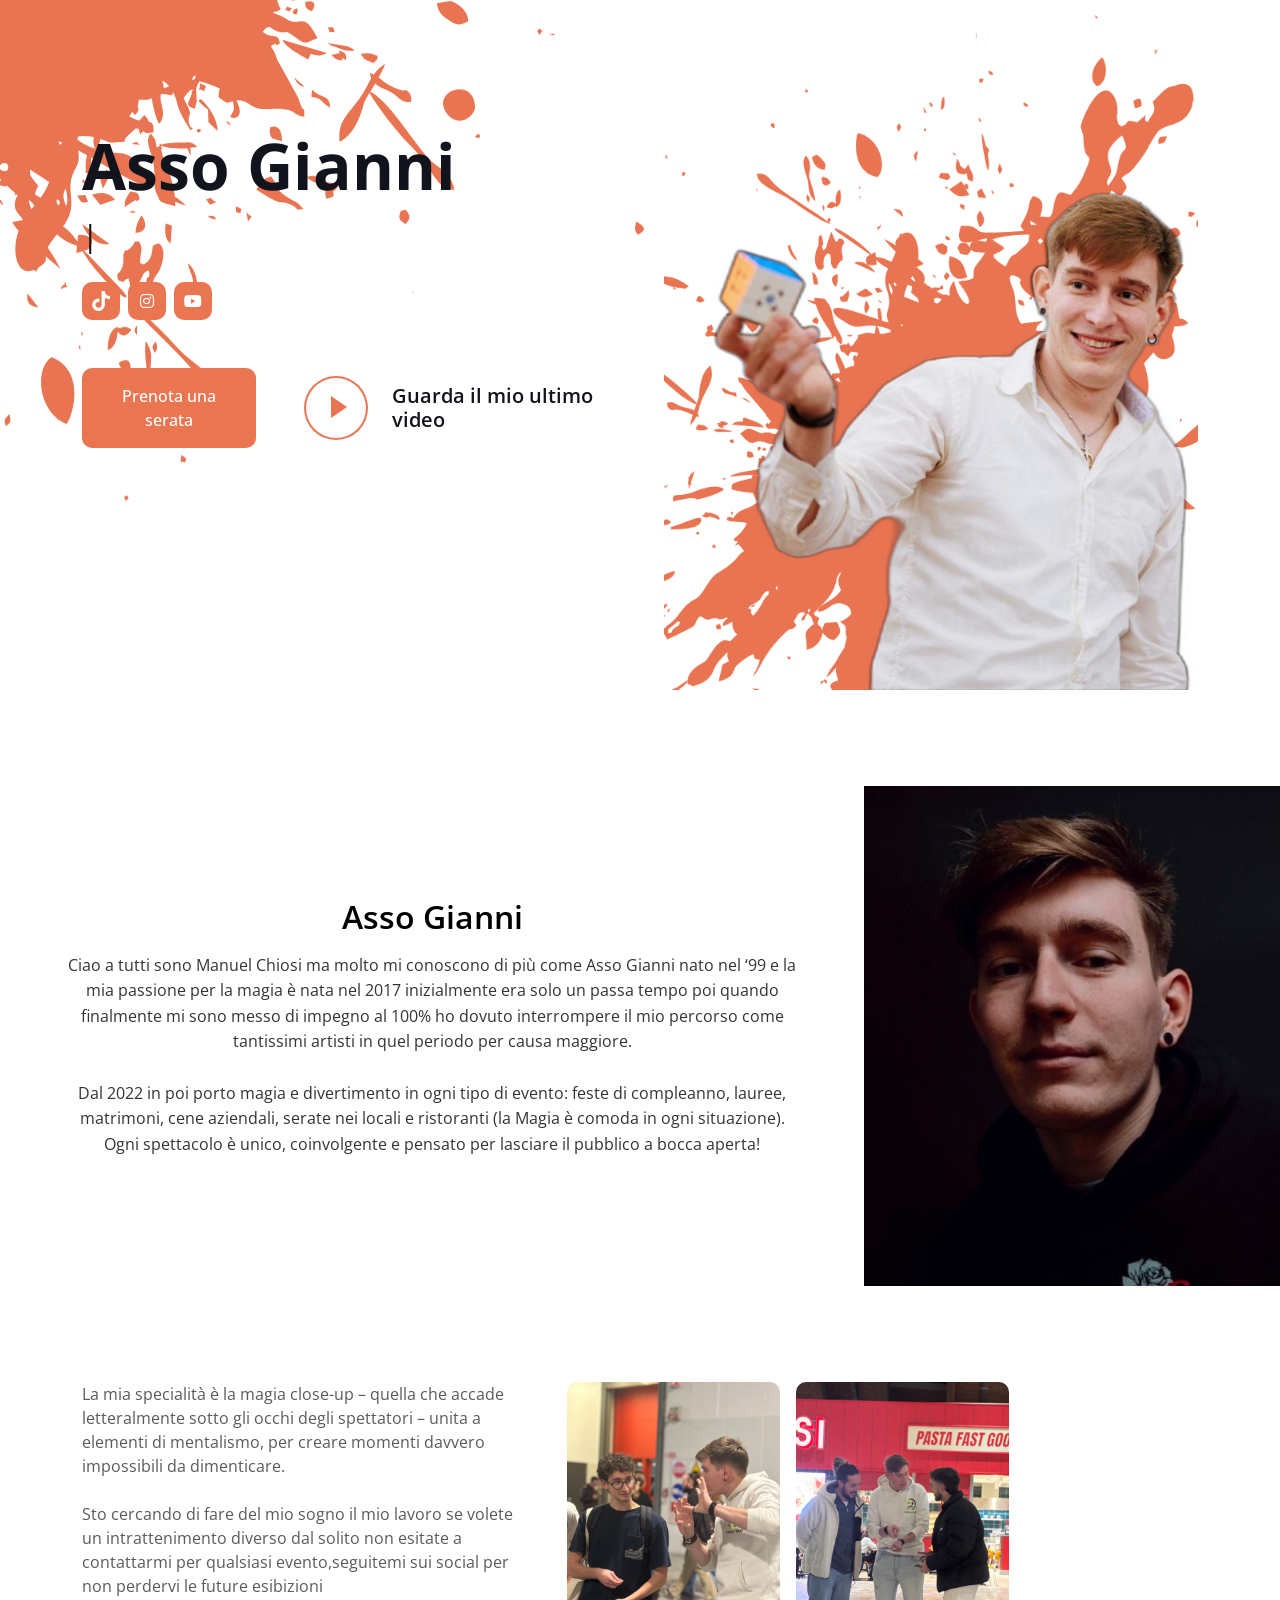
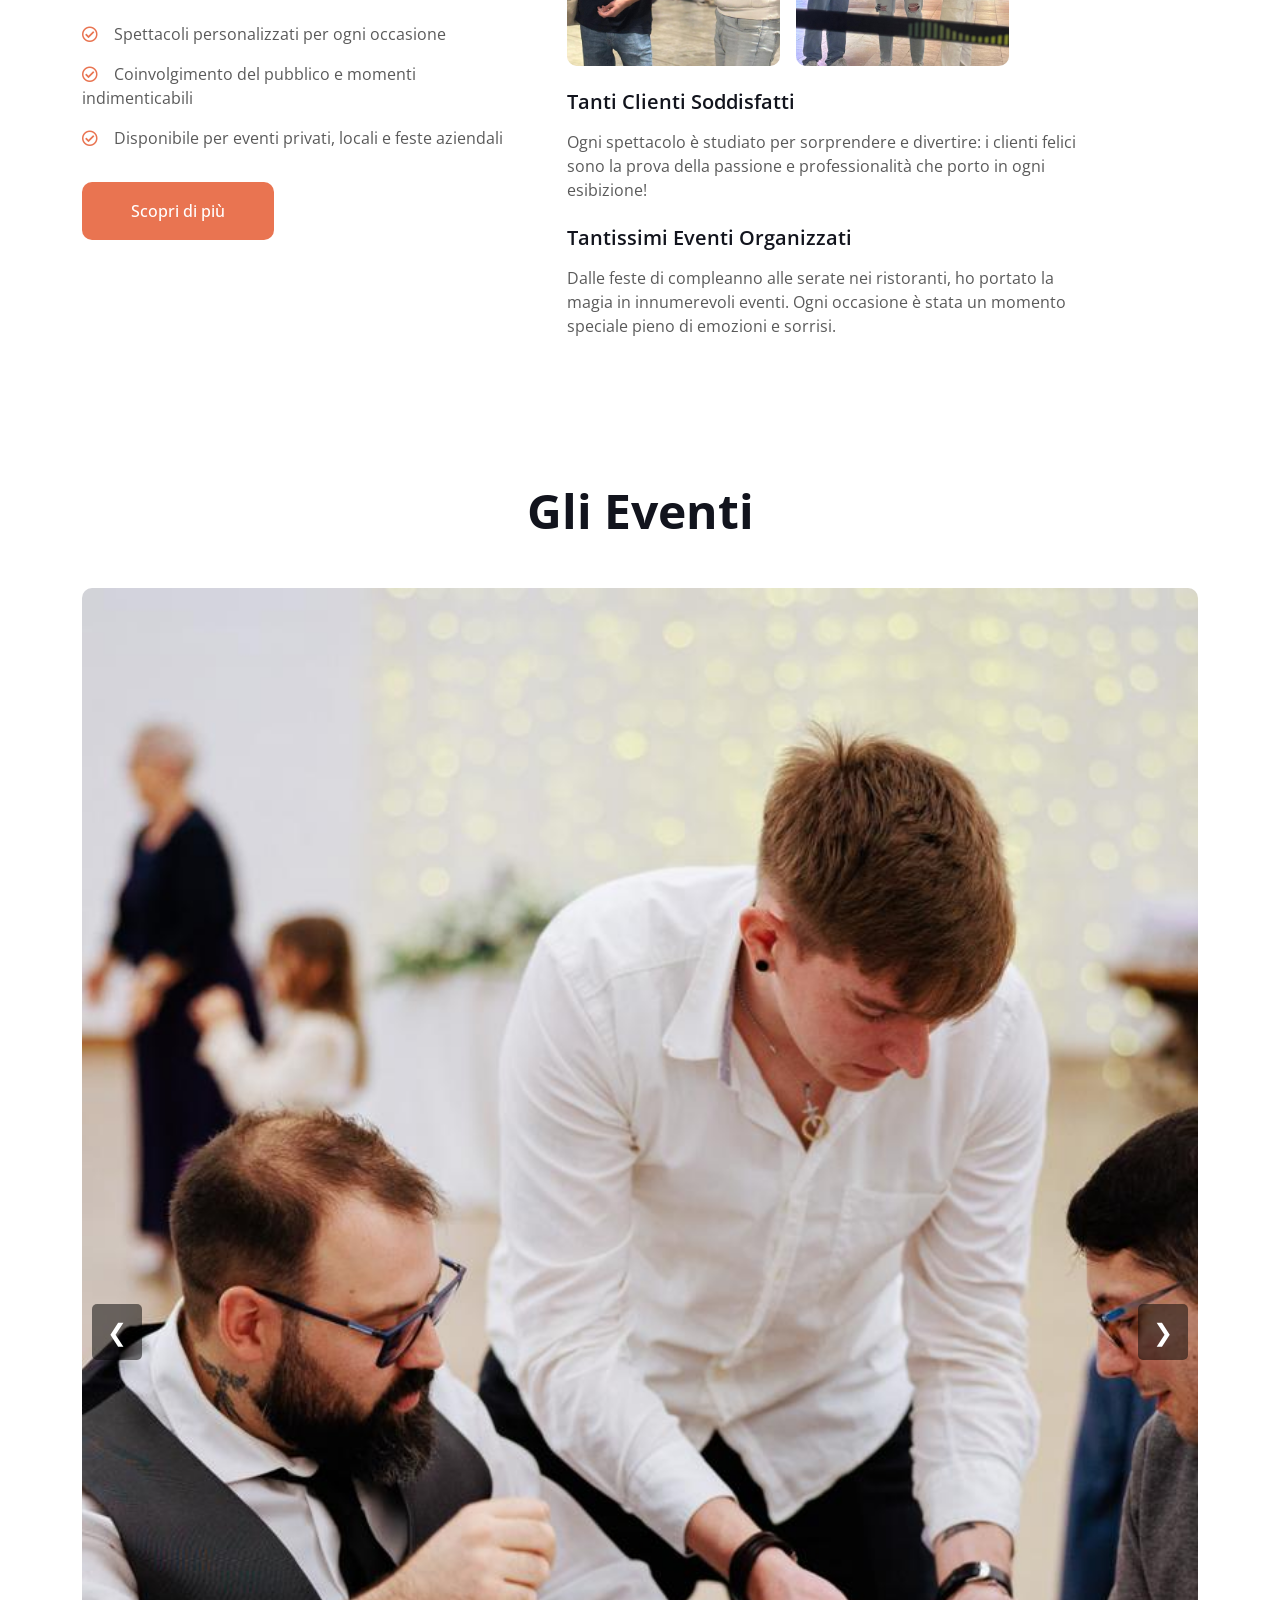
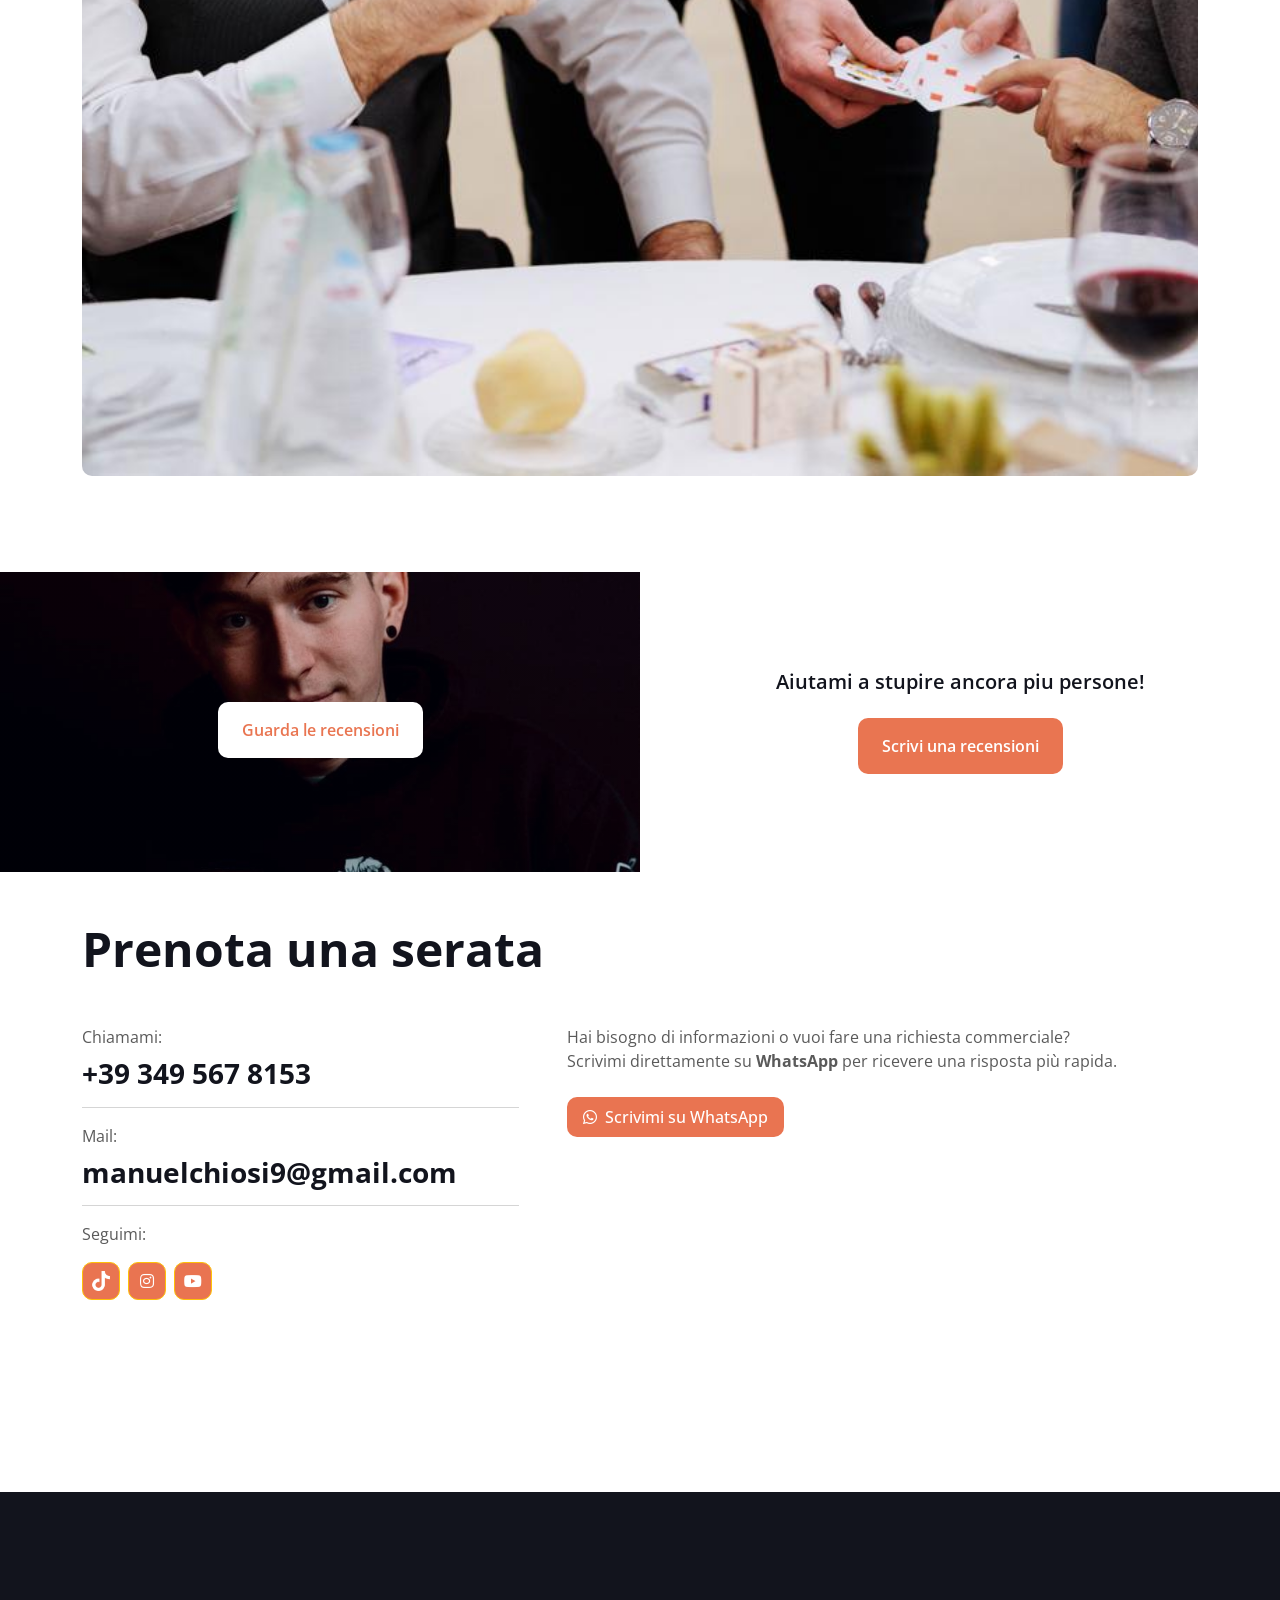
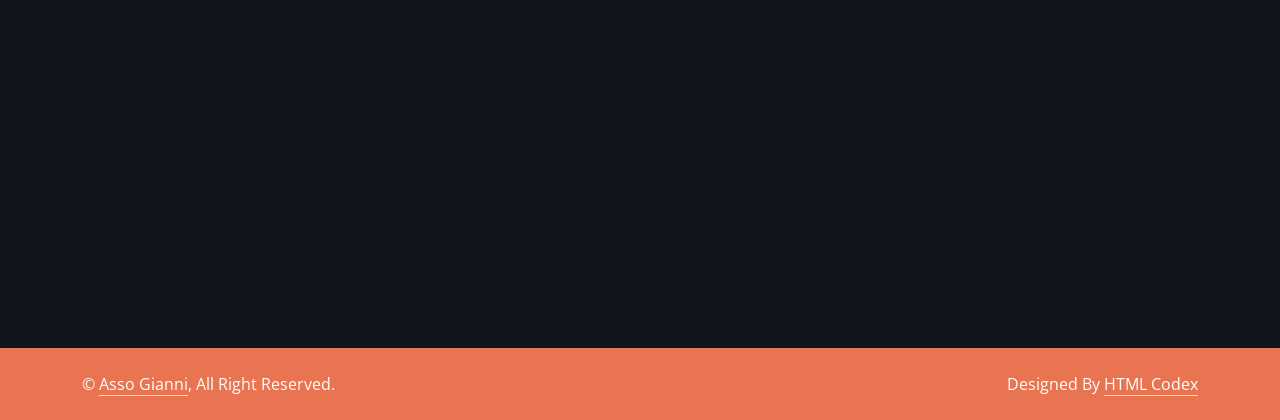
==== index.html @ 366cec48 "link testmonileas" ====
<!DOCTYPE html>
<html lang="en">

<head>
    <meta charset="utf-8">
    <title>Asso Gianni</title>
    <meta content="width=device-width, initial-scale=1.0" name="viewport">
    <meta content="" name="keywords">
    <meta content="" name="description">

    <!-- Favicon -->
    <link href="img/favicon.ico" rel="icon">

    <!-- Google Web Fonts -->
    <link rel="preconnect" href="https://fonts.googleapis.com">
    <link rel="preconnect" href="https://fonts.gstatic.com" crossorigin>
    <link href="https://fonts.googleapis.com/css2?family=Open+Sans:wght@400;500;600;700;800&display=swap" rel="stylesheet"> 

    <!-- Icon Font Stylesheet -->
    <link href="https://cdnjs.cloudflare.com/ajax/libs/font-awesome/5.10.0/css/all.min.css" rel="stylesheet">
    <link href="https://cdn.jsdelivr.net/npm/bootstrap-icons@1.4.1/font/bootstrap-icons.css" rel="stylesheet">

    <!-- Libraries Stylesheet -->
    <link href="lib/animate/animate.min.css" rel="stylesheet">
    <link href="lib/lightbox/css/lightbox.min.css" rel="stylesheet">
    <link href="lib/owlcarousel/assets/owl.carousel.min.css" rel="stylesheet">

    <!-- Customized Bootstrap Stylesheet -->
    <link href="css/bootstrap.min.css" rel="stylesheet">

    <!-- Template Stylesheet -->
    <link href="css/style.css" rel="stylesheet">
</head>

<body data-bs-spy="scroll" data-bs-target=".navbar" data-bs-offset="51">
    <!-- Spinner Start -->
    <div id="spinner" class="show bg-white position-fixed translate-middle w-100 vh-100 top-50 start-50 d-flex align-items-center justify-content-center">
        <div class="spinner-border" style="width: 3rem; height: 3rem; color: #E97451;" role="status">
            <span class="sr-only">Loading...</span>
        </div>
    </div>
    <!-- Spinner End -->


    <!-- Navbar Start -->
    <nav class="navbar navbar-expand-lg navbar-light fixed-top shadow-lg py-lg-0 px-4 px-lg-5 wow fadeIn" data-wow-delay="0.1s" style="background-color: white; color: white;">
        <a href="index.html" class="navbar-brand d-block d-lg-none">
            <img src="img/logo.jpg" alt="Logo" style="height: 40px;">
        </a>
        <button type="button" class="navbar-toggler" data-bs-toggle="collapse" data-bs-target="#navbarCollapse">
            <span class="navbar-toggler-icon"></span>
        </button>
        <div class="collapse navbar-collapse justify-content-between py-4 py-lg-0" id="navbarCollapse">
            <a href="index.html" class="navbar-brand py-3 px-4 mx-3 d-none d-lg-block">
                <img src="img/logo.jpg" alt="Logo" style="height: 40px;">
            </a>
            <div class="navbar-nav ms-auto py-0">
                <a href="#about" class="nav-item nav-link">Info</a>
                <a href="#events" class="nav-item nav-link">Eventi</a>
                <a href="#testimonial" class="nav-item nav-link">Cosa dicono di me</a>
                <a href="#contact" class="nav-item nav-link">Contatti</a>
            </div>
        </div>
    </nav>
    <!-- Navbar End -->


    <!-- Header Start -->
    <div class="container-fluid bg-white my-6 mt-0" id="home">
        <div class="container">
            <div class="row g-5 align-items-center">
                <div class="tee col-lg-6 pt-0 text-black" style="margin-top: -50px;">
                    <h1 class="mobile-white-bg-text display-3 text-black">Asso Gianni</h1>
                    <h2 class="mobile-white-bg-text typed-text-output text-black d-inline"></h2>
                    <div class="mobile-white-bg-text typed-text text-black d-none">Prestigiatore</div>
                    <div class="d-flex pt-2 mt-3">
                        <a class="social btn btn-square me-2" href="https://www.tiktok.com/@asso_gianni_?_t=ZN-8wTyPRrOcbO&_r=1">
                            <img class="img-desktop" src="img/tik-tok.png" alt="TikTok" style="width: 20px; height: 20px;">
                            <img class="img-mobile" src="img/tik-tok-black.png" alt="TikTok" style="width: 20px; height: 20px;">
                        </a>
                        <a class="social btn btn-square me-2" href="https://www.instagram.com/asso_gianni_?igsh=cnNrano4ZXFiemZv&utm_source=qr">
                            <i class="fab fa-instagram"></i>
                        </a>
                        <a class="social btn btn-square me-2" href="https://youtube.com/@asso_gianni?si=FxhRsdaynR1MuyeA">
                            <i class="fab fa-youtube"></i>
                        </a>
                    </div>
                    <div class="d-flex align-items-center pt-5 mb-3">
                        <a href="#contact" class="btn btn-burntorange py-3 px-4 me-5">Prenota una serata</a>
                        <button type="button" class="btn-play" data-bs-toggle="modal"
                            data-src="https://www.youtube.com/embed/EnhhUViyEhU" data-bs-target="#videoModal">
                            <span></span>
                        </button>
                        <h5 class="ms-4 mb-0 d-none d-sm-block">Guarda il mio ultimo video</h5>  
                    </div>
                </div>
                <div class="col-lg-6">
                    <img class="img-fluid" src="img/main-2.png" alt="">
                </div>
            </div>
        </div>
    </div>
    <!-- Header End -->

    <!-- Hero Start -->
    <div class="hero">
        <!-- Testo -->
        <div class="hero-text">
            <div class="content-wrapper">
            <h2>Asso Gianni</h2>
            <p>
                Ciao a tutti sono Manuel Chiosi ma molto mi conoscono di più come Asso Gianni nato nel ‘99 e la mia passione per la magia è nata nel 2017 inizialmente era solo un passa tempo poi quando finalmente mi sono messo di impegno al 100% ho dovuto interrompere il mio percorso come tantissimi artisti in quel periodo per causa maggiore.
                <br><br>
                Dal 2022 in poi porto magia e divertimento in ogni tipo di evento: feste di compleanno, lauree, matrimoni, cene aziendali, serate nei locali e ristoranti (la Magia è comoda in ogni situazione). Ogni spettacolo è unico, coinvolgente e pensato per lasciare il pubblico a bocca aperta!
            </p>
            </div>
        </div>

        <!-- Immagine -->
        <div class="hero-image-side"></div>
    </div>
    <!-- Hero End -->

    <!-- Video Modal Start -->
    <div class="modal modal-video fade" id="videoModal" tabindex="-1" aria-labelledby="exampleModalLabel" aria-hidden="true">
        <div class="modal-dialog">
            <div class="modal-content rounded-0">
                <!-- <div class="modal-header">
                    <h3 class="modal-title" id="exampleModalLabel">Youtube Video</h3>
                    <button type="button" class="btn-close" data-bs-dismiss="modal" aria-label="Close"></button>
                </div> -->
                <div class="modal-body">
                    <!-- 16:9 aspect ratio -->
                    <div class="ratio ratio-16x9">
                        <iframe class="embed-responsive-item" src="" id="video" allowfullscreen allowscriptaccess="always"
                            allow="autoplay"></iframe>
                    </div>
                </div>
            </div>
        </div>
    </div>
    <!-- Video Modal End -->


    <!-- About Start -->
    <div class="container-xxl py-6" id="about">
        <div class="container">
            <div class="row g-5">
                <div class="col-lg-5 wow fadeInUp" data-wow-delay="0.1s">
                    <p class="mb-4">La mia specialità è la magia close-up – quella che accade letteralmente sotto gli occhi degli spettatori – unita a elementi di mentalismo, per creare momenti davvero impossibili da dimenticare.</p>
                    <p class="mb-4">Sto cercando di fare del mio sogno il mio lavoro se volete un intrattenimento diverso dal solito non esitate a contattarmi per qualsiasi evento,seguitemi sui social per non perdervi le future esibizioni</p>
                    <p class="mb-3"><i class="far fa-check-circle me-3" style="color: #E97451;"></i>Spettacoli personalizzati per ogni occasione</p>
                    <p class="mb-3"><i class="far fa-check-circle me-3" style="color:  #E97451;"></i>Coinvolgimento del pubblico e momenti indimenticabili</p>
                    <p class="mb-3"><i class="far fa-check-circle me-3" style="color: #E97451;"></i>Disponibile per eventi privati, locali e feste aziendali</p>
                    <a class="btn py-3 px-5 mt-3" href="#contact" style="background-color: #E97451; color: white;">Scopri di più</a>
                </div>
                <div class="col-lg-6 wow fadeInUp" data-wow-delay="0.5s">
                    <div class="row g-3 mb-4">
                        <div class="col-sm-5">
                            <img class="img-fluid rounded" src="img/7.jpg" alt="">
                        </div>
                        <div class="col-sm-5">
                            <img class="img-fluid rounded" src="img/10.jpg" alt="">
                        </div>
                    </div>
                    <div class="d-flex align-items-center mb-3">
                        <h5 class="pe-3 me-3 mb-0">Tanti Clienti Soddisfatti</h5>
                    </div>
                    <p class="mb-4">Ogni spettacolo è studiato per sorprendere e divertire: i clienti felici sono la prova della passione e professionalità che porto in ogni esibizione!</p>
                    
                    <div class="d-flex align-items-center mb-3">
                        <h5 class="pe-3 me-3 mb-0">Tantissimi Eventi Organizzati</h5>
                    </div>
                    <p class="mb-0">Dalle feste di compleanno alle serate nei ristoranti, ho portato la magia in innumerevoli eventi. Ogni occasione è stata un momento speciale pieno di emozioni e sorrisi.</p>                    
                </div>
            </div>
        </div>
    </div>
    <!-- About End -->


    <!-- Expertise Start 
    <div class="container-xxl py-6 pb-5" id="skill">
        <div class="container">
            <div class="row g-5">
                <div class="col-lg-6 wow fadeInUp" data-wow-delay="0.1s">
                    <h1 class="display-5 mb-5">Skills & Experience</h1>
                    <p class="mb-4">Stet no et lorem dolor et diam, amet duo ut dolore vero eos. No stet est diam rebum amet diam ipsum clita dolor duo clita sit.</p>
                    <h3 class="mb-4">My Skills</h3>
                    <div class="row align-items-center">
                        <div class="col-md-6">
                            <div class="skill mb-4">
                                <div class="d-flex justify-content-between">
                                    <h6 class="font-weight-bold">HTML</h6>
                                    <h6 class="font-weight-bold">95%</h6>
                                </div>
                                <div class="progress">
                                    <div class="progress-bar bg-primary" role="progressbar" aria-valuenow="95" aria-valuemin="0" aria-valuemax="100"></div>
                                </div>
                            </div>
                            <div class="skill mb-4">
                                <div class="d-flex justify-content-between">
                                    <h6 class="font-weight-bold">CSS</h6>
                                    <h6 class="font-weight-bold">85%</h6>
                                </div>
                                <div class="progress">
                                    <div class="progress-bar bg-warning" role="progressbar" aria-valuenow="85" aria-valuemin="0" aria-valuemax="100"></div>
                                </div>
                            </div>
                            <div class="skill mb-4">
                                <div class="d-flex justify-content-between">
                                    <h6 class="font-weight-bold">PHP</h6>
                                    <h6 class="font-weight-bold">90%</h6>
                                </div>
                                <div class="progress">
                                    <div class="progress-bar bg-danger" role="progressbar" aria-valuenow="90" aria-valuemin="0" aria-valuemax="100"></div>
                                </div>
                            </div>
                        </div>
                        <div class="col-md-6">
                            <div class="skill mb-4">
                                <div class="d-flex justify-content-between">
                                    <h6 class="font-weight-bold">Javascript</h6>
                                    <h6 class="font-weight-bold">90%</h6>
                                </div>
                                <div class="progress">
                                    <div class="progress-bar bg-danger" role="progressbar" aria-valuenow="90" aria-valuemin="0" aria-valuemax="100"></div>
                                </div>
                            </div>
                            <div class="skill mb-4">
                                <div class="d-flex justify-content-between">
                                    <h6 class="font-weight-bold">Angular JS</h6>
                                    <h6 class="font-weight-bold">95%</h6>
                                </div>
                                <div class="progress">
                                    <div class="progress-bar bg-dark" role="progressbar" aria-valuenow="95" aria-valuemin="0" aria-valuemax="100"></div>
                                </div>
                            </div>
                            <div class="skill mb-4">
                                <div class="d-flex justify-content-between">
                                    <h6 class="font-weight-bold">Wordpress</h6>
                                    <h6 class="font-weight-bold">85%</h6>
                                </div>
                                <div class="progress">
                                    <div class="progress-bar bg-info" role="progressbar" aria-valuenow="85" aria-valuemin="0" aria-valuemax="100"></div>
                                </div>
                            </div>
                        </div>
                    </div>
                </div>
                <div class="col-lg-6 wow fadeInUp" data-wow-delay="0.5s">
                    <ul class="nav nav-pills rounded border border-2 border-primary mb-5">
                        <li class="nav-item w-50">
                            <button class="nav-link w-100 py-3 fs-5 active" data-bs-toggle="pill" href="#tab-1">Experience</button>
                        </li>
                        <li class="nav-item w-50">
                            <button class="nav-link w-100 py-3 fs-5" data-bs-toggle="pill" href="#tab-2">Education</button>
                        </li>
                    </ul>
                    <div class="tab-content">
                        <div id="tab-1" class="tab-pane fade show p-0 active">
                            <div class="row gy-5 gx-4">
                                <div class="col-sm-6">
                                    <h5>UI Designer</h5>
                                    <hr class="text-primary my-2">
                                    <p class="text-primary mb-1">2000 - 2045</p>
                                    <h6 class="mb-0">Apex Software Inc</h6>
                                </div>
                                <div class="col-sm-6">
                                    <h5>Product Designer</h5>
                                    <hr class="text-primary my-2">
                                    <p class="text-primary mb-1">2000 - 2045</p>
                                    <h6 class="mb-0">Apex Software Inc</h6>
                                </div>
                                <div class="col-sm-6">
                                    <h5>Web Designer</h5>
                                    <hr class="text-primary my-2">
                                    <p class="text-primary mb-1">2000 - 2045</p>
                                    <h6 class="mb-0">Apex Software Inc</h6>
                                </div>
                                <div class="col-sm-6">
                                    <h5>Apps Designer</h5>
                                    <hr class="text-primary my-2">
                                    <p class="text-primary mb-1">2000 - 2045</p>
                                    <h6 class="mb-0">Apex Software Inc</h6>
                                </div>
                            </div>
                        </div>
                        <div id="tab-2" class="tab-pane fade show p-0">
                            <div class="row gy-5 gx-4">
                                <div class="col-sm-6">
                                    <h5>UI Design Course</h5>
                                    <hr class="text-primary my-2">
                                    <p class="text-primary mb-1">2000 - 2045</p>
                                    <h6 class="mb-0">Cambridge University</h6>
                                </div>
                                <div class="col-sm-6">
                                    <h5>IOS Development</h5>
                                    <hr class="text-primary my-2">
                                    <p class="text-primary mb-1">2000 - 2045</p>
                                    <h6 class="mb-0">Cambridge University</h6>
                                </div>
                                <div class="col-sm-6">
                                    <h5>Web Design</h5>
                                    <hr class="text-primary my-2">
                                    <p class="text-primary mb-1">2000 - 2045</p>
                                    <h6 class="mb-0">Cambridge University</h6>
                                </div>
                                <div class="col-sm-6">
                                    <h5>Apps Design</h5>
                                    <hr class="text-primary my-2">
                                    <p class="text-primary mb-1">2000 - 2045</p>
                                    <h6 class="mb-0">Cambridge University</h6>
                                </div>
                            </div>
                        </div>
                    </div>
                </div>
            </div>
        </div>
    </div>
    <!-- Expertise End -->


    <!-- Service Start 
    <div class="container-fluid bg-light my-5 py-6" id="service">
        <div class="container">
            <div class="row g-5 mb-5 wow fadeInUp" data-wow-delay="0.1s">
                <div class="col-lg-6">
                    <h1 class="display-5 mb-0">My Services</h1>
                </div>
                <div class="col-lg-6 text-lg-end">
                    <a class="btn btn-primary py-3 px-5" href="">Hire Me</a>
                </div>
            </div>
            <div class="row g-4">
                <div class="col-lg-6 wow fadeInUp" data-wow-delay="0.1s">
                    <div class="service-item d-flex flex-column flex-sm-row bg-white rounded h-100 p-4 p-lg-5">
                        <div class="bg-icon flex-shrink-0 mb-3">
                            <i class="fa fa-crop-alt fa-2x text-dark"></i>
                        </div>
                        <div class="ms-sm-4">
                            <h4 class="mb-3">Creative Design</h4>
                            <h6 class="mb-3">Start from <span class="text-primary">$199</span></h6>
                            <span>Stet lorem dolor diam amet vero eos. No stet est diam amet diam ipsum. Clita dolor duo clita sit sed sit dolor eos.</span>
                        </div>
                    </div>
                </div>
                <div class="col-lg-6 wow fadeInUp" data-wow-delay="0.3s">
                    <div class="service-item d-flex flex-column flex-sm-row bg-white rounded h-100 p-4 p-lg-5">
                        <div class="bg-icon flex-shrink-0 mb-3">
                            <i class="fa fa-code-branch fa-2x text-dark"></i>
                        </div>
                        <div class="ms-sm-4">
                            <h4 class="mb-3">Graphic Design</h4>
                            <h6 class="mb-3">Start from <span class="text-primary">$199</span></h6>
                            <span>Stet lorem dolor diam amet vero eos. No stet est diam amet diam ipsum. Clita dolor duo clita sit sed sit dolor eos.</span>
                        </div>
                    </div>
                </div>
                <div class="col-lg-6 wow fadeInUp" data-wow-delay="0.1s">
                    <div class="service-item d-flex flex-column flex-sm-row bg-white rounded h-100 p-4 p-lg-5">
                        <div class="bg-icon flex-shrink-0 mb-3">
                            <i class="fa fa-code fa-2x text-dark"></i>
                        </div>
                        <div class="ms-sm-4">
                            <h4 class="mb-3">Web Design</h4>
                            <h6 class="mb-3">Start from <span class="text-primary">$199</span></h6>
                            <span>Stet lorem dolor diam amet vero eos. No stet est diam amet diam ipsum. Clita dolor duo clita sit sed sit dolor eos.</span>
                        </div>
                    </div>
                </div>
                <div class="col-lg-6 wow fadeInUp" data-wow-delay="0.3s">
                    <div class="service-item d-flex flex-column flex-sm-row bg-white rounded h-100 p-4 p-lg-5">
                        <div class="bg-icon flex-shrink-0 mb-3">
                            <i class="fa fa-laptop-code fa-2x text-dark"></i>
                        </div>
                        <div class="ms-sm-4">
                            <h4 class="mb-3">UI/UX Design</h4>
                            <h6 class="mb-3">Start from <span class="text-primary">$199</span></h6>
                            <span>Stet lorem dolor diam amet vero eos. No stet est diam amet diam ipsum. Clita dolor duo clita sit sed sit dolor eos.</span>
                        </div>
                    </div>
                </div>
            </div>
        </div>
    </div>
    <!-- Service End -->


    <!-- Projects Start -->
    <div class="container-xxl py-6 pt-5" id="events">
        <div class="container">
            <div class="row g-5 mb-5 align-items-center wow fadeInUp" data-wow-delay="0.1s">
                <div class="col-12">
                    <h1 class="display-5 mb-0 text-center">Gli Eventi</h1>
                </div>
            </div>
    
            <div class="carousel-container position-relative">
                <!-- Carousel Wrapper -->
                <div class="carousel-wrapper d-flex">
                    <div class="carousel-slide">
                        <img src="img/5.jpg" class="img-fluid rounded" alt="Evento 5">
                    </div>
                    <div class="carousel-slide">
                        <img src="img/8.jpg" class="img-fluid rounded" alt="Evento 2">
                    </div>
                    <div class="carousel-slide">
                        <img src="img/9.jpg" class="img-fluid rounded" alt="Evento 3">
                    </div>
                    <div class="carousel-slide">
                        <img src="img/11.jpg" class="img-fluid rounded" alt="Evento 2">
                    </div>
                    <div class="carousel-slide">
                        <img src="img/12.jpg" class="img-fluid rounded" alt="Evento 2">
                    </div>
                    <div class="carousel-slide">
                        <img src="img/13.jpg" class="img-fluid rounded" alt="Evento 3">
                    </div>
                    <div class="carousel-slide">
                        <img src="img/14.jpg" class="img-fluid rounded" alt="Evento 3">
                    </div>
                    <!-- Aggiungi altri slide qui -->
                </div>
    
                <!-- Carousel Controls -->
                <button class="carousel-control prev">&#10094;</button>
                <button class="carousel-control next">&#10095;</button>
            </div>
        </div>
    </div>
    <!-- Projects End -->


    <!-- Team Start
    <div class="container-xxl py-6 pb-5" id="team">
        <div class="container">
            <div class="row g-5 mb-5 wow fadeInUp" data-wow-delay="0.1s">
                <div class="col-lg-6">
                    <h1 class="display-5 mb-0">Team Members</h1>
                </div>
                <div class="col-lg-6 text-lg-end">
                    <a class="btn btn-primary py-3 px-5" href="">Contact Us</a>
                </div>
            </div>
            <div class="row g-4">
                <div class="col-lg-4 col-md-6 wow fadeInUp" data-wow-delay="0.1s">
                    <div class="team-item position-relative">
                        <img class="img-fluid rounded" src="img/team-1.jpg" alt="">
                        <div class="team-text bg-white rounded-end p-4">
                            <div>
                                <h5>Full Name</h5>
                                <span>Designer</span>
                            </div>
                            <i class="fa fa-arrow-right fa-2x text-primary"></i>
                        </div>
                    </div>
                </div>
                <div class="col-lg-4 col-md-6 wow fadeInUp" data-wow-delay="0.3s">
                    <div class="team-item position-relative">
                        <img class="img-fluid rounded" src="img/team-2.jpg" alt="">
                        <div class="team-text bg-white rounded-end p-4">
                            <div>
                                <h5>Full Name</h5>
                                <span>Designer</span>
                            </div>
                            <i class="fa fa-arrow-right fa-2x text-primary"></i>
                        </div>
                    </div>
                </div>
                <div class="col-lg-4 col-md-6 wow fadeInUp" data-wow-delay="0.5s">
                    <div class="team-item position-relative">
                        <img class="img-fluid rounded" src="img/team-3.jpg" alt="">
                        <div class="team-text bg-white rounded-end p-4">
                            <div>
                                <h5>Full Name</h5>
                                <span>Designer</span>
                            </div>
                            <i class="fa fa-arrow-right fa-2x text-primary"></i>
                        </div>
                    </div>
                </div>
            </div>
        </div>
    </div>
    <!-- Team End -->


    <!-- Testimonial Start -->
    <!-- <div class="container-fluid bg-light py-5 my-5" id="testimonial">
        <div class="container-fluid py-5">
            <h1 class="display-5 text-center mb-5 wow fadeInUp" data-wow-delay="0.1s">Cosa dicono di me</h1>
            <div class="row justify-content-center">
                <div class="col-lg-3 d-none d-lg-block">
                    <div class="testimonial-left h-100">
                        <img class="img-fluid wow fadeIn" style="border-color: #E97451;" src="img/frank.jpg" alt="">
                        <img class="img-fluid wow fadeIn" style="border-color: #E97451;" data-wow-delay="0.3s" src="img/sam.jpg" alt="">
                        <img class="img-fluid wow fadeIn" style="border-color: #E97451;" data-wow-delay="0.5s" src="img/manuel.jpg" alt="">
                        <img class="img-fluid wow fadeIn" style="border-color: #E97451;" data-wow-delay="0.7s" src="img/rube.jpg" alt="">
                    </div>
                </div>
                <div class="col-lg-6 wow fadeInUp" data-wow-delay="0.5s">
                    <div class="owl-carousel testimonial-carousel">
                        <div class="testimonial-item text-center">
                            <div class="position-relative mb-5">
                                <img class="img-fluid rounded-circle border border-secondary p-2 mx-auto" src="img/rube.jpg" alt="">
                                <div class="testimonial-icon">
                                    <i class="fa fa-quote-left" style="color: #E97451;"></i>
                                </div>
                            </div>
                            <p class="fs-5 fst-italic">GIA LO SAI BEL! PS non chiedetgli le barzellette vi prego!
                            </p>
                            <hr class="w-25 mx-auto">
                            <h5>Rube</h5>
                            <span>Proprietario GLS</span>
                        </div>
                        <div class="testimonial-item text-center">
                            <div class="position-relative mb-5">
                                <img class="img-fluid rounded-circle border border-secondary p-2 mx-auto"  src="img/sam.jpg" alt="">
                                <div class="testimonial-icon">
                                    <i class="fa fa-quote-left" style="color: #E97451;"></i>
                                </div>
                            </div>
                            <p class="fs-5 fst-italic">Sarà pure bravo a fare le magie ma a fifa lo batto..</p>
                            <hr class="w-25 mx-auto">
                            <h5>Sam</h5>
                            <span>Proprietario Bitcoin&Scam</span>
                        </div>
                        <div class="testimonial-item text-center">
                            <div class="position-relative mb-5" >
                                <img class="img-fluid rounded-circle border border-secondary p-2 mx-auto"  src="img/frank.jpg" alt="">
                                <div class="testimonial-icon">
                                    <i class="fa fa-quote-left" style="color: #E97451;"></i>
                                </div>
                            </div>
                            <p class="fs-5 fst-italic">Dice ancora che mi ha stracciato a Mariokart, non è vero! Ho vinto io, giuro!</p>
                            <hr class="w-25 mx-auto">
                            <h5>Frank</h5>
                            <span>Proprietario Sissa</span>
                        </div>
                        <div class="testimonial-item text-center">
                            <div class="position-relative mb-5">
                                <img class="img-fluid rounded-circle border border-secondary p-2 mx-auto"  src="img/sam.jpg" alt="">
                                <div class="testimonial-icon">
                                    <i class="fa fa-quote-left" style="color: #E97451;"></i>
                                </div>
                            </div>
                            <p class="fs-5 fst-italic">Non dategli del Sale grosso!</p>
                            <hr class="w-25 mx-auto">
                            <h5>Sam</h5>
                            <span>Re dei Tirannosauri</span>
                        </div>
                        <div class="testimonial-item text-center">
                            <div class="position-relative mb-5">
                                <img class="img-fluid rounded-circle border border-secondary p-2 mx-auto"  src="img/manuel.jpg" alt="">
                                <div class="testimonial-icon">
                                    <i class="fa fa-quote-left" style="color: #E97451;"></i>
                                </div>
                            </div>
                            <p class="fs-5 fst-italic">Stavate parlando di meeee?</p>
                            <hr class="w-25 mx-auto">
                            <h5>Asso Gianni</h5>
                            <span>Lord della carbonara</span>
                        </div>
                    </div>
                </div>
                <div class="col-lg-3 d-none d-lg-block">
                    <div class="testimonial-right h-100">
                        <img class="img-fluid wow fadeIn" style="border-color: #E97451;" data-wow-delay="0.1s" src="img/sam.jpg" alt="">
                        <img class="img-fluid wow fadeIn" style="border-color: #E97451;" data-wow-delay="0.3s" src="img/manuel.jpg" alt="">
                        <img class="img-fluid wow fadeIn" style="border-color: #E97451;" data-wow-delay="0.5s" src="img/frank.jpg" alt="">
                        <img class="img-fluid wow fadeIn" style="border-color: #E97451;" data-wow-delay="0.7s" src="img/rube.jpg" alt="">
                    </div>
                </div>
            </div>
        </div>
    </div>
 -->
    <div class="testimonial" id="testimonial">
        <!-- Immagine -->
        <div class="testimonial-image-side">
        <div class="button-wrapper">
            <a href="https://www.google.it/maps/place/Asso+gianni/@41.1699173,7.4284311,6z/data=!3m1!4b1!4m6!3m5!1s0x4f8c43d63a3e881b:0xa375236527ee0d80!8m2!3d41.29085!4d12.71216!16s%2Fg%2F11xdv0m2gm?entry=ttu&g_ep=EgoyMDI1MDYwOS4xIKXMDSoASAFQAw%3D%3D" class="btn btn-btn2 py-3 px-4 me-5">Guarda le recensioni</a>
        </div>
        </div>
    
        <!-- Testo -->
        <div class="testimonial-text">
        <div class="content-wrapper">
            <h5>Aiutami a stupire ancora piu persone!</h5>
            <a href="https://www.google.it/maps/place/Asso+gianni/@41.29085,12.71216,6z/data=!3m1!4b1!4m6!3m5!1s0x4f8c43d63a3e881b:0xa375236527ee0d80!8m2!3d41.29085!4d12.71216!16s%2Fg%2F11xdv0m2gm?entry=ttu&g_ep=EgoyMDI1MDYwOS4xIKXMDSoASAFQAw%3D%3D" class="btn btn-btn1 py-3 px-4 me-5">Scrivi una recensioni</a>
        </div>
        </div>
    </div>
    <!-- Testimonial End -->


    <!-- Contact Start -->
    <div class="container-xxl pb-5" id="contact">
        <div class="container py-5">
            <div class="row g-5 mb-5 wow fadeInUp" data-wow-delay="0.1s">
                <div class="col-lg-6 ">
                    <h1 class="display-5 mb-0">Prenota una serata</h1>
                </div>
                <!-- <div class="col-lg-6 text-lg-end">
                    <a class="btn btn-primary py-3 px-5" href="">Di ciao</a>
                </div> -->
            </div>
            <div class="row g-5">
                <div class="col-lg-5 col-md-6 wow fadeInUp" data-wow-delay="0.1s">
                    <p class="mb-2">Chiamami:</p>
                    <h3 class="fw-bold">+39 349 567 8153</h3>
                    <hr class="w-100">
                    <p class="mb-2">Mail:</p>
                    <h3 class="fw-bold">manuelchiosi9@gmail.com</h3>
                    <hr class="w-100">
                    <p class="mb-2">Seguimi:</p>
                    <div class="d-flex pt-2">
                        <a class="btn btn-square btn-warning me-2" 
                            href="https://www.tiktok.com/@asso_gianni_?_t=ZN-8wTyPRrOcbO&_r=1" 
                            style="background-color: #E97451; color: white;" 
                            target="_blank">
                            <img src="img/tik-tok.png" alt="TikTok" style="width: 20px; height: 20px;">
                        </a>
                        <a class="btn btn-square btn-warning me-2" href="https://www.instagram.com/asso_gianni_?igsh=cnNrano4ZXFiemZv&utm_source=qr" style="background-color: #E97451; color: white;"><i class="fab fa-instagram"></i></a>
                        <a class="btn btn-square btn-warning me-2" href="https://youtube.com/@asso_gianni?si=FxhRsdaynR1MuyeA" style="background-color: #E97451; color: white;"><i class="fab fa-youtube"></i></a>
                    </div>
                </div>
                <div class="col-lg-7 col-md-6 wow fadeInUp" data-wow-delay="0.5s">
                    <p class="mb-4">
                        Hai bisogno di informazioni o vuoi fare una richiesta commerciale? <br>
                        Scrivimi direttamente su <strong>WhatsApp</strong> per ricevere una risposta più rapida.
                    </p>
                    <a href="https://wa.me/393495678153" target="_blank"
                        class="d-inline-flex align-items-center text-decoration-none px-3 py-2 rounded"
                        style="background-color: #E97451; color: white;">
                        <i class="fab fa-whatsapp me-2"></i>
                        <span style="font-weight: 500;">Scrivimi su WhatsApp</span>
                    </a>
                 
                </div>
            </div>
        </div>
    </div>
    <!-- Contact End -->


    <!-- Map Start -->
    <div class="container-xxl pt-5 px-0 wow fadeInUp" data-wow-delay="0.1s">
        <div class="container-xxl pt-5 px-0">
            <div class="bg-dark">
                <iframe
                src="https://www.google.com/maps/embed?pb=!1m18!1m12!1m3!1d11290.518484011607!2d11.016231572515125!3d44.971519337119766!2m3!1f0!2f0!3f0!3m2!1i1024!2i768!4f13.1!3m3!1m2!1s0x477f9b0ca8799faf%3A0xeeeb95ec78b49376!2s46020%20San%20Giacomo%20delle%20Segnate%20MN!5e0!3m2!1sit!2sit!4v1747304741436!5m2!1sit!2sit"
                frameborder="0" style="width: 100%; height: 450px; border:0;" allowfullscreen="" aria-hidden="false"
                tabindex="0"></iframe>
            </div>
        </div>
    </div>
    <!-- Map End -->


    <!-- Copyright Start -->
    <div class="container-fluid text-white py-4" style="background-color: #E97451;">
            <div class="container">
                <div class="row">
                    <div class="col-md-6 text-center text-md-start mb-3 mb-md-0">
                        &copy; <a class="border-bottom text-white" href="#">Asso Gianni</a>, All Right Reserved.
                    </div>
                    <div class="col-md-6 text-center text-md-end">
                        <!--/*** This template is free as long as you keep the footer author’s credit link/attribution link/backlink. 
                        If you'd like to use the template without the footer author’s credit link/attribution link/backlink, you can purchase 
                        the Credit Removal License from "https://htmlcodex.com/credit-removal". Thank you for your support. ***/-->
                        Designed By <a class="border-bottom text-white" href="https://htmlcodex.com">HTML Codex</a>
                    </div>
                </div>
            </div>
        </div>
    </div>
    <!-- Copyright End -->


    <!-- Back to Top -->
    <a href="#" class="btn btn-lg btn-lg-square back-to-top" style="background-color: #E97451; color: white;"><i class="bi bi-arrow-up"></i></a>


    <!-- JavaScript Libraries -->
    <script src="https://code.jquery.com/jquery-3.4.1.min.js"></script>
    <script src="https://cdn.jsdelivr.net/npm/bootstrap@5.0.0/dist/js/bootstrap.bundle.min.js"></script>
    <script src="lib/wow/wow.min.js"></script>
    <script src="lib/easing/easing.min.js"></script>
    <script src="lib/waypoints/waypoints.min.js"></script>
    <script src="lib/typed/typed.min.js"></script>
    <script src="lib/counterup/counterup.min.js"></script>
    <script src="lib/owlcarousel/owl.carousel.min.js"></script>
    <script src="lib/isotope/isotope.pkgd.min.js"></script>
    <script src="lib/lightbox/js/lightbox.min.js"></script>

    <!-- Template Javascript -->
    <script src="js/main.js"></script>
</body>

</html>
---- css/style.css ----
/********** Template CSS **********/

html, body {
    overflow-x: hidden;
}

:root {
    --primary: #ccba53;
    --secondary: #ff48b97e;
    --light: #FAFAFB;
    --dark: #12141D;
}

.back-to-top {
    position: fixed;
    display: none;
    right: 45px;
    bottom: 45px;
    z-index: 99;
}

.my-6 {
    margin-top: 6rem;
    margin-bottom: 6rem;
}

.py-6 {
    padding-top: 6rem;
    padding-bottom: 6rem;
}


/*** Spinner ***/
#spinner {
    opacity: 0;
    visibility: hidden;
    transition: opacity .5s ease-out, visibility 0s linear .5s;
    z-index: 99999;
}

#spinner.show {
    transition: opacity .5s ease-out, visibility 0s linear 0s;
    visibility: visible;
    opacity: 1;
}


/*** Button ***/
.btn {
    font-weight: 500;
    transition: .5s;
}

.btn.btn-primary,
.btn.btn-secondary {
    color: #FFFFFF;
}

.btn-square {
    width: 38px;
    height: 38px;
}

.btn-sm-square {
    width: 32px;
    height: 32px;
}

.btn-lg-square {
    width: 48px;
    height: 48px;
}

.btn-square,
.btn-sm-square,
.btn-lg-square {
    padding: 0;
    display: flex;
    align-items: center;
    justify-content: center;
    font-weight: normal;
}

@media (max-width: 768px) {
    .mobile-white-bg-text {
      background-color: white;
      padding: 0.2rem 0.5rem;
      border-radius: 0.3rem;
      width: max-content;
      color: #e97551;
    }
}

.img-desktop {
    display: none;
}

.img-mobile {
    display: block;
}

@media (min-width: 992px) {
    .img-desktop {
        display: block;
    }

    .img-mobile {
        display: none;
    }
}

.social {
    background-color: white;
    border: none;
    color: #e97551;
}

@media (min-width: 991.98px) {
    .social {
        background-color: #e97551;
        border: none;
        color: white;
    }
}

/*** Navbar ***/
@media (min-width: 991.98px) {
    .navbar.fixed-top {
        display: none;
        transition: .3s;
    }
}

.navbar .navbar-nav .nav-link {
    padding: 20px 15px;
    color: var(--dark);
    font-size: 18px;
    font-weight: 600;
    outline: none;
}

.navbar .navbar-nav .nav-link:hover,
.navbar .navbar-nav .nav-link.active {
    color: #E97451;
}

@media (max-width: 991.98px) {
    .navbar .navbar-nav .nav-link  {
        padding: 10px 0;
    }
}

.btn-burntorange {
    background-color: #e97551;
    border: none;
    color: white;
}

.btn-burntorange:hover {
    background-color: #e97551;
    color: white;
}

@media (max-width: 991.98px) {
    .btn-burntorange {
        background-color: #ffffff;
        border: none;
        color: #e97551;
    }

    .btn-burntorange:hover {
        background-color: #ffffff;
        color: #e97551;
    }
}



/*** Header ***/
#home {
    margin-bottom: 6rem;
    background: url(../img/bg.png) left top no-repeat;
}

@media (max-width: 768px) {
    #home {
        background: url(../img/main-2.png) center top no-repeat;
        background-size: cover; /* ✅ Adatta l’immagine */
        background-color: #f8f9fa; /* ✅ Colore di fallback */
        margin-bottom: 2rem;
        padding-top: 100px; /* ✅ Spazio per far vedere l'immagine sopra al contenuto */
    }

    #home .row {
        flex-direction: column-reverse;
    }


    #home img.img-fluid {
        max-width: 100%;
        display: none;
        margin: 0rem auto 0 auto; /* ✅ Aggiunto margine sopra, tolto sotto */
    }

    #home h1.display-3 {
        font-size: 2.5rem;
    }

    #home h3,
    #home h2 {
        font-size: 1.2rem;
    }

    #home .tee {
        margin-top: 2rem !important;  /* aumenta e forza il margine */
        margin-bottom: 2rem !important;  /* aumenta e forza il margine */
        padding-top: 1rem;            /* aggiunge spazio interno se serve */
    }

    #home .btn-play {
        margin: 0 auto;
        background-color: #E97451;
    }

    #home .btn-warning.py-3.px-4 {
        padding: 0.75rem 1.5rem;
    }

    #home h5.ms-4.mb-0.d-none.d-sm-block {
        display: none !important;
    }

    /* #home .btn-warning {
        background-color: #ffffff; 
        color: #ffc107  !important;   
    }

    #home .btn-warning i {
        color: #ffc107 !important;
    }


    #home h5.ms-4.mb-0.d-none.d-sm-block {
        color: #ffc107 !important;
    } */
}


.typed-cursor {
    font-size: 30px;
    color: var(--dark);
}

.btn-play {
    position: relative;
    display: block;
    box-sizing: content-box;
    width: 16px;
    height: 26px;
    border-radius: 100%;
    border: none;
    outline: none !important;
    padding: 18px 20px 20px 28px;
    background:  #E97451;
}

.btn-play:before {
    content: "";
    position: absolute;
    z-index: 0;
    left: 50%;
    top: 50%;
    transform: translateX(-50%) translateY(-50%);
    display: block;
    width: 60px;
    height: 60px;
    background:  #E97451;
    border-radius: 100%;
    animation: pulse-border 1500ms ease-out infinite;
}

.btn-play:after {
    content: "";
    position: absolute;
    z-index: 1;
    left: 50%;
    top: 50%;
    transform: translateX(-50%) translateY(-50%);
    display: block;
    width: 60px;
    height: 60px;
    background:  white;
    border-radius: 100%;
    transition: all 200ms;
}

.btn-play span {
    display: block;
    position: relative;
    z-index: 3;
    width: 0;
    height: 0;
    left: -1px;
    border-left: 16px solid #E97451;
    border-top: 11px solid transparent;
    border-bottom: 11px solid transparent;
}

@keyframes pulse-border {
    0% {
        transform: translateX(-50%) translateY(-50%) translateZ(0) scale(1);
        opacity: 1;
    }

    100% {
        transform: translateX(-50%) translateY(-50%) translateZ(0) scale(2);
        opacity: 0;
    }
}

.modal-video .modal-dialog {
    position: relative;
    max-width: 800px;
    margin: 60px auto 0 auto;
}

.modal-video .modal-body {
    position: relative;
    padding: 0px;
}

.modal-video .close {
    position: absolute;
    width: 30px;
    height: 30px;
    right: 0px;
    top: -30px;
    z-index: 999;
    font-size: 30px;
    font-weight: normal;
    color: #FFFFFF;
    background: #000000;
    opacity: 1;
}


/*** About ***/
#about .years .display-1 {
    font-size: 10rem;
    line-height: 9rem;
}

#about .years h5 {
    letter-spacing: 30px;
    margin-right: -30px;
}


/*** Skills ***/
#skill .progress {
    height: 5px;
    border-radius: 5px;
}

#skill .progress .progress-bar {
    width: 0px;
    border-radius: 5px;
    transition: 3s;
}

#skill .nav-pills .nav-link {
    color: var(--dark);
}

#skill .nav-pills .nav-link.active {
    color: #FFFFFF;
}

#skill .tab-content hr {
    width: 30px;
}


/*** Service ***/
.service-item .bg-icon {
    width: 100px;
    height: 100px;
    display: flex;
    align-items: center;
    justify-content: center;
    background: url(../img/bg-icon.png) center center no-repeat;
    background-size: cover;
}


/*** Project Portfolio ***/
.carousel-container {
    position: relative;
    width: 100%;
    max-width: 100%;
    overflow: hidden;

    display: flex;
    align-items: center;
    justify-content: center;
}

.carousel-wrapper {
    display: flex;
    transition: transform 0.4s ease-in-out;
    width: 100%;
    /* aspect-ratio: 1 / 1;
    white-space: nowrap;
    will-change: transform; */
}

.carousel-slide {

    flex: 0 0 100%;
    max-width: 100%;

    /* min-width: 100%;
    flex-shrink: 0;
    padding: 0 10px;
    box-sizing: border-box;

    display: flex;
    align-items: center;
    justify-content: center;

    aspect-ratio: 1 / 1;
    overflow: hidden;

    transition: transform 0.5s ease-in; */
}

.carousel-slide img {
    width: 100%;
    height: 100%;
    object-fit: cover;
    border-radius: 10px;
}

.carousel-control {
    position: absolute;
    top: 50%;
    transform: translateY(-50%);
    background-color: rgba(0, 0, 0, 0.5);
    color: white;
    border: none;
    padding: 10px 15px;
    cursor: pointer;
    z-index: 10;
    font-size: 24px;
    border-radius: 5px;
}

.carousel-control.prev {
    left: 10px;
}

.carousel-control.next {
    right: 10px;
}

@media (max-width: 768px) {
    .carousel-control {
        padding: 8px 12px;
        font-size: 18px;
    }

    .carousel-slide {
        padding: 0 5px;
    }
}


/*** Team ***/
.team-item img {
    transition: .5s;
}

.team-item:hover img {
    opacity: .7;
}

.team-item .team-text {
    position: absolute;
    left: 0;
    right: 60px;
    bottom: 30px;
    display: flex;
    align-items: center;
    justify-content: space-between;
    opacity: 0;
    transition: .5s;
}

.team-item:hover .team-text {
    right: 30px;
    opacity: 1;
}

.team-item .team-text div {
    transition: .5s;
}

.team-item:hover .team-text div {
    margin-left: 30px;
}


/*** Testimonial ***/
.testimonial-left,
.testimonial-right {
    position: relative;
}

.testimonial-left img,
.testimonial-right img {
    position: absolute;
    padding: 5px;
    border: 1px solid var(--secondary);
    border-radius: 70px;
}

.testimonial-left img:nth-child(1),
.testimonial-right img:nth-child(3) {
    width: 70px;
    height: 70px;
    top: 10%;
    left: 50%;
    transform: translateX(-50%);
}

.testimonial-left img:nth-child(2),
.testimonial-right img:nth-child(2) {
    width: 60px;
    height: 60px;
    top: 50%;
    left: 10%;
    transform: translateY(-50%);
}

.testimonial-left img:nth-child(3),
.testimonial-right img:nth-child(1) {
    width: 50px;
    height: 50px;
    bottom: 10%;
    right: 10%;
}

.testimonial-carousel .owl-item img {
    width: 120px;
    height: 120px;
}

.testimonial-carousel .testimonial-icon {
    position: absolute;
    width: 40px;
    height: 40px;
    left: 50%;
    bottom: -15px;
    transform: translateX(-50%);
    display: flex;
    align-items: center;
    justify-content: center;
    background: #FFFFFF;
    border: 1px solid var(--secondary);
    border-radius: 60px;
}

.testimonial-carousel .owl-dots {
    height: 40px;
    margin-top: 25px;
    display: flex;
    align-items: center;
    justify-content: center;
}

.testimonial-carousel .owl-dot {
    position: relative;
    display: inline-block;
    margin: 0 5px;
    width: 30px;
    height: 30px;
    background: #fff; /* sfondo esterno */
    border: 2px solid #afafaf79; /* bordo nero */
    border-radius: 30px;
    transition: .5s;
}

.testimonial-carousel .owl-dot::after {
    position: absolute;
    content: "";
    width: 16px;
    height: 16px;
    top: 5px;
    left: 5px;
    border-radius: 16px;
    background: #afafaf79; /* dot interno nero */
    transition: .5s;
}

.testimonial-carousel .owl-dot.active::after {
    background: #E97451; /* dot attivo giallo */
}


.hero {
    display: flex;
    flex-direction: column;
    align-items: center;
    justify-content: center;
    text-align: center;
}
  
@media (min-width: 768px) {
    .hero.row {
        flex-direction: row;
    }

    .hero {
        flex-direction: row;
    }

    .hero-image-side {
        height: 500px;
        width: 100%;
    }
}
  
/* Colonna con immagine */
.hero-image-side {
    background-image: linear-gradient(rgba(1,0,68,0.1), rgba(1,0,68,0.1)), url('../img/15.jpg');
    background-size: cover;
    background-position: center;
    background-repeat: no-repeat;
    min-height: 300px;
    width: 100%;
    position: relative;
}

/* Colonna con testo */
.hero-text {
    background-color: #fff;
    display: flex;
    align-items: center;
    justify-content: center;
}

.hero-text .content-wrapper {
    padding: 2rem;
}

@media (min-width: 768px) {
    .hero-text .content-wrapper {
        padding: 4rem;
    }
}

.hero-text h2 {
    font-size: 2rem;
    margin-bottom: 1rem;
    color: #000;
}

.hero-text p {
    font-size: 1rem;
    line-height: 1.6;
    color: #333;
}

/* testimonials */
.testimonial {
    display: flex;
    flex-direction: column;
    width: 100%;
    
  }
  
  /* Layout orizzontale su desktop */
  @media (min-width: 768px) {
    .testimonial {
      flex-direction: row;
    }
  }
  
  /* Colonna immagine */
  .testimonial-image-side {
    background-image: linear-gradient(rgba(1,0,68,0.1), rgba(1,0,68,0.1)), url('../img/1.jpg');
    background-size: cover;
    background-position: center;
    background-repeat: no-repeat;
    min-height: 300px;
    width: 100%;
    display: flex;
    align-items: center;
    justify-content: center;
  }
  
  @media (min-width: 768px) {
    .testimonial-image-side {
      width: 50%;
    }
  }
  
  /* Bottone nella sezione immagine */
  .button-wrapper {
    padding: 1rem 2rem;
    border-radius: 8px;
    align-items: center;
    justify-content: center;
    text-align: center;
  }
  
  .btn-primary {
    color: #fff;
    text-decoration: none;
    font-weight: bold;
  }
  
  /* Colonna testo */
  .testimonial-text {
    background-color: #fff;
    display: flex;
    align-items: center;
    justify-content: center;
    width: 100%;
  }
  
  @media (min-width: 768px) {
    .testimonial-text {
      width: 50%;
    }
  }
  
  .content-wrapper {
    padding: 2rem;
    align-items: center;
    justify-content: center;
    text-align: center;
  }
  
  @media (min-width: 768px) {
    .content-wrapper {
      padding: 4rem;
    }
  }
  

.btn-btn1 {
    background-color: #e97551;
    border: none;
    color: white;
    font-weight: 600;
    margin-top: 1rem;
    margin-left: 3rem;
    text-decoration: none;
}

.btn-btn2 {
    background-color: white;
    border: none;
    color: #e97551;
    font-weight: 600;
    margin-top: 1rem;
    margin-left: 3rem;
    text-decoration: none;
}
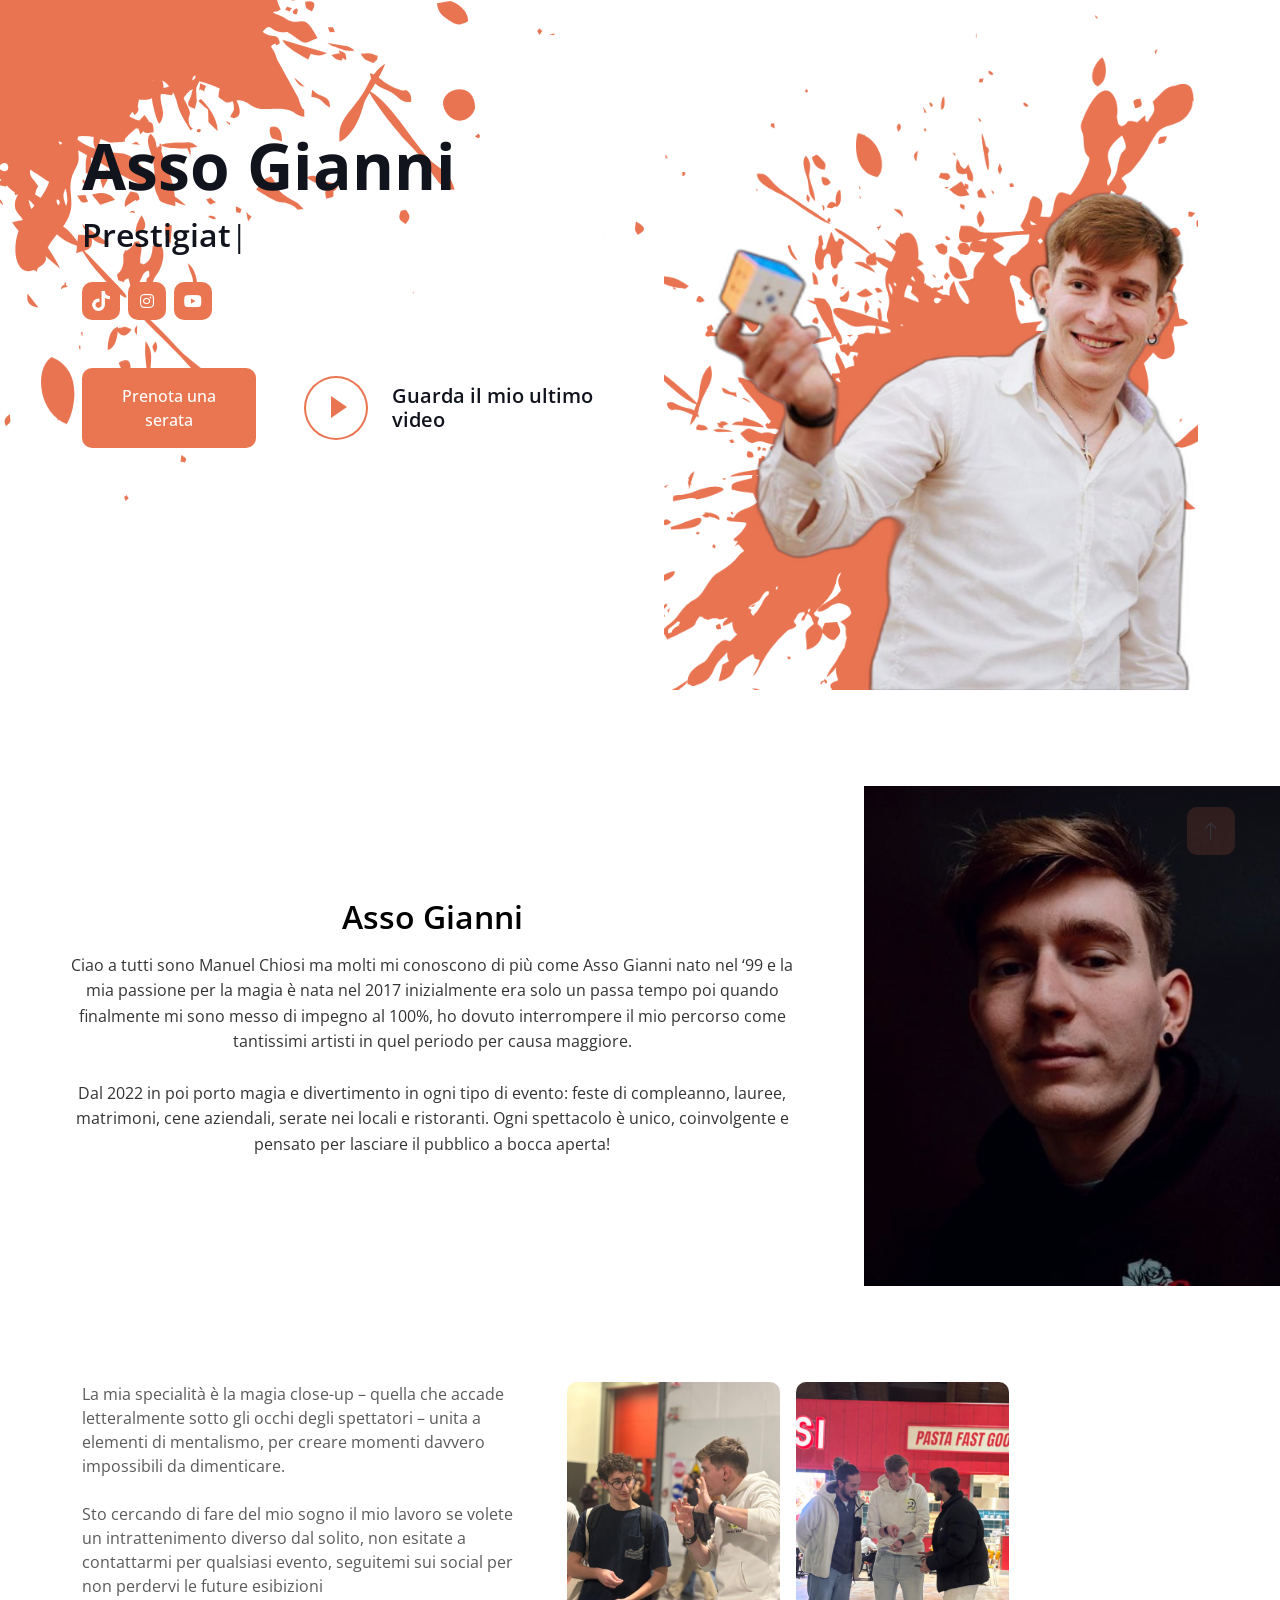
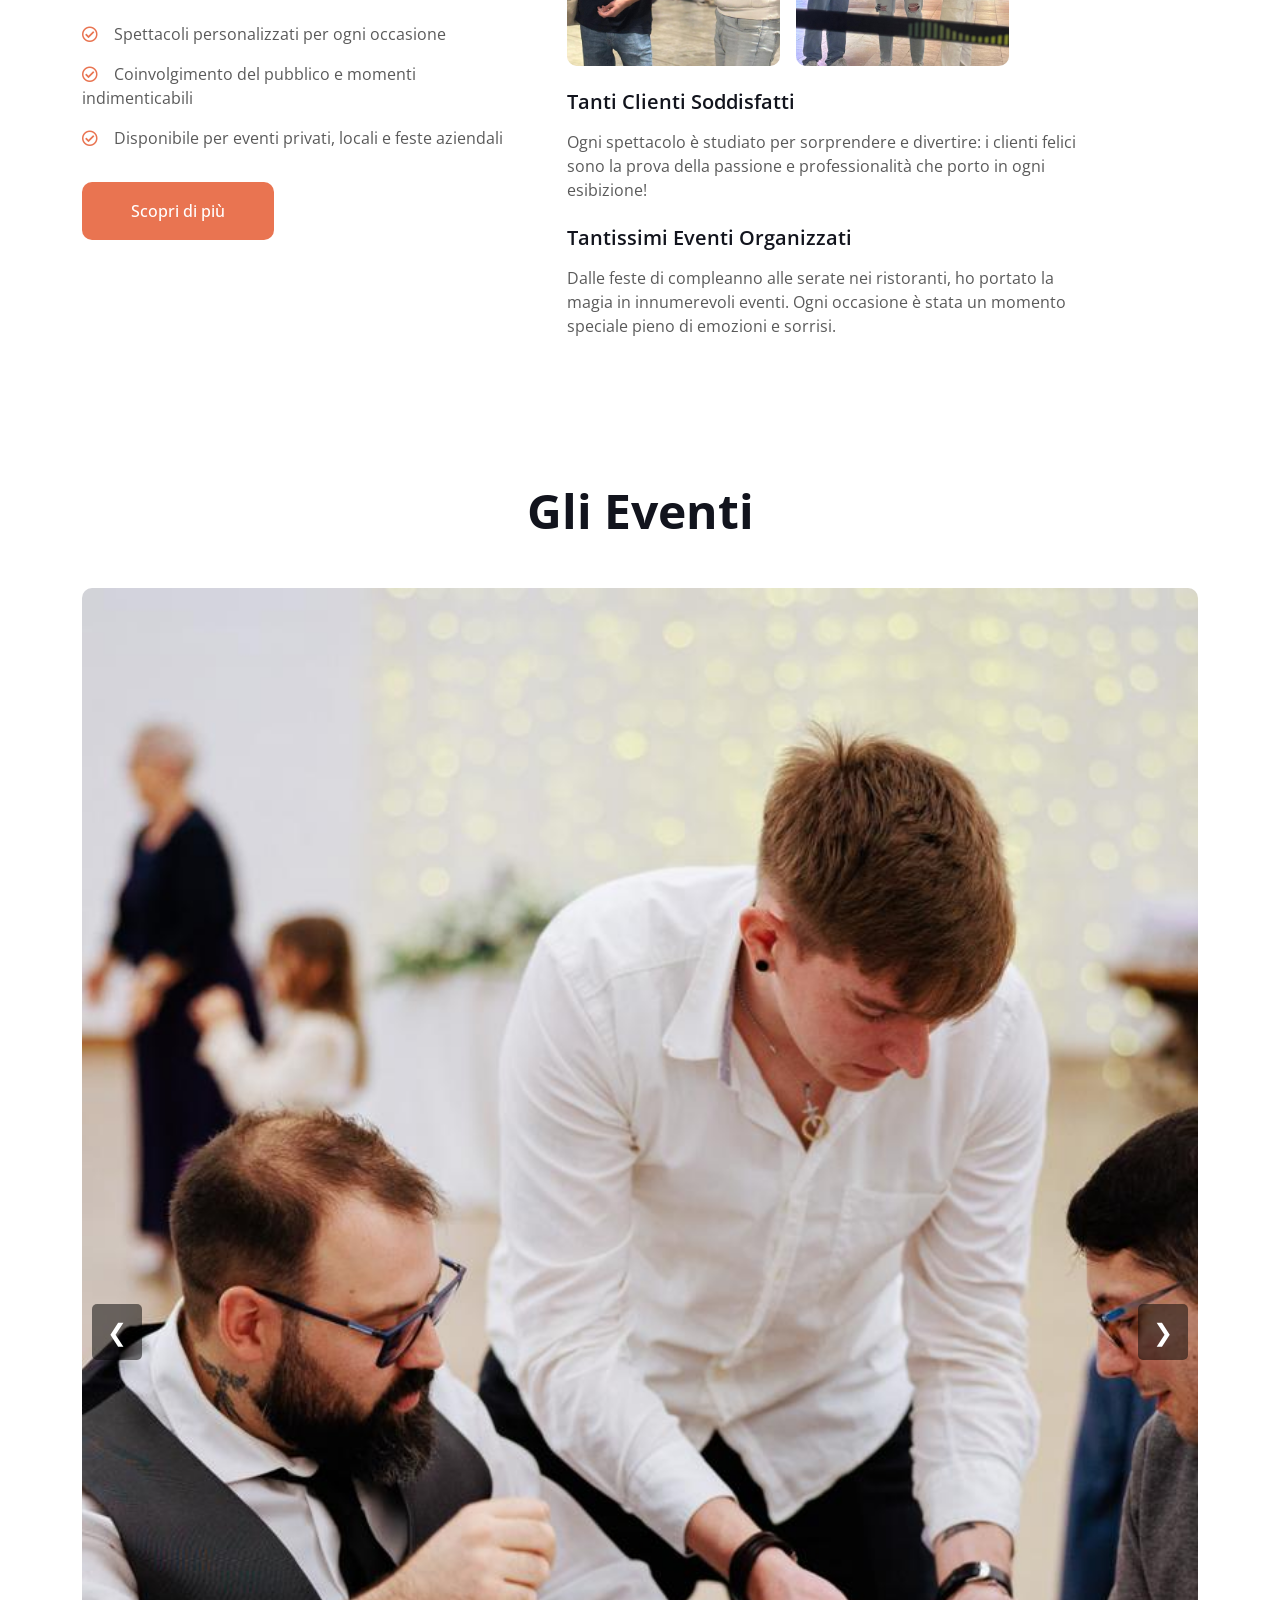
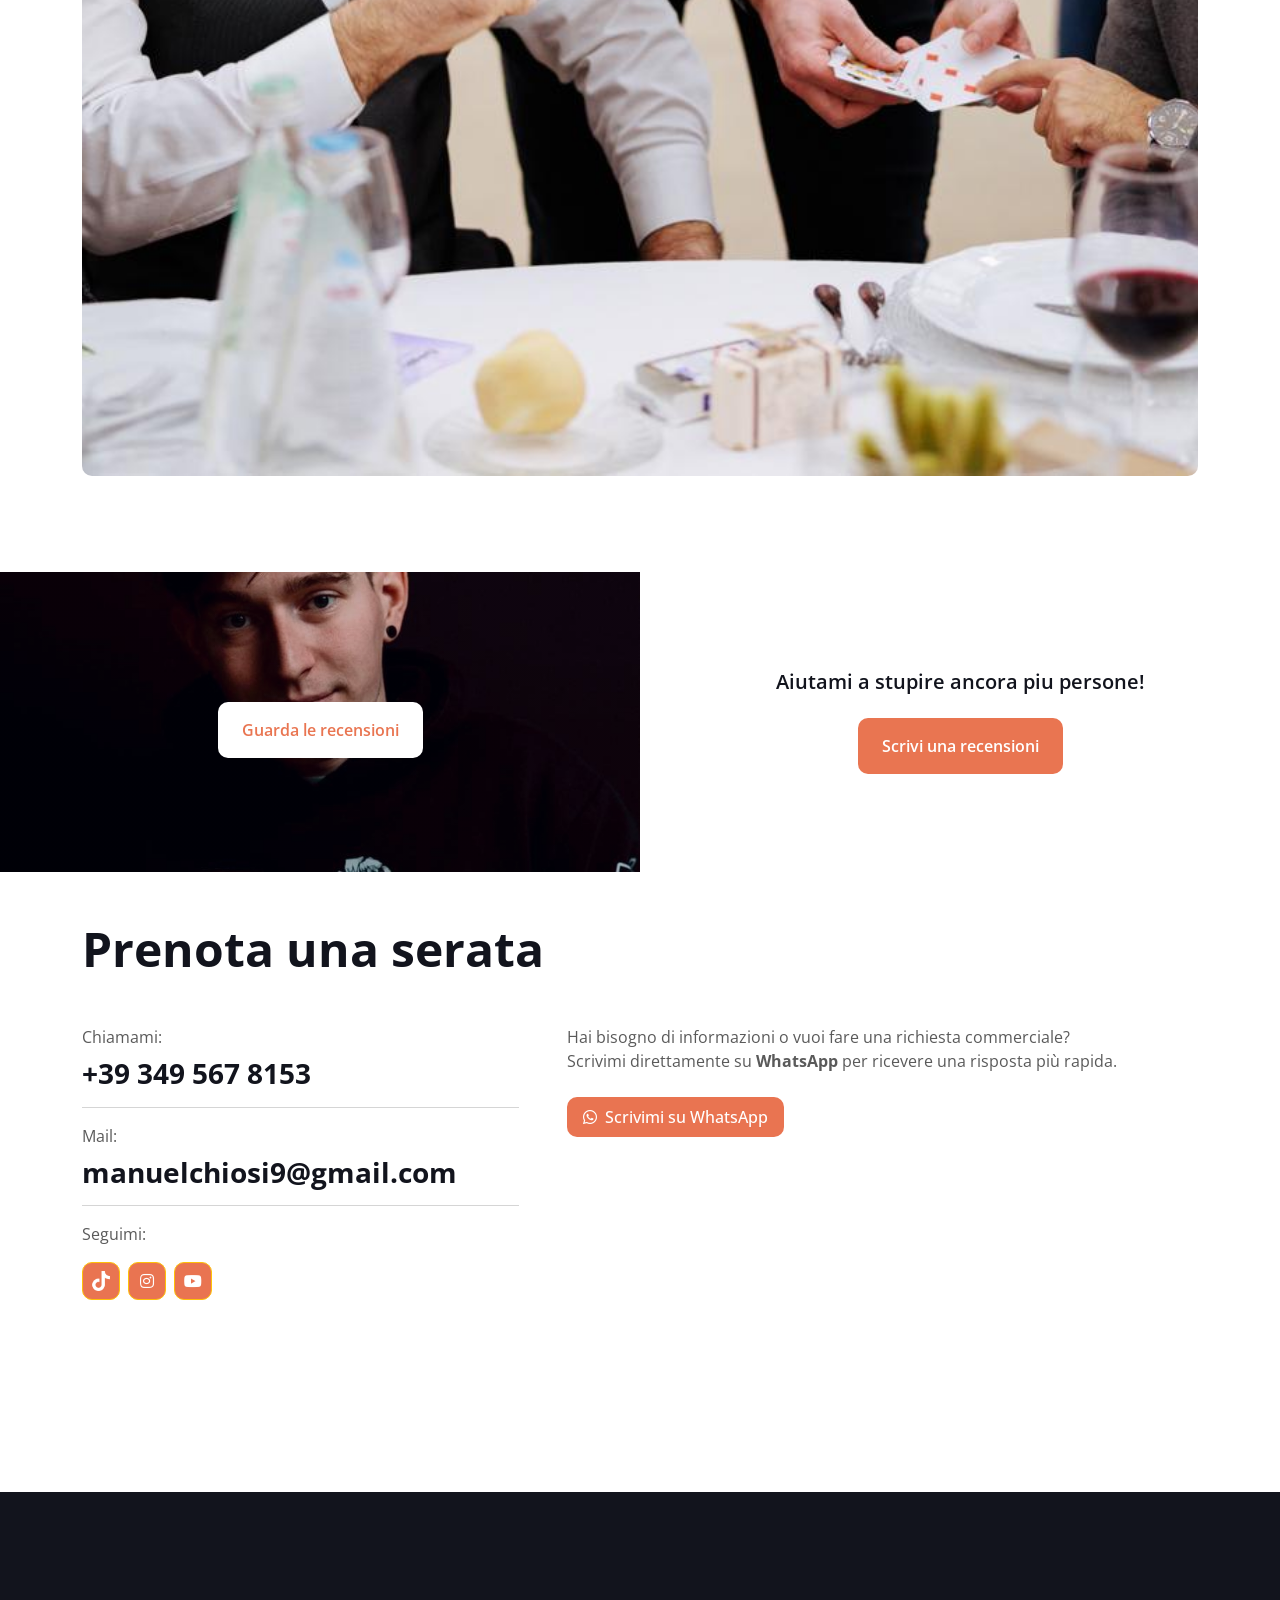
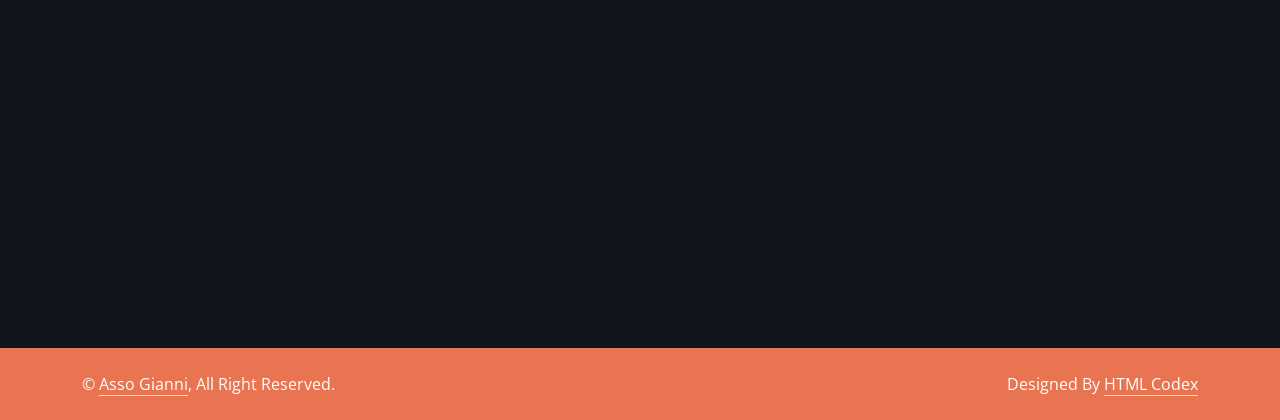
==== commit b4325e92: "aa" ====
--- a/index.html
+++ b/index.html
@@ -1,703 +1,720 @@
-<!DOCTYPE html>
-<html lang="en">
-
-<head>
-    <meta charset="utf-8">
-    <title>Asso Gianni</title>
-    <meta content="width=device-width, initial-scale=1.0" name="viewport">
-    <meta content="" name="keywords">
-    <meta content="" name="description">
-
-    <!-- Favicon -->
-    <link href="img/favicon.ico" rel="icon">
-
-    <!-- Google Web Fonts -->
-    <link rel="preconnect" href="https://fonts.googleapis.com">
-    <link rel="preconnect" href="https://fonts.gstatic.com" crossorigin>
-    <link href="https://fonts.googleapis.com/css2?family=Open+Sans:wght@400;500;600;700;800&display=swap" rel="stylesheet"> 
-
-    <!-- Icon Font Stylesheet -->
-    <link href="https://cdnjs.cloudflare.com/ajax/libs/font-awesome/5.10.0/css/all.min.css" rel="stylesheet">
-    <link href="https://cdn.jsdelivr.net/npm/bootstrap-icons@1.4.1/font/bootstrap-icons.css" rel="stylesheet">
-
-    <!-- Libraries Stylesheet -->
-    <link href="lib/animate/animate.min.css" rel="stylesheet">
-    <link href="lib/lightbox/css/lightbox.min.css" rel="stylesheet">
-    <link href="lib/owlcarousel/assets/owl.carousel.min.css" rel="stylesheet">
-
-    <!-- Customized Bootstrap Stylesheet -->
-    <link href="css/bootstrap.min.css" rel="stylesheet">
-
-    <!-- Template Stylesheet -->
-    <link href="css/style.css" rel="stylesheet">
-</head>
-
-<body data-bs-spy="scroll" data-bs-target=".navbar" data-bs-offset="51">
-    <!-- Spinner Start -->
-    <div id="spinner" class="show bg-white position-fixed translate-middle w-100 vh-100 top-50 start-50 d-flex align-items-center justify-content-center">
-        <div class="spinner-border" style="width: 3rem; height: 3rem; color: #E97451;" role="status">
-            <span class="sr-only">Loading...</span>
-        </div>
-    </div>
-    <!-- Spinner End -->
-
-
-    <!-- Navbar Start -->
-    <nav class="navbar navbar-expand-lg navbar-light fixed-top shadow-lg py-lg-0 px-4 px-lg-5 wow fadeIn" data-wow-delay="0.1s" style="background-color: white; color: white;">
-        <a href="index.html" class="navbar-brand d-block d-lg-none">
-            <img src="img/logo.jpg" alt="Logo" style="height: 40px;">
-        </a>
-        <button type="button" class="navbar-toggler" data-bs-toggle="collapse" data-bs-target="#navbarCollapse">
-            <span class="navbar-toggler-icon"></span>
-        </button>
-        <div class="collapse navbar-collapse justify-content-between py-4 py-lg-0" id="navbarCollapse">
-            <a href="index.html" class="navbar-brand py-3 px-4 mx-3 d-none d-lg-block">
-                <img src="img/logo.jpg" alt="Logo" style="height: 40px;">
-            </a>
-            <div class="navbar-nav ms-auto py-0">
-                <a href="#about" class="nav-item nav-link">Info</a>
-                <a href="#events" class="nav-item nav-link">Eventi</a>
-                <a href="#testimonial" class="nav-item nav-link">Cosa dicono di me</a>
-                <a href="#contact" class="nav-item nav-link">Contatti</a>
-            </div>
-        </div>
-    </nav>
-    <!-- Navbar End -->
-
-
-    <!-- Header Start -->
-    <div class="container-fluid bg-white my-6 mt-0" id="home">
-        <div class="container">
-            <div class="row g-5 align-items-center">
-                <div class="tee col-lg-6 pt-0 text-black" style="margin-top: -50px;">
-                    <h1 class="mobile-white-bg-text display-3 text-black">Asso Gianni</h1>
-                    <h2 class="mobile-white-bg-text typed-text-output text-black d-inline"></h2>
-                    <div class="mobile-white-bg-text typed-text text-black d-none">Prestigiatore</div>
-                    <div class="d-flex pt-2 mt-3">
-                        <a class="social btn btn-square me-2" href="https://www.tiktok.com/@asso_gianni_?_t=ZN-8wTyPRrOcbO&_r=1">
-                            <img class="img-desktop" src="img/tik-tok.png" alt="TikTok" style="width: 20px; height: 20px;">
-                            <img class="img-mobile" src="img/tik-tok-black.png" alt="TikTok" style="width: 20px; height: 20px;">
-                        </a>
-                        <a class="social btn btn-square me-2" href="https://www.instagram.com/asso_gianni_?igsh=cnNrano4ZXFiemZv&utm_source=qr">
-                            <i class="fab fa-instagram"></i>
-                        </a>
-                        <a class="social btn btn-square me-2" href="https://youtube.com/@asso_gianni?si=FxhRsdaynR1MuyeA">
-                            <i class="fab fa-youtube"></i>
-                        </a>
-                    </div>
-                    <div class="d-flex align-items-center pt-5 mb-3">
-                        <a href="#contact" class="btn btn-burntorange py-3 px-4 me-5">Prenota una serata</a>
-                        <button type="button" class="btn-play" data-bs-toggle="modal"
-                            data-src="https://www.youtube.com/embed/EnhhUViyEhU" data-bs-target="#videoModal">
-                            <span></span>
-                        </button>
-                        <h5 class="ms-4 mb-0 d-none d-sm-block">Guarda il mio ultimo video</h5>  
-                    </div>
-                </div>
-                <div class="col-lg-6">
-                    <img class="img-fluid" src="img/main-2.png" alt="">
-                </div>
-            </div>
-        </div>
-    </div>
-    <!-- Header End -->
-
-    <!-- Hero Start -->
-    <div class="hero">
-        <!-- Testo -->
-        <div class="hero-text">
-            <div class="content-wrapper">
-            <h2>Asso Gianni</h2>
-            <p>
-                Ciao a tutti sono Manuel Chiosi ma molto mi conoscono di più come Asso Gianni nato nel ‘99 e la mia passione per la magia è nata nel 2017 inizialmente era solo un passa tempo poi quando finalmente mi sono messo di impegno al 100% ho dovuto interrompere il mio percorso come tantissimi artisti in quel periodo per causa maggiore.
-                <br><br>
-                Dal 2022 in poi porto magia e divertimento in ogni tipo di evento: feste di compleanno, lauree, matrimoni, cene aziendali, serate nei locali e ristoranti (la Magia è comoda in ogni situazione). Ogni spettacolo è unico, coinvolgente e pensato per lasciare il pubblico a bocca aperta!
-            </p>
-            </div>
-        </div>
-
-        <!-- Immagine -->
-        <div class="hero-image-side"></div>
-    </div>
-    <!-- Hero End -->
-
-    <!-- Video Modal Start -->
-    <div class="modal modal-video fade" id="videoModal" tabindex="-1" aria-labelledby="exampleModalLabel" aria-hidden="true">
-        <div class="modal-dialog">
-            <div class="modal-content rounded-0">
-                <!-- <div class="modal-header">
-                    <h3 class="modal-title" id="exampleModalLabel">Youtube Video</h3>
-                    <button type="button" class="btn-close" data-bs-dismiss="modal" aria-label="Close"></button>
-                </div> -->
-                <div class="modal-body">
-                    <!-- 16:9 aspect ratio -->
-                    <div class="ratio ratio-16x9">
-                        <iframe class="embed-responsive-item" src="" id="video" allowfullscreen allowscriptaccess="always"
-                            allow="autoplay"></iframe>
-                    </div>
-                </div>
-            </div>
-        </div>
-    </div>
-    <!-- Video Modal End -->
-
-
-    <!-- About Start -->
-    <div class="container-xxl py-6" id="about">
-        <div class="container">
-            <div class="row g-5">
-                <div class="col-lg-5 wow fadeInUp" data-wow-delay="0.1s">
-                    <p class="mb-4">La mia specialità è la magia close-up – quella che accade letteralmente sotto gli occhi degli spettatori – unita a elementi di mentalismo, per creare momenti davvero impossibili da dimenticare.</p>
-                    <p class="mb-4">Sto cercando di fare del mio sogno il mio lavoro se volete un intrattenimento diverso dal solito non esitate a contattarmi per qualsiasi evento,seguitemi sui social per non perdervi le future esibizioni</p>
-                    <p class="mb-3"><i class="far fa-check-circle me-3" style="color: #E97451;"></i>Spettacoli personalizzati per ogni occasione</p>
-                    <p class="mb-3"><i class="far fa-check-circle me-3" style="color:  #E97451;"></i>Coinvolgimento del pubblico e momenti indimenticabili</p>
-                    <p class="mb-3"><i class="far fa-check-circle me-3" style="color: #E97451;"></i>Disponibile per eventi privati, locali e feste aziendali</p>
-                    <a class="btn py-3 px-5 mt-3" href="#contact" style="background-color: #E97451; color: white;">Scopri di più</a>
-                </div>
-                <div class="col-lg-6 wow fadeInUp" data-wow-delay="0.5s">
-                    <div class="row g-3 mb-4">
-                        <div class="col-sm-5">
-                            <img class="img-fluid rounded" src="img/7.jpg" alt="">
-                        </div>
-                        <div class="col-sm-5">
-                            <img class="img-fluid rounded" src="img/10.jpg" alt="">
-                        </div>
-                    </div>
-                    <div class="d-flex align-items-center mb-3">
-                        <h5 class="pe-3 me-3 mb-0">Tanti Clienti Soddisfatti</h5>
-                    </div>
-                    <p class="mb-4">Ogni spettacolo è studiato per sorprendere e divertire: i clienti felici sono la prova della passione e professionalità che porto in ogni esibizione!</p>
-                    
-                    <div class="d-flex align-items-center mb-3">
-                        <h5 class="pe-3 me-3 mb-0">Tantissimi Eventi Organizzati</h5>
-                    </div>
-                    <p class="mb-0">Dalle feste di compleanno alle serate nei ristoranti, ho portato la magia in innumerevoli eventi. Ogni occasione è stata un momento speciale pieno di emozioni e sorrisi.</p>                    
-                </div>
-            </div>
-        </div>
-    </div>
-    <!-- About End -->
-
-
-    <!-- Expertise Start 
-    <div class="container-xxl py-6 pb-5" id="skill">
-        <div class="container">
-            <div class="row g-5">
-                <div class="col-lg-6 wow fadeInUp" data-wow-delay="0.1s">
-                    <h1 class="display-5 mb-5">Skills & Experience</h1>
-                    <p class="mb-4">Stet no et lorem dolor et diam, amet duo ut dolore vero eos. No stet est diam rebum amet diam ipsum clita dolor duo clita sit.</p>
-                    <h3 class="mb-4">My Skills</h3>
-                    <div class="row align-items-center">
-                        <div class="col-md-6">
-                            <div class="skill mb-4">
-                                <div class="d-flex justify-content-between">
-                                    <h6 class="font-weight-bold">HTML</h6>
-                                    <h6 class="font-weight-bold">95%</h6>
-                                </div>
-                                <div class="progress">
-                                    <div class="progress-bar bg-primary" role="progressbar" aria-valuenow="95" aria-valuemin="0" aria-valuemax="100"></div>
-                                </div>
-                            </div>
-                            <div class="skill mb-4">
-                                <div class="d-flex justify-content-between">
-                                    <h6 class="font-weight-bold">CSS</h6>
-                                    <h6 class="font-weight-bold">85%</h6>
-                                </div>
-                                <div class="progress">
-                                    <div class="progress-bar bg-warning" role="progressbar" aria-valuenow="85" aria-valuemin="0" aria-valuemax="100"></div>
-                                </div>
-                            </div>
-                            <div class="skill mb-4">
-                                <div class="d-flex justify-content-between">
-                                    <h6 class="font-weight-bold">PHP</h6>
-                                    <h6 class="font-weight-bold">90%</h6>
-                                </div>
-                                <div class="progress">
-                                    <div class="progress-bar bg-danger" role="progressbar" aria-valuenow="90" aria-valuemin="0" aria-valuemax="100"></div>
-                                </div>
-                            </div>
-                        </div>
-                        <div class="col-md-6">
-                            <div class="skill mb-4">
-                                <div class="d-flex justify-content-between">
-                                    <h6 class="font-weight-bold">Javascript</h6>
-                                    <h6 class="font-weight-bold">90%</h6>
-                                </div>
-                                <div class="progress">
-                                    <div class="progress-bar bg-danger" role="progressbar" aria-valuenow="90" aria-valuemin="0" aria-valuemax="100"></div>
-                                </div>
-                            </div>
-                            <div class="skill mb-4">
-                                <div class="d-flex justify-content-between">
-                                    <h6 class="font-weight-bold">Angular JS</h6>
-                                    <h6 class="font-weight-bold">95%</h6>
-                                </div>
-                                <div class="progress">
-                                    <div class="progress-bar bg-dark" role="progressbar" aria-valuenow="95" aria-valuemin="0" aria-valuemax="100"></div>
-                                </div>
-                            </div>
-                            <div class="skill mb-4">
-                                <div class="d-flex justify-content-between">
-                                    <h6 class="font-weight-bold">Wordpress</h6>
-                                    <h6 class="font-weight-bold">85%</h6>
-                                </div>
-                                <div class="progress">
-                                    <div class="progress-bar bg-info" role="progressbar" aria-valuenow="85" aria-valuemin="0" aria-valuemax="100"></div>
-                                </div>
-                            </div>
-                        </div>
-                    </div>
-                </div>
-                <div class="col-lg-6 wow fadeInUp" data-wow-delay="0.5s">
-                    <ul class="nav nav-pills rounded border border-2 border-primary mb-5">
-                        <li class="nav-item w-50">
-                            <button class="nav-link w-100 py-3 fs-5 active" data-bs-toggle="pill" href="#tab-1">Experience</button>
-                        </li>
-                        <li class="nav-item w-50">
-                            <button class="nav-link w-100 py-3 fs-5" data-bs-toggle="pill" href="#tab-2">Education</button>
-                        </li>
-                    </ul>
-                    <div class="tab-content">
-                        <div id="tab-1" class="tab-pane fade show p-0 active">
-                            <div class="row gy-5 gx-4">
-                                <div class="col-sm-6">
-                                    <h5>UI Designer</h5>
-                                    <hr class="text-primary my-2">
-                                    <p class="text-primary mb-1">2000 - 2045</p>
-                                    <h6 class="mb-0">Apex Software Inc</h6>
-                                </div>
-                                <div class="col-sm-6">
-                                    <h5>Product Designer</h5>
-                                    <hr class="text-primary my-2">
-                                    <p class="text-primary mb-1">2000 - 2045</p>
-                                    <h6 class="mb-0">Apex Software Inc</h6>
-                                </div>
-                                <div class="col-sm-6">
-                                    <h5>Web Designer</h5>
-                                    <hr class="text-primary my-2">
-                                    <p class="text-primary mb-1">2000 - 2045</p>
-                                    <h6 class="mb-0">Apex Software Inc</h6>
-                                </div>
-                                <div class="col-sm-6">
-                                    <h5>Apps Designer</h5>
-                                    <hr class="text-primary my-2">
-                                    <p class="text-primary mb-1">2000 - 2045</p>
-                                    <h6 class="mb-0">Apex Software Inc</h6>
-                                </div>
-                            </div>
-                        </div>
-                        <div id="tab-2" class="tab-pane fade show p-0">
-                            <div class="row gy-5 gx-4">
-                                <div class="col-sm-6">
-                                    <h5>UI Design Course</h5>
-                                    <hr class="text-primary my-2">
-                                    <p class="text-primary mb-1">2000 - 2045</p>
-                                    <h6 class="mb-0">Cambridge University</h6>
-                                </div>
-                                <div class="col-sm-6">
-                                    <h5>IOS Development</h5>
-                                    <hr class="text-primary my-2">
-                                    <p class="text-primary mb-1">2000 - 2045</p>
-                                    <h6 class="mb-0">Cambridge University</h6>
-                                </div>
-                                <div class="col-sm-6">
-                                    <h5>Web Design</h5>
-                                    <hr class="text-primary my-2">
-                                    <p class="text-primary mb-1">2000 - 2045</p>
-                                    <h6 class="mb-0">Cambridge University</h6>
-                                </div>
-                                <div class="col-sm-6">
-                                    <h5>Apps Design</h5>
-                                    <hr class="text-primary my-2">
-                                    <p class="text-primary mb-1">2000 - 2045</p>
-                                    <h6 class="mb-0">Cambridge University</h6>
-                                </div>
-                            </div>
-                        </div>
-                    </div>
-                </div>
-            </div>
-        </div>
-    </div>
-    <!-- Expertise End -->
-
-
-    <!-- Service Start 
-    <div class="container-fluid bg-light my-5 py-6" id="service">
-        <div class="container">
-            <div class="row g-5 mb-5 wow fadeInUp" data-wow-delay="0.1s">
-                <div class="col-lg-6">
-                    <h1 class="display-5 mb-0">My Services</h1>
-                </div>
-                <div class="col-lg-6 text-lg-end">
-                    <a class="btn btn-primary py-3 px-5" href="">Hire Me</a>
-                </div>
-            </div>
-            <div class="row g-4">
-                <div class="col-lg-6 wow fadeInUp" data-wow-delay="0.1s">
-                    <div class="service-item d-flex flex-column flex-sm-row bg-white rounded h-100 p-4 p-lg-5">
-                        <div class="bg-icon flex-shrink-0 mb-3">
-                            <i class="fa fa-crop-alt fa-2x text-dark"></i>
-                        </div>
-                        <div class="ms-sm-4">
-                            <h4 class="mb-3">Creative Design</h4>
-                            <h6 class="mb-3">Start from <span class="text-primary">$199</span></h6>
-                            <span>Stet lorem dolor diam amet vero eos. No stet est diam amet diam ipsum. Clita dolor duo clita sit sed sit dolor eos.</span>
-                        </div>
-                    </div>
-                </div>
-                <div class="col-lg-6 wow fadeInUp" data-wow-delay="0.3s">
-                    <div class="service-item d-flex flex-column flex-sm-row bg-white rounded h-100 p-4 p-lg-5">
-                        <div class="bg-icon flex-shrink-0 mb-3">
-                            <i class="fa fa-code-branch fa-2x text-dark"></i>
-                        </div>
-                        <div class="ms-sm-4">
-                            <h4 class="mb-3">Graphic Design</h4>
-                            <h6 class="mb-3">Start from <span class="text-primary">$199</span></h6>
-                            <span>Stet lorem dolor diam amet vero eos. No stet est diam amet diam ipsum. Clita dolor duo clita sit sed sit dolor eos.</span>
-                        </div>
-                    </div>
-                </div>
-                <div class="col-lg-6 wow fadeInUp" data-wow-delay="0.1s">
-                    <div class="service-item d-flex flex-column flex-sm-row bg-white rounded h-100 p-4 p-lg-5">
-                        <div class="bg-icon flex-shrink-0 mb-3">
-                            <i class="fa fa-code fa-2x text-dark"></i>
-                        </div>
-                        <div class="ms-sm-4">
-                            <h4 class="mb-3">Web Design</h4>
-                            <h6 class="mb-3">Start from <span class="text-primary">$199</span></h6>
-                            <span>Stet lorem dolor diam amet vero eos. No stet est diam amet diam ipsum. Clita dolor duo clita sit sed sit dolor eos.</span>
-                        </div>
-                    </div>
-                </div>
-                <div class="col-lg-6 wow fadeInUp" data-wow-delay="0.3s">
-                    <div class="service-item d-flex flex-column flex-sm-row bg-white rounded h-100 p-4 p-lg-5">
-                        <div class="bg-icon flex-shrink-0 mb-3">
-                            <i class="fa fa-laptop-code fa-2x text-dark"></i>
-                        </div>
-                        <div class="ms-sm-4">
-                            <h4 class="mb-3">UI/UX Design</h4>
-                            <h6 class="mb-3">Start from <span class="text-primary">$199</span></h6>
-                            <span>Stet lorem dolor diam amet vero eos. No stet est diam amet diam ipsum. Clita dolor duo clita sit sed sit dolor eos.</span>
-                        </div>
-                    </div>
-                </div>
-            </div>
-        </div>
-    </div>
-    <!-- Service End -->
-
-
-    <!-- Projects Start -->
-    <div class="container-xxl py-6 pt-5" id="events">
-        <div class="container">
-            <div class="row g-5 mb-5 align-items-center wow fadeInUp" data-wow-delay="0.1s">
-                <div class="col-12">
-                    <h1 class="display-5 mb-0 text-center">Gli Eventi</h1>
-                </div>
-            </div>
-    
-            <div class="carousel-container position-relative">
-                <!-- Carousel Wrapper -->
-                <div class="carousel-wrapper d-flex">
-                    <div class="carousel-slide">
-                        <img src="img/5.jpg" class="img-fluid rounded" alt="Evento 5">
-                    </div>
-                    <div class="carousel-slide">
-                        <img src="img/8.jpg" class="img-fluid rounded" alt="Evento 2">
-                    </div>
-                    <div class="carousel-slide">
-                        <img src="img/9.jpg" class="img-fluid rounded" alt="Evento 3">
-                    </div>
-                    <div class="carousel-slide">
-                        <img src="img/11.jpg" class="img-fluid rounded" alt="Evento 2">
-                    </div>
-                    <div class="carousel-slide">
-                        <img src="img/12.jpg" class="img-fluid rounded" alt="Evento 2">
-                    </div>
-                    <div class="carousel-slide">
-                        <img src="img/13.jpg" class="img-fluid rounded" alt="Evento 3">
-                    </div>
-                    <div class="carousel-slide">
-                        <img src="img/14.jpg" class="img-fluid rounded" alt="Evento 3">
-                    </div>
-                    <!-- Aggiungi altri slide qui -->
-                </div>
-    
-                <!-- Carousel Controls -->
-                <button class="carousel-control prev">&#10094;</button>
-                <button class="carousel-control next">&#10095;</button>
-            </div>
-        </div>
-    </div>
-    <!-- Projects End -->
-
-
-    <!-- Team Start
-    <div class="container-xxl py-6 pb-5" id="team">
-        <div class="container">
-            <div class="row g-5 mb-5 wow fadeInUp" data-wow-delay="0.1s">
-                <div class="col-lg-6">
-                    <h1 class="display-5 mb-0">Team Members</h1>
-                </div>
-                <div class="col-lg-6 text-lg-end">
-                    <a class="btn btn-primary py-3 px-5" href="">Contact Us</a>
-                </div>
-            </div>
-            <div class="row g-4">
-                <div class="col-lg-4 col-md-6 wow fadeInUp" data-wow-delay="0.1s">
-                    <div class="team-item position-relative">
-                        <img class="img-fluid rounded" src="img/team-1.jpg" alt="">
-                        <div class="team-text bg-white rounded-end p-4">
-                            <div>
-                                <h5>Full Name</h5>
-                                <span>Designer</span>
-                            </div>
-                            <i class="fa fa-arrow-right fa-2x text-primary"></i>
-                        </div>
-                    </div>
-                </div>
-                <div class="col-lg-4 col-md-6 wow fadeInUp" data-wow-delay="0.3s">
-                    <div class="team-item position-relative">
-                        <img class="img-fluid rounded" src="img/team-2.jpg" alt="">
-                        <div class="team-text bg-white rounded-end p-4">
-                            <div>
-                                <h5>Full Name</h5>
-                                <span>Designer</span>
-                            </div>
-                            <i class="fa fa-arrow-right fa-2x text-primary"></i>
-                        </div>
-                    </div>
-                </div>
-                <div class="col-lg-4 col-md-6 wow fadeInUp" data-wow-delay="0.5s">
-                    <div class="team-item position-relative">
-                        <img class="img-fluid rounded" src="img/team-3.jpg" alt="">
-                        <div class="team-text bg-white rounded-end p-4">
-                            <div>
-                                <h5>Full Name</h5>
-                                <span>Designer</span>
-                            </div>
-                            <i class="fa fa-arrow-right fa-2x text-primary"></i>
-                        </div>
-                    </div>
-                </div>
-            </div>
-        </div>
-    </div>
-    <!-- Team End -->
-
-
-    <!-- Testimonial Start -->
-    <!-- <div class="container-fluid bg-light py-5 my-5" id="testimonial">
-        <div class="container-fluid py-5">
-            <h1 class="display-5 text-center mb-5 wow fadeInUp" data-wow-delay="0.1s">Cosa dicono di me</h1>
-            <div class="row justify-content-center">
-                <div class="col-lg-3 d-none d-lg-block">
-                    <div class="testimonial-left h-100">
-                        <img class="img-fluid wow fadeIn" style="border-color: #E97451;" src="img/frank.jpg" alt="">
-                        <img class="img-fluid wow fadeIn" style="border-color: #E97451;" data-wow-delay="0.3s" src="img/sam.jpg" alt="">
-                        <img class="img-fluid wow fadeIn" style="border-color: #E97451;" data-wow-delay="0.5s" src="img/manuel.jpg" alt="">
-                        <img class="img-fluid wow fadeIn" style="border-color: #E97451;" data-wow-delay="0.7s" src="img/rube.jpg" alt="">
-                    </div>
-                </div>
-                <div class="col-lg-6 wow fadeInUp" data-wow-delay="0.5s">
-                    <div class="owl-carousel testimonial-carousel">
-                        <div class="testimonial-item text-center">
-                            <div class="position-relative mb-5">
-                                <img class="img-fluid rounded-circle border border-secondary p-2 mx-auto" src="img/rube.jpg" alt="">
-                                <div class="testimonial-icon">
-                                    <i class="fa fa-quote-left" style="color: #E97451;"></i>
-                                </div>
-                            </div>
-                            <p class="fs-5 fst-italic">GIA LO SAI BEL! PS non chiedetgli le barzellette vi prego!
-                            </p>
-                            <hr class="w-25 mx-auto">
-                            <h5>Rube</h5>
-                            <span>Proprietario GLS</span>
-                        </div>
-                        <div class="testimonial-item text-center">
-                            <div class="position-relative mb-5">
-                                <img class="img-fluid rounded-circle border border-secondary p-2 mx-auto"  src="img/sam.jpg" alt="">
-                                <div class="testimonial-icon">
-                                    <i class="fa fa-quote-left" style="color: #E97451;"></i>
-                                </div>
-                            </div>
-                            <p class="fs-5 fst-italic">Sarà pure bravo a fare le magie ma a fifa lo batto..</p>
-                            <hr class="w-25 mx-auto">
-                            <h5>Sam</h5>
-                            <span>Proprietario Bitcoin&Scam</span>
-                        </div>
-                        <div class="testimonial-item text-center">
-                            <div class="position-relative mb-5" >
-                                <img class="img-fluid rounded-circle border border-secondary p-2 mx-auto"  src="img/frank.jpg" alt="">
-                                <div class="testimonial-icon">
-                                    <i class="fa fa-quote-left" style="color: #E97451;"></i>
-                                </div>
-                            </div>
-                            <p class="fs-5 fst-italic">Dice ancora che mi ha stracciato a Mariokart, non è vero! Ho vinto io, giuro!</p>
-                            <hr class="w-25 mx-auto">
-                            <h5>Frank</h5>
-                            <span>Proprietario Sissa</span>
-                        </div>
-                        <div class="testimonial-item text-center">
-                            <div class="position-relative mb-5">
-                                <img class="img-fluid rounded-circle border border-secondary p-2 mx-auto"  src="img/sam.jpg" alt="">
-                                <div class="testimonial-icon">
-                                    <i class="fa fa-quote-left" style="color: #E97451;"></i>
-                                </div>
-                            </div>
-                            <p class="fs-5 fst-italic">Non dategli del Sale grosso!</p>
-                            <hr class="w-25 mx-auto">
-                            <h5>Sam</h5>
-                            <span>Re dei Tirannosauri</span>
-                        </div>
-                        <div class="testimonial-item text-center">
-                            <div class="position-relative mb-5">
-                                <img class="img-fluid rounded-circle border border-secondary p-2 mx-auto"  src="img/manuel.jpg" alt="">
-                                <div class="testimonial-icon">
-                                    <i class="fa fa-quote-left" style="color: #E97451;"></i>
-                                </div>
-                            </div>
-                            <p class="fs-5 fst-italic">Stavate parlando di meeee?</p>
-                            <hr class="w-25 mx-auto">
-                            <h5>Asso Gianni</h5>
-                            <span>Lord della carbonara</span>
-                        </div>
-                    </div>
-                </div>
-                <div class="col-lg-3 d-none d-lg-block">
-                    <div class="testimonial-right h-100">
-                        <img class="img-fluid wow fadeIn" style="border-color: #E97451;" data-wow-delay="0.1s" src="img/sam.jpg" alt="">
-                        <img class="img-fluid wow fadeIn" style="border-color: #E97451;" data-wow-delay="0.3s" src="img/manuel.jpg" alt="">
-                        <img class="img-fluid wow fadeIn" style="border-color: #E97451;" data-wow-delay="0.5s" src="img/frank.jpg" alt="">
-                        <img class="img-fluid wow fadeIn" style="border-color: #E97451;" data-wow-delay="0.7s" src="img/rube.jpg" alt="">
-                    </div>
-                </div>
-            </div>
-        </div>
-    </div>
- -->
-    <div class="testimonial" id="testimonial">
-        <!-- Immagine -->
-        <div class="testimonial-image-side">
-        <div class="button-wrapper">
-            <a href="https://www.google.it/maps/place/Asso+gianni/@41.1699173,7.4284311,6z/data=!3m1!4b1!4m6!3m5!1s0x4f8c43d63a3e881b:0xa375236527ee0d80!8m2!3d41.29085!4d12.71216!16s%2Fg%2F11xdv0m2gm?entry=ttu&g_ep=EgoyMDI1MDYwOS4xIKXMDSoASAFQAw%3D%3D" class="btn btn-btn2 py-3 px-4 me-5">Guarda le recensioni</a>
-        </div>
-        </div>
-    
-        <!-- Testo -->
-        <div class="testimonial-text">
-        <div class="content-wrapper">
-            <h5>Aiutami a stupire ancora piu persone!</h5>
-            <a href="https://www.google.it/maps/place/Asso+gianni/@41.29085,12.71216,6z/data=!3m1!4b1!4m6!3m5!1s0x4f8c43d63a3e881b:0xa375236527ee0d80!8m2!3d41.29085!4d12.71216!16s%2Fg%2F11xdv0m2gm?entry=ttu&g_ep=EgoyMDI1MDYwOS4xIKXMDSoASAFQAw%3D%3D" class="btn btn-btn1 py-3 px-4 me-5">Scrivi una recensioni</a>
-        </div>
-        </div>
-    </div>
-    <!-- Testimonial End -->
-
-
-    <!-- Contact Start -->
-    <div class="container-xxl pb-5" id="contact">
-        <div class="container py-5">
-            <div class="row g-5 mb-5 wow fadeInUp" data-wow-delay="0.1s">
-                <div class="col-lg-6 ">
-                    <h1 class="display-5 mb-0">Prenota una serata</h1>
-                </div>
-                <!-- <div class="col-lg-6 text-lg-end">
-                    <a class="btn btn-primary py-3 px-5" href="">Di ciao</a>
-                </div> -->
-            </div>
-            <div class="row g-5">
-                <div class="col-lg-5 col-md-6 wow fadeInUp" data-wow-delay="0.1s">
-                    <p class="mb-2">Chiamami:</p>
-                    <h3 class="fw-bold">+39 349 567 8153</h3>
-                    <hr class="w-100">
-                    <p class="mb-2">Mail:</p>
-                    <h3 class="fw-bold">manuelchiosi9@gmail.com</h3>
-                    <hr class="w-100">
-                    <p class="mb-2">Seguimi:</p>
-                    <div class="d-flex pt-2">
-                        <a class="btn btn-square btn-warning me-2" 
-                            href="https://www.tiktok.com/@asso_gianni_?_t=ZN-8wTyPRrOcbO&_r=1" 
-                            style="background-color: #E97451; color: white;" 
-                            target="_blank">
-                            <img src="img/tik-tok.png" alt="TikTok" style="width: 20px; height: 20px;">
-                        </a>
-                        <a class="btn btn-square btn-warning me-2" href="https://www.instagram.com/asso_gianni_?igsh=cnNrano4ZXFiemZv&utm_source=qr" style="background-color: #E97451; color: white;"><i class="fab fa-instagram"></i></a>
-                        <a class="btn btn-square btn-warning me-2" href="https://youtube.com/@asso_gianni?si=FxhRsdaynR1MuyeA" style="background-color: #E97451; color: white;"><i class="fab fa-youtube"></i></a>
-                    </div>
-                </div>
-                <div class="col-lg-7 col-md-6 wow fadeInUp" data-wow-delay="0.5s">
-                    <p class="mb-4">
-                        Hai bisogno di informazioni o vuoi fare una richiesta commerciale? <br>
-                        Scrivimi direttamente su <strong>WhatsApp</strong> per ricevere una risposta più rapida.
-                    </p>
-                    <a href="https://wa.me/393495678153" target="_blank"
-                        class="d-inline-flex align-items-center text-decoration-none px-3 py-2 rounded"
-                        style="background-color: #E97451; color: white;">
-                        <i class="fab fa-whatsapp me-2"></i>
-                        <span style="font-weight: 500;">Scrivimi su WhatsApp</span>
-                    </a>
-                 
-                </div>
-            </div>
-        </div>
-    </div>
-    <!-- Contact End -->
-
-
-    <!-- Map Start -->
-    <div class="container-xxl pt-5 px-0 wow fadeInUp" data-wow-delay="0.1s">
-        <div class="container-xxl pt-5 px-0">
-            <div class="bg-dark">
-                <iframe
-                src="https://www.google.com/maps/embed?pb=!1m18!1m12!1m3!1d11290.518484011607!2d11.016231572515125!3d44.971519337119766!2m3!1f0!2f0!3f0!3m2!1i1024!2i768!4f13.1!3m3!1m2!1s0x477f9b0ca8799faf%3A0xeeeb95ec78b49376!2s46020%20San%20Giacomo%20delle%20Segnate%20MN!5e0!3m2!1sit!2sit!4v1747304741436!5m2!1sit!2sit"
-                frameborder="0" style="width: 100%; height: 450px; border:0;" allowfullscreen="" aria-hidden="false"
-                tabindex="0"></iframe>
-            </div>
-        </div>
-    </div>
-    <!-- Map End -->
-
-
-    <!-- Copyright Start -->
-    <div class="container-fluid text-white py-4" style="background-color: #E97451;">
-            <div class="container">
-                <div class="row">
-                    <div class="col-md-6 text-center text-md-start mb-3 mb-md-0">
-                        &copy; <a class="border-bottom text-white" href="#">Asso Gianni</a>, All Right Reserved.
-                    </div>
-                    <div class="col-md-6 text-center text-md-end">
-                        <!--/*** This template is free as long as you keep the footer author’s credit link/attribution link/backlink. 
-                        If you'd like to use the template without the footer author’s credit link/attribution link/backlink, you can purchase 
-                        the Credit Removal License from "https://htmlcodex.com/credit-removal". Thank you for your support. ***/-->
-                        Designed By <a class="border-bottom text-white" href="https://htmlcodex.com">HTML Codex</a>
-                    </div>
-                </div>
-            </div>
-        </div>
-    </div>
-    <!-- Copyright End -->
-
-
-    <!-- Back to Top -->
-    <a href="#" class="btn btn-lg btn-lg-square back-to-top" style="background-color: #E97451; color: white;"><i class="bi bi-arrow-up"></i></a>
-
-
-    <!-- JavaScript Libraries -->
-    <script src="https://code.jquery.com/jquery-3.4.1.min.js"></script>
-    <script src="https://cdn.jsdelivr.net/npm/bootstrap@5.0.0/dist/js/bootstrap.bundle.min.js"></script>
-    <script src="lib/wow/wow.min.js"></script>
-    <script src="lib/easing/easing.min.js"></script>
-    <script src="lib/waypoints/waypoints.min.js"></script>
-    <script src="lib/typed/typed.min.js"></script>
-    <script src="lib/counterup/counterup.min.js"></script>
-    <script src="lib/owlcarousel/owl.carousel.min.js"></script>
-    <script src="lib/isotope/isotope.pkgd.min.js"></script>
-    <script src="lib/lightbox/js/lightbox.min.js"></script>
-
-    <!-- Template Javascript -->
-    <script src="js/main.js"></script>
-</body>
-
+<!DOCTYPE html>
+<html lang="en">
+
+<head>
+    <meta charset="utf-8">
+    <title>Asso Gianni</title>
+    <meta content="width=device-width, initial-scale=1.0" name="viewport">
+    <meta content="" name="keywords">
+    <meta content="" name="description">
+
+    <!-- Favicon -->
+    <link href="img/favicon.ico" rel="icon">
+
+    <!-- Google Web Fonts -->
+    <link rel="preconnect" href="https://fonts.googleapis.com">
+    <link rel="preconnect" href="https://fonts.gstatic.com" crossorigin>
+    <link href="https://fonts.googleapis.com/css2?family=Open+Sans:wght@400;500;600;700;800&display=swap" rel="stylesheet"> 
+
+    <!-- Icon Font Stylesheet -->
+    <link href="https://cdnjs.cloudflare.com/ajax/libs/font-awesome/5.10.0/css/all.min.css" rel="stylesheet">
+    <link href="https://cdn.jsdelivr.net/npm/bootstrap-icons@1.4.1/font/bootstrap-icons.css" rel="stylesheet">
+
+    <!-- Libraries Stylesheet -->
+    <link href="lib/animate/animate.min.css" rel="stylesheet">
+    <link href="lib/lightbox/css/lightbox.min.css" rel="stylesheet">
+    <link href="lib/owlcarousel/assets/owl.carousel.min.css" rel="stylesheet">
+
+    <!-- Customized Bootstrap Stylesheet -->
+    <link href="css/bootstrap.min.css" rel="stylesheet">
+
+    <!-- Template Stylesheet -->
+    <link href="css/style.css" rel="stylesheet">
+</head>
+
+<body data-bs-spy="scroll" data-bs-target=".navbar" data-bs-offset="51">
+    <!-- Spinner Start -->
+    <div id="spinner" class="show bg-white position-fixed translate-middle w-100 vh-100 top-50 start-50 d-flex align-items-center justify-content-center">
+        <div class="spinner-border" style="width: 3rem; height: 3rem; color: #E97451;" role="status">
+            <span class="sr-only">Loading...</span>
+        </div>
+    </div>
+    <!-- Spinner End -->
+
+
+    <!-- Navbar Start -->
+    <nav class="navbar navbar-expand-lg navbar-light fixed-top shadow-lg py-lg-0 px-4 px-lg-5 wow fadeIn" data-wow-delay="0.1s" style="background-color: white; color: white;">
+        <a href="index.html" class="navbar-brand d-block d-lg-none">
+            <img src="img/logo.jpg" alt="Logo" style="height: 40px;">
+        </a>
+        <button type="button" class="navbar-toggler" data-bs-toggle="collapse" data-bs-target="#navbarCollapse">
+            <span class="navbar-toggler-icon"></span>
+        </button>
+        <div class="collapse navbar-collapse justify-content-between py-4 py-lg-0" id="navbarCollapse">
+            <a href="index.html" class="navbar-brand py-3 px-4 mx-3 d-none d-lg-block">
+                <img src="img/logo.jpg" alt="Logo" style="height: 40px;">
+            </a>
+            <div class="navbar-nav ms-auto py-0">
+                <a href="#about" class="nav-item nav-link">Info</a>
+                <a href="#events" class="nav-item nav-link">Eventi</a>
+                <a href="#testimonial" class="nav-item nav-link">Cosa dicono di me</a>
+                <a href="#contact" class="nav-item nav-link">Contatti</a>
+            </div>
+        </div>
+    </nav>
+    <!-- Navbar End -->
+
+
+    <!-- Header Start -->
+    <div class="container-fluid bg-white my-6 mt-0" id="home">
+        <div class="container">
+            <div class="row g-5 align-items-center">
+                <div class="tee col-lg-6 pt-0 text-black" style="margin-top: -50px;">
+                    <h1 class="mobile-white-bg-text display-3 text-black">Asso Gianni</h1>
+                    <h2 class="mobile-white-bg-text typed-text-output text-black d-inline"></h2>
+                    <div class="mobile-white-bg-text typed-text text-black d-none">Prestigiatore</div>
+                    <div class="d-flex pt-2 mt-3">
+                        <a class="social btn btn-square me-2" href="https://www.tiktok.com/@asso_gianni_?_t=ZN-8wTyPRrOcbO&_r=1">
+                            <img class="img-desktop" src="img/tik-tok.png" alt="TikTok" style="width: 20px; height: 20px;">
+                            <img class="img-mobile" src="img/tik-tok-black.png" alt="TikTok" style="width: 20px; height: 20px;">
+                        </a>
+                        <a class="social btn btn-square me-2" href="https://www.instagram.com/asso_gianni_?igsh=cnNrano4ZXFiemZv&utm_source=qr">
+                            <i class="fab fa-instagram"></i>
+                        </a>
+                        <a class="social btn btn-square me-2" href="https://youtube.com/@asso_gianni?si=FxhRsdaynR1MuyeA">
+                            <i class="fab fa-youtube"></i>
+                        </a>
+                    </div>
+                    <div class="d-flex align-items-center pt-5 mb-3">
+                        <a href="#contact" class="btn btn-burntorange py-3 px-4 me-5">Prenota una serata</a>
+                        <button type="button" class="btn-play" data-bs-toggle="modal"
+                            data-src="https://www.youtube.com/embed/EnhhUViyEhU" data-bs-target="#videoModal">
+                            <span></span>
+                        </button>
+                        <h5 class="ms-4 mb-0 d-none d-sm-block">Guarda il mio ultimo video</h5>  
+                    </div>
+                </div>
+                <div class="col-lg-6">
+                    <img class="img-fluid" src="img/main-2.png" alt="">
+                </div>
+            </div>
+        </div>
+    </div>
+    <!-- Header End -->
+
+    <!-- Hero Start -->
+    <div class="hero">
+        <!-- Testo -->
+        <div class="hero-text">
+            <div class="content-wrapper">
+            <h2>Asso Gianni</h2>
+            <p>
+                    Ciao a tutti sono Manuel Chiosi ma molti mi conoscono di più come Asso Gianni nato nel ‘99 e la mia
+                    passione per la magia è nata nel 2017 inizialmente era solo un passa tempo poi quando finalmente mi
+                    sono messo di impegno al 100%, ho dovuto interrompere il mio percorso come tantissimi artisti in
+                    quel
+                    periodo per causa maggiore.
+                <br><br>
+                    Dal 2022 in poi porto magia e divertimento in ogni tipo di evento: feste di compleanno, lauree,
+                    matrimoni, cene aziendali, serate nei locali e ristoranti.
+                    Ogni spettacolo è unico, coinvolgente e pensato per lasciare il pubblico a bocca aperta!
+            </p>
+            </div>
+        </div>
+
+        <!-- Immagine -->
+        <div class="hero-image-side"></div>
+    </div>
+    <!-- Hero End -->
+
+    <!-- Video Modal Start -->
+    <div class="modal modal-video fade" id="videoModal" tabindex="-1" aria-labelledby="exampleModalLabel" aria-hidden="true">
+        <div class="modal-dialog">
+            <div class="modal-content rounded-0">
+                <!-- <div class="modal-header">
+                    <h3 class="modal-title" id="exampleModalLabel">Youtube Video</h3>
+                    <button type="button" class="btn-close" data-bs-dismiss="modal" aria-label="Close"></button>
+                </div> -->
+                <div class="modal-body">
+                    <!-- 16:9 aspect ratio -->
+                    <div class="ratio ratio-16x9">
+                        <iframe class="embed-responsive-item" src="" id="video" allowfullscreen allowscriptaccess="always"
+                            allow="autoplay"></iframe>
+                    </div>
+                </div>
+            </div>
+        </div>
+    </div>
+    <!-- Video Modal End -->
+
+
+    <!-- About Start -->
+    <div class="container-xxl py-6" id="about">
+        <div class="container">
+            <div class="row g-5">
+                <div class="col-lg-5 wow fadeInUp" data-wow-delay="0.1s">
+                    <p class="mb-4">La mia specialità è la magia close-up – quella che accade letteralmente sotto gli
+                        occhi degli spettatori – unita a elementi di mentalismo, per creare momenti davvero impossibili
+                        da dimenticare.</p>
+                    <p class="mb-4">Sto cercando di fare del mio sogno il mio lavoro se volete un intrattenimento
+                        diverso dal solito, non esitate a contattarmi per qualsiasi evento, seguitemi sui social per non
+                        perdervi le future esibizioni</p>
+                    <p class="mb-3"><i class="far fa-check-circle me-3" style="color: #E97451;"></i>Spettacoli
+                        personalizzati per ogni occasione</p>
+                    <p class="mb-3"><i class="far fa-check-circle me-3" style="color:  #E97451;"></i>Coinvolgimento del
+                        pubblico e momenti indimenticabili</p>
+                    <p class="mb-3"><i class="far fa-check-circle me-3" style="color: #E97451;"></i>Disponibile per
+                        eventi privati, locali e feste aziendali</p>
+                    <a class="btn py-3 px-5 mt-3" href="#contact"
+                        style="background-color: #E97451; color: white;">Scopri di più</a>
+                </div>
+                <div class="col-lg-6 wow fadeInUp" data-wow-delay="0.5s">
+                    <div class="row g-3 mb-4">
+                        <div class="col-sm-5">
+                            <img class="img-fluid rounded" src="img/7.jpg" alt="">
+                        </div>
+                        <div class="col-sm-5">
+                            <img class="img-fluid rounded" src="img/10.jpg" alt="">
+                        </div>
+                    </div>
+                    <div class="d-flex align-items-center mb-3">
+                        <h5 class="pe-3 me-3 mb-0">Tanti Clienti Soddisfatti</h5>
+                    </div>
+                    <p class="mb-4">Ogni spettacolo è studiato per sorprendere e divertire: i clienti felici sono la
+                        prova della passione e professionalità che porto in ogni esibizione!</p>
+                    
+                    <div class="d-flex align-items-center mb-3">
+                        <h5 class="pe-3 me-3 mb-0">Tantissimi Eventi Organizzati</h5>
+                    </div>
+                    <p class="mb-0">Dalle feste di compleanno alle serate nei ristoranti, ho portato la magia in
+                        innumerevoli eventi. Ogni occasione è stata un momento speciale pieno di emozioni e sorrisi.</p>
+                </div>
+            </div>
+        </div>
+    </div>
+    <!-- About End -->
+
+
+    <!-- Expertise Start 
+    <div class="container-xxl py-6 pb-5" id="skill">
+        <div class="container">
+            <div class="row g-5">
+                <div class="col-lg-6 wow fadeInUp" data-wow-delay="0.1s">
+                    <h1 class="display-5 mb-5">Skills & Experience</h1>
+                    <p class="mb-4">Stet no et lorem dolor et diam, amet duo ut dolore vero eos. No stet est diam rebum amet diam ipsum clita dolor duo clita sit.</p>
+                    <h3 class="mb-4">My Skills</h3>
+                    <div class="row align-items-center">
+                        <div class="col-md-6">
+                            <div class="skill mb-4">
+                                <div class="d-flex justify-content-between">
+                                    <h6 class="font-weight-bold">HTML</h6>
+                                    <h6 class="font-weight-bold">95%</h6>
+                                </div>
+                                <div class="progress">
+                                    <div class="progress-bar bg-primary" role="progressbar" aria-valuenow="95" aria-valuemin="0" aria-valuemax="100"></div>
+                                </div>
+                            </div>
+                            <div class="skill mb-4">
+                                <div class="d-flex justify-content-between">
+                                    <h6 class="font-weight-bold">CSS</h6>
+                                    <h6 class="font-weight-bold">85%</h6>
+                                </div>
+                                <div class="progress">
+                                    <div class="progress-bar bg-warning" role="progressbar" aria-valuenow="85" aria-valuemin="0" aria-valuemax="100"></div>
+                                </div>
+                            </div>
+                            <div class="skill mb-4">
+                                <div class="d-flex justify-content-between">
+                                    <h6 class="font-weight-bold">PHP</h6>
+                                    <h6 class="font-weight-bold">90%</h6>
+                                </div>
+                                <div class="progress">
+                                    <div class="progress-bar bg-danger" role="progressbar" aria-valuenow="90" aria-valuemin="0" aria-valuemax="100"></div>
+                                </div>
+                            </div>
+                        </div>
+                        <div class="col-md-6">
+                            <div class="skill mb-4">
+                                <div class="d-flex justify-content-between">
+                                    <h6 class="font-weight-bold">Javascript</h6>
+                                    <h6 class="font-weight-bold">90%</h6>
+                                </div>
+                                <div class="progress">
+                                    <div class="progress-bar bg-danger" role="progressbar" aria-valuenow="90" aria-valuemin="0" aria-valuemax="100"></div>
+                                </div>
+                            </div>
+                            <div class="skill mb-4">
+                                <div class="d-flex justify-content-between">
+                                    <h6 class="font-weight-bold">Angular JS</h6>
+                                    <h6 class="font-weight-bold">95%</h6>
+                                </div>
+                                <div class="progress">
+                                    <div class="progress-bar bg-dark" role="progressbar" aria-valuenow="95" aria-valuemin="0" aria-valuemax="100"></div>
+                                </div>
+                            </div>
+                            <div class="skill mb-4">
+                                <div class="d-flex justify-content-between">
+                                    <h6 class="font-weight-bold">Wordpress</h6>
+                                    <h6 class="font-weight-bold">85%</h6>
+                                </div>
+                                <div class="progress">
+                                    <div class="progress-bar bg-info" role="progressbar" aria-valuenow="85" aria-valuemin="0" aria-valuemax="100"></div>
+                                </div>
+                            </div>
+                        </div>
+                    </div>
+                </div>
+                <div class="col-lg-6 wow fadeInUp" data-wow-delay="0.5s">
+                    <ul class="nav nav-pills rounded border border-2 border-primary mb-5">
+                        <li class="nav-item w-50">
+                            <button class="nav-link w-100 py-3 fs-5 active" data-bs-toggle="pill" href="#tab-1">Experience</button>
+                        </li>
+                        <li class="nav-item w-50">
+                            <button class="nav-link w-100 py-3 fs-5" data-bs-toggle="pill" href="#tab-2">Education</button>
+                        </li>
+                    </ul>
+                    <div class="tab-content">
+                        <div id="tab-1" class="tab-pane fade show p-0 active">
+                            <div class="row gy-5 gx-4">
+                                <div class="col-sm-6">
+                                    <h5>UI Designer</h5>
+                                    <hr class="text-primary my-2">
+                                    <p class="text-primary mb-1">2000 - 2045</p>
+                                    <h6 class="mb-0">Apex Software Inc</h6>
+                                </div>
+                                <div class="col-sm-6">
+                                    <h5>Product Designer</h5>
+                                    <hr class="text-primary my-2">
+                                    <p class="text-primary mb-1">2000 - 2045</p>
+                                    <h6 class="mb-0">Apex Software Inc</h6>
+                                </div>
+                                <div class="col-sm-6">
+                                    <h5>Web Designer</h5>
+                                    <hr class="text-primary my-2">
+                                    <p class="text-primary mb-1">2000 - 2045</p>
+                                    <h6 class="mb-0">Apex Software Inc</h6>
+                                </div>
+                                <div class="col-sm-6">
+                                    <h5>Apps Designer</h5>
+                                    <hr class="text-primary my-2">
+                                    <p class="text-primary mb-1">2000 - 2045</p>
+                                    <h6 class="mb-0">Apex Software Inc</h6>
+                                </div>
+                            </div>
+                        </div>
+                        <div id="tab-2" class="tab-pane fade show p-0">
+                            <div class="row gy-5 gx-4">
+                                <div class="col-sm-6">
+                                    <h5>UI Design Course</h5>
+                                    <hr class="text-primary my-2">
+                                    <p class="text-primary mb-1">2000 - 2045</p>
+                                    <h6 class="mb-0">Cambridge University</h6>
+                                </div>
+                                <div class="col-sm-6">
+                                    <h5>IOS Development</h5>
+                                    <hr class="text-primary my-2">
+                                    <p class="text-primary mb-1">2000 - 2045</p>
+                                    <h6 class="mb-0">Cambridge University</h6>
+                                </div>
+                                <div class="col-sm-6">
+                                    <h5>Web Design</h5>
+                                    <hr class="text-primary my-2">
+                                    <p class="text-primary mb-1">2000 - 2045</p>
+                                    <h6 class="mb-0">Cambridge University</h6>
+                                </div>
+                                <div class="col-sm-6">
+                                    <h5>Apps Design</h5>
+                                    <hr class="text-primary my-2">
+                                    <p class="text-primary mb-1">2000 - 2045</p>
+                                    <h6 class="mb-0">Cambridge University</h6>
+                                </div>
+                            </div>
+                        </div>
+                    </div>
+                </div>
+            </div>
+        </div>
+    </div>
+    <!-- Expertise End -->
+
+
+    <!-- Service Start 
+    <div class="container-fluid bg-light my-5 py-6" id="service">
+        <div class="container">
+            <div class="row g-5 mb-5 wow fadeInUp" data-wow-delay="0.1s">
+                <div class="col-lg-6">
+                    <h1 class="display-5 mb-0">My Services</h1>
+                </div>
+                <div class="col-lg-6 text-lg-end">
+                    <a class="btn btn-primary py-3 px-5" href="">Hire Me</a>
+                </div>
+            </div>
+            <div class="row g-4">
+                <div class="col-lg-6 wow fadeInUp" data-wow-delay="0.1s">
+                    <div class="service-item d-flex flex-column flex-sm-row bg-white rounded h-100 p-4 p-lg-5">
+                        <div class="bg-icon flex-shrink-0 mb-3">
+                            <i class="fa fa-crop-alt fa-2x text-dark"></i>
+                        </div>
+                        <div class="ms-sm-4">
+                            <h4 class="mb-3">Creative Design</h4>
+                            <h6 class="mb-3">Start from <span class="text-primary">$199</span></h6>
+                            <span>Stet lorem dolor diam amet vero eos. No stet est diam amet diam ipsum. Clita dolor duo clita sit sed sit dolor eos.</span>
+                        </div>
+                    </div>
+                </div>
+                <div class="col-lg-6 wow fadeInUp" data-wow-delay="0.3s">
+                    <div class="service-item d-flex flex-column flex-sm-row bg-white rounded h-100 p-4 p-lg-5">
+                        <div class="bg-icon flex-shrink-0 mb-3">
+                            <i class="fa fa-code-branch fa-2x text-dark"></i>
+                        </div>
+                        <div class="ms-sm-4">
+                            <h4 class="mb-3">Graphic Design</h4>
+                            <h6 class="mb-3">Start from <span class="text-primary">$199</span></h6>
+                            <span>Stet lorem dolor diam amet vero eos. No stet est diam amet diam ipsum. Clita dolor duo clita sit sed sit dolor eos.</span>
+                        </div>
+                    </div>
+                </div>
+                <div class="col-lg-6 wow fadeInUp" data-wow-delay="0.1s">
+                    <div class="service-item d-flex flex-column flex-sm-row bg-white rounded h-100 p-4 p-lg-5">
+                        <div class="bg-icon flex-shrink-0 mb-3">
+                            <i class="fa fa-code fa-2x text-dark"></i>
+                        </div>
+                        <div class="ms-sm-4">
+                            <h4 class="mb-3">Web Design</h4>
+                            <h6 class="mb-3">Start from <span class="text-primary">$199</span></h6>
+                            <span>Stet lorem dolor diam amet vero eos. No stet est diam amet diam ipsum. Clita dolor duo clita sit sed sit dolor eos.</span>
+                        </div>
+                    </div>
+                </div>
+                <div class="col-lg-6 wow fadeInUp" data-wow-delay="0.3s">
+                    <div class="service-item d-flex flex-column flex-sm-row bg-white rounded h-100 p-4 p-lg-5">
+                        <div class="bg-icon flex-shrink-0 mb-3">
+                            <i class="fa fa-laptop-code fa-2x text-dark"></i>
+                        </div>
+                        <div class="ms-sm-4">
+                            <h4 class="mb-3">UI/UX Design</h4>
+                            <h6 class="mb-3">Start from <span class="text-primary">$199</span></h6>
+                            <span>Stet lorem dolor diam amet vero eos. No stet est diam amet diam ipsum. Clita dolor duo clita sit sed sit dolor eos.</span>
+                        </div>
+                    </div>
+                </div>
+            </div>
+        </div>
+    </div>
+    <!-- Service End -->
+
+
+    <!-- Projects Start -->
+    <div class="container-xxl py-6 pt-5" id="events">
+        <div class="container">
+            <div class="row g-5 mb-5 align-items-center wow fadeInUp" data-wow-delay="0.1s">
+                <div class="col-12">
+                    <h1 class="display-5 mb-0 text-center">Gli Eventi</h1>
+                </div>
+            </div>
+    
+            <div class="carousel-container position-relative">
+                <!-- Carousel Wrapper -->
+                <div class="carousel-wrapper d-flex">
+                    <div class="carousel-slide">
+                        <img src="img/5.jpg" class="img-fluid rounded" alt="Evento 5">
+                    </div>
+                    <div class="carousel-slide">
+                        <img src="img/8.jpg" class="img-fluid rounded" alt="Evento 2">
+                    </div>
+                    <div class="carousel-slide">
+                        <img src="img/9.jpg" class="img-fluid rounded" alt="Evento 3">
+                    </div>
+                    <div class="carousel-slide">
+                        <img src="img/11.jpg" class="img-fluid rounded" alt="Evento 2">
+                    </div>
+                    <div class="carousel-slide">
+                        <img src="img/12.jpg" class="img-fluid rounded" alt="Evento 2">
+                    </div>
+                    <div class="carousel-slide">
+                        <img src="img/13.jpg" class="img-fluid rounded" alt="Evento 3">
+                    </div>
+                    <div class="carousel-slide">
+                        <img src="img/14.jpg" class="img-fluid rounded" alt="Evento 3">
+                    </div>
+                    <!-- Aggiungi altri slide qui -->
+                </div>
+    
+                <!-- Carousel Controls -->
+                <button class="carousel-control prev">&#10094;</button>
+                <button class="carousel-control next">&#10095;</button>
+            </div>
+        </div>
+    </div>
+    <!-- Projects End -->
+
+
+    <!-- Team Start
+    <div class="container-xxl py-6 pb-5" id="team">
+        <div class="container">
+            <div class="row g-5 mb-5 wow fadeInUp" data-wow-delay="0.1s">
+                <div class="col-lg-6">
+                    <h1 class="display-5 mb-0">Team Members</h1>
+                </div>
+                <div class="col-lg-6 text-lg-end">
+                    <a class="btn btn-primary py-3 px-5" href="">Contact Us</a>
+                </div>
+            </div>
+            <div class="row g-4">
+                <div class="col-lg-4 col-md-6 wow fadeInUp" data-wow-delay="0.1s">
+                    <div class="team-item position-relative">
+                        <img class="img-fluid rounded" src="img/team-1.jpg" alt="">
+                        <div class="team-text bg-white rounded-end p-4">
+                            <div>
+                                <h5>Full Name</h5>
+                                <span>Designer</span>
+                            </div>
+                            <i class="fa fa-arrow-right fa-2x text-primary"></i>
+                        </div>
+                    </div>
+                </div>
+                <div class="col-lg-4 col-md-6 wow fadeInUp" data-wow-delay="0.3s">
+                    <div class="team-item position-relative">
+                        <img class="img-fluid rounded" src="img/team-2.jpg" alt="">
+                        <div class="team-text bg-white rounded-end p-4">
+                            <div>
+                                <h5>Full Name</h5>
+                                <span>Designer</span>
+                            </div>
+                            <i class="fa fa-arrow-right fa-2x text-primary"></i>
+                        </div>
+                    </div>
+                </div>
+                <div class="col-lg-4 col-md-6 wow fadeInUp" data-wow-delay="0.5s">
+                    <div class="team-item position-relative">
+                        <img class="img-fluid rounded" src="img/team-3.jpg" alt="">
+                        <div class="team-text bg-white rounded-end p-4">
+                            <div>
+                                <h5>Full Name</h5>
+                                <span>Designer</span>
+                            </div>
+                            <i class="fa fa-arrow-right fa-2x text-primary"></i>
+                        </div>
+                    </div>
+                </div>
+            </div>
+        </div>
+    </div>
+    <!-- Team End -->
+
+
+    <!-- Testimonial Start -->
+    <!-- <div class="container-fluid bg-light py-5 my-5" id="testimonial">
+        <div class="container-fluid py-5">
+            <h1 class="display-5 text-center mb-5 wow fadeInUp" data-wow-delay="0.1s">Cosa dicono di me</h1>
+            <div class="row justify-content-center">
+                <div class="col-lg-3 d-none d-lg-block">
+                    <div class="testimonial-left h-100">
+                        <img class="img-fluid wow fadeIn" style="border-color: #E97451;" src="img/frank.jpg" alt="">
+                        <img class="img-fluid wow fadeIn" style="border-color: #E97451;" data-wow-delay="0.3s" src="img/sam.jpg" alt="">
+                        <img class="img-fluid wow fadeIn" style="border-color: #E97451;" data-wow-delay="0.5s" src="img/manuel.jpg" alt="">
+                        <img class="img-fluid wow fadeIn" style="border-color: #E97451;" data-wow-delay="0.7s" src="img/rube.jpg" alt="">
+                    </div>
+                </div>
+                <div class="col-lg-6 wow fadeInUp" data-wow-delay="0.5s">
+                    <div class="owl-carousel testimonial-carousel">
+                        <div class="testimonial-item text-center">
+                            <div class="position-relative mb-5">
+                                <img class="img-fluid rounded-circle border border-secondary p-2 mx-auto" src="img/rube.jpg" alt="">
+                                <div class="testimonial-icon">
+                                    <i class="fa fa-quote-left" style="color: #E97451;"></i>
+                                </div>
+                            </div>
+                            <p class="fs-5 fst-italic">GIA LO SAI BEL! PS non chiedetgli le barzellette vi prego!
+                            </p>
+                            <hr class="w-25 mx-auto">
+                            <h5>Rube</h5>
+                            <span>Proprietario GLS</span>
+                        </div>
+                        <div class="testimonial-item text-center">
+                            <div class="position-relative mb-5">
+                                <img class="img-fluid rounded-circle border border-secondary p-2 mx-auto"  src="img/sam.jpg" alt="">
+                                <div class="testimonial-icon">
+                                    <i class="fa fa-quote-left" style="color: #E97451;"></i>
+                                </div>
+                            </div>
+                            <p class="fs-5 fst-italic">Sarà pure bravo a fare le magie ma a fifa lo batto..</p>
+                            <hr class="w-25 mx-auto">
+                            <h5>Sam</h5>
+                            <span>Proprietario Bitcoin&Scam</span>
+                        </div>
+                        <div class="testimonial-item text-center">
+                            <div class="position-relative mb-5" >
+                                <img class="img-fluid rounded-circle border border-secondary p-2 mx-auto"  src="img/frank.jpg" alt="">
+                                <div class="testimonial-icon">
+                                    <i class="fa fa-quote-left" style="color: #E97451;"></i>
+                                </div>
+                            </div>
+                            <p class="fs-5 fst-italic">Dice ancora che mi ha stracciato a Mariokart, non è vero! Ho vinto io, giuro!</p>
+                            <hr class="w-25 mx-auto">
+                            <h5>Frank</h5>
+                            <span>Proprietario Sissa</span>
+                        </div>
+                        <div class="testimonial-item text-center">
+                            <div class="position-relative mb-5">
+                                <img class="img-fluid rounded-circle border border-secondary p-2 mx-auto"  src="img/sam.jpg" alt="">
+                                <div class="testimonial-icon">
+                                    <i class="fa fa-quote-left" style="color: #E97451;"></i>
+                                </div>
+                            </div>
+                            <p class="fs-5 fst-italic">Non dategli del Sale grosso!</p>
+                            <hr class="w-25 mx-auto">
+                            <h5>Sam</h5>
+                            <span>Re dei Tirannosauri</span>
+                        </div>
+                        <div class="testimonial-item text-center">
+                            <div class="position-relative mb-5">
+                                <img class="img-fluid rounded-circle border border-secondary p-2 mx-auto"  src="img/manuel.jpg" alt="">
+                                <div class="testimonial-icon">
+                                    <i class="fa fa-quote-left" style="color: #E97451;"></i>
+                                </div>
+                            </div>
+                            <p class="fs-5 fst-italic">Stavate parlando di meeee?</p>
+                            <hr class="w-25 mx-auto">
+                            <h5>Asso Gianni</h5>
+                            <span>Lord della carbonara</span>
+                        </div>
+                    </div>
+                </div>
+                <div class="col-lg-3 d-none d-lg-block">
+                    <div class="testimonial-right h-100">
+                        <img class="img-fluid wow fadeIn" style="border-color: #E97451;" data-wow-delay="0.1s" src="img/sam.jpg" alt="">
+                        <img class="img-fluid wow fadeIn" style="border-color: #E97451;" data-wow-delay="0.3s" src="img/manuel.jpg" alt="">
+                        <img class="img-fluid wow fadeIn" style="border-color: #E97451;" data-wow-delay="0.5s" src="img/frank.jpg" alt="">
+                        <img class="img-fluid wow fadeIn" style="border-color: #E97451;" data-wow-delay="0.7s" src="img/rube.jpg" alt="">
+                    </div>
+                </div>
+            </div>
+        </div>
+    </div>
+ -->
+    <div class="testimonial" id="testimonial">
+        <!-- Immagine -->
+        <div class="testimonial-image-side">
+        <div class="button-wrapper">
+            <a href="https://www.google.it/maps/place/Asso+gianni/@41.1699173,7.4284311,6z/data=!3m1!4b1!4m6!3m5!1s0x4f8c43d63a3e881b:0xa375236527ee0d80!8m2!3d41.29085!4d12.71216!16s%2Fg%2F11xdv0m2gm?entry=ttu&g_ep=EgoyMDI1MDYwOS4xIKXMDSoASAFQAw%3D%3D" class="btn btn-btn2 py-3 px-4 me-5">Guarda le recensioni</a>
+        </div>
+        </div>
+    
+        <!-- Testo -->
+        <div class="testimonial-text">
+        <div class="content-wrapper">
+            <h5>Aiutami a stupire ancora piu persone!</h5>
+                <a href="https://g.page/r/CYAN7idlI3WjEAE/review" class="btn btn-btn1 py-3 px-4 me-5">Scrivi una
+                    recensioni</a>
+        </div>
+        </div>
+    </div>
+    <!-- Testimonial End -->
+
+
+    <!-- Contact Start -->
+    <div class="container-xxl pb-5" id="contact">
+        <div class="container py-5">
+            <div class="row g-5 mb-5 wow fadeInUp" data-wow-delay="0.1s">
+                <div class="col-lg-6 ">
+                    <h1 class="display-5 mb-0">Prenota una serata</h1>
+                </div>
+                <!-- <div class="col-lg-6 text-lg-end">
+                    <a class="btn btn-primary py-3 px-5" href="">Di ciao</a>
+                </div> -->
+            </div>
+            <div class="row g-5">
+                <div class="col-lg-5 col-md-6 wow fadeInUp" data-wow-delay="0.1s">
+                    <p class="mb-2">Chiamami:</p>
+                    <h3 class="fw-bold">+39 349 567 8153</h3>
+                    <hr class="w-100">
+                    <p class="mb-2">Mail:</p>
+                    <h3 class="fw-bold">manuelchiosi9@gmail.com</h3>
+                    <hr class="w-100">
+                    <p class="mb-2">Seguimi:</p>
+                    <div class="d-flex pt-2">
+                        <a class="btn btn-square btn-warning me-2" 
+                            href="https://www.tiktok.com/@asso_gianni_?_t=ZN-8wTyPRrOcbO&_r=1" 
+                            style="background-color: #E97451; color: white;" 
+                            target="_blank">
+                            <img src="img/tik-tok.png" alt="TikTok" style="width: 20px; height: 20px;">
+                        </a>
+                        <a class="btn btn-square btn-warning me-2" href="https://www.instagram.com/asso_gianni_?igsh=cnNrano4ZXFiemZv&utm_source=qr" style="background-color: #E97451; color: white;"><i class="fab fa-instagram"></i></a>
+                        <a class="btn btn-square btn-warning me-2" href="https://youtube.com/@asso_gianni?si=FxhRsdaynR1MuyeA" style="background-color: #E97451; color: white;"><i class="fab fa-youtube"></i></a>
+                    </div>
+                </div>
+                <div class="col-lg-7 col-md-6 wow fadeInUp" data-wow-delay="0.5s">
+                    <p class="mb-4">
+                        Hai bisogno di informazioni o vuoi fare una richiesta commerciale? <br>
+                        Scrivimi direttamente su <strong>WhatsApp</strong> per ricevere una risposta più rapida.
+                    </p>
+                    <a href="https://wa.me/393495678153" target="_blank"
+                        class="d-inline-flex align-items-center text-decoration-none px-3 py-2 rounded"
+                        style="background-color: #E97451; color: white;">
+                        <i class="fab fa-whatsapp me-2"></i>
+                        <span style="font-weight: 500;">Scrivimi su WhatsApp</span>
+                    </a>
+                 
+                </div>
+            </div>
+        </div>
+    </div>
+    <!-- Contact End -->
+
+
+    <!-- Map Start -->
+    <div class="container-xxl pt-5 px-0 wow fadeInUp" data-wow-delay="0.1s">
+        <div class="container-xxl pt-5 px-0">
+            <div class="bg-dark">
+                <iframe
+                src="https://www.google.com/maps/embed?pb=!1m18!1m12!1m3!1d11290.518484011607!2d11.016231572515125!3d44.971519337119766!2m3!1f0!2f0!3f0!3m2!1i1024!2i768!4f13.1!3m3!1m2!1s0x477f9b0ca8799faf%3A0xeeeb95ec78b49376!2s46020%20San%20Giacomo%20delle%20Segnate%20MN!5e0!3m2!1sit!2sit!4v1747304741436!5m2!1sit!2sit"
+                frameborder="0" style="width: 100%; height: 450px; border:0;" allowfullscreen="" aria-hidden="false"
+                tabindex="0"></iframe>
+            </div>
+        </div>
+    </div>
+    <!-- Map End -->
+
+
+    <!-- Copyright Start -->
+    <div class="container-fluid text-white py-4" style="background-color: #E97451;">
+            <div class="container">
+                <div class="row">
+                    <div class="col-md-6 text-center text-md-start mb-3 mb-md-0">
+                        &copy; <a class="border-bottom text-white" href="#">Asso Gianni</a>, All Right Reserved.
+                    </div>
+                    <div class="col-md-6 text-center text-md-end">
+                        <!--/*** This template is free as long as you keep the footer author’s credit link/attribution link/backlink. 
+                        If you'd like to use the template without the footer author’s credit link/attribution link/backlink, you can purchase 
+                        the Credit Removal License from "https://htmlcodex.com/credit-removal". Thank you for your support. ***/-->
+                        Designed By <a class="border-bottom text-white" href="https://htmlcodex.com">HTML Codex</a>
+                    </div>
+                </div>
+            </div>
+        </div>
+    </div>
+    <!-- Copyright End -->
+
+
+    <!-- Back to Top -->
+    <a href="#" class="btn btn-lg btn-lg-square back-to-top" style="background-color: #E97451; color: white;"><i class="bi bi-arrow-up"></i></a>
+
+
+    <!-- JavaScript Libraries -->
+    <script src="https://code.jquery.com/jquery-3.4.1.min.js"></script>
+    <script src="https://cdn.jsdelivr.net/npm/bootstrap@5.0.0/dist/js/bootstrap.bundle.min.js"></script>
+    <script src="lib/wow/wow.min.js"></script>
+    <script src="lib/easing/easing.min.js"></script>
+    <script src="lib/waypoints/waypoints.min.js"></script>
+    <script src="lib/typed/typed.min.js"></script>
+    <script src="lib/counterup/counterup.min.js"></script>
+    <script src="lib/owlcarousel/owl.carousel.min.js"></script>
+    <script src="lib/isotope/isotope.pkgd.min.js"></script>
+    <script src="lib/lightbox/js/lightbox.min.js"></script>
+
+    <!-- Template Javascript -->
+    <script src="js/main.js"></script>
+</body>
+
 </html>
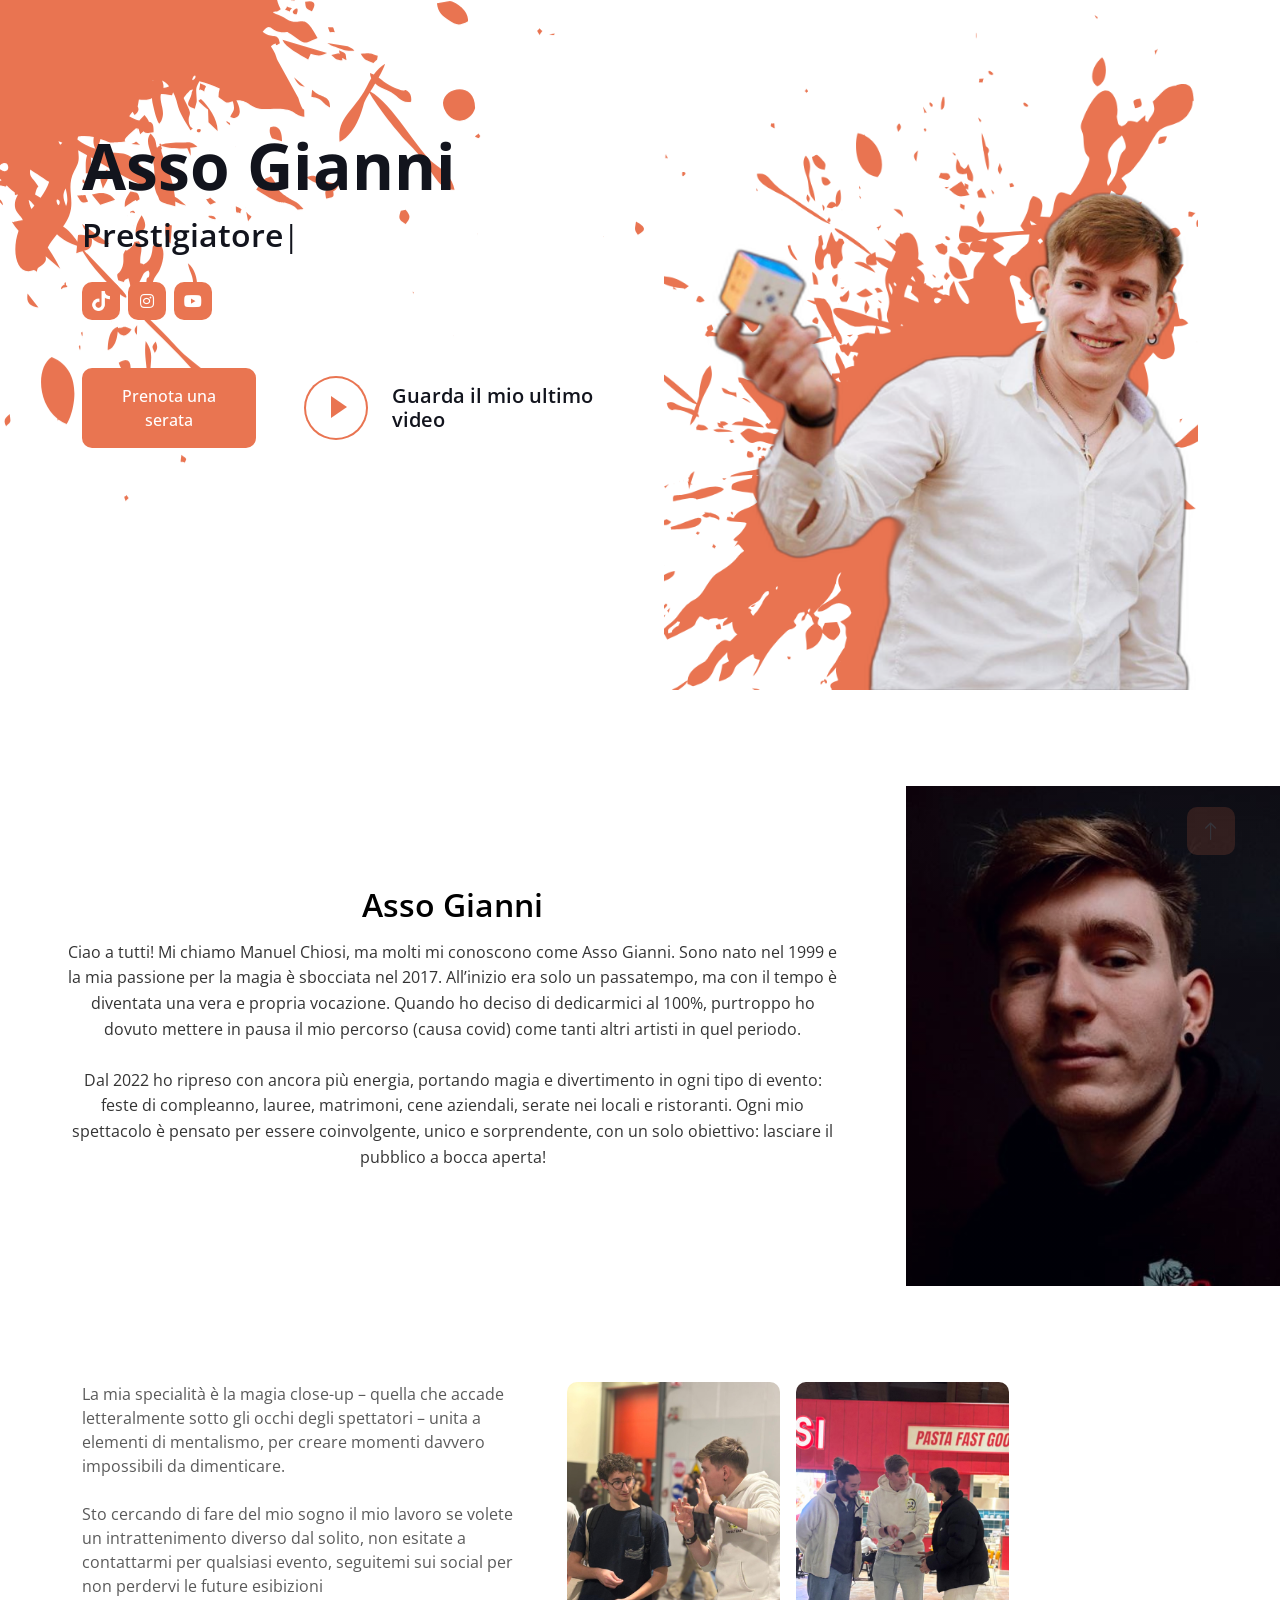
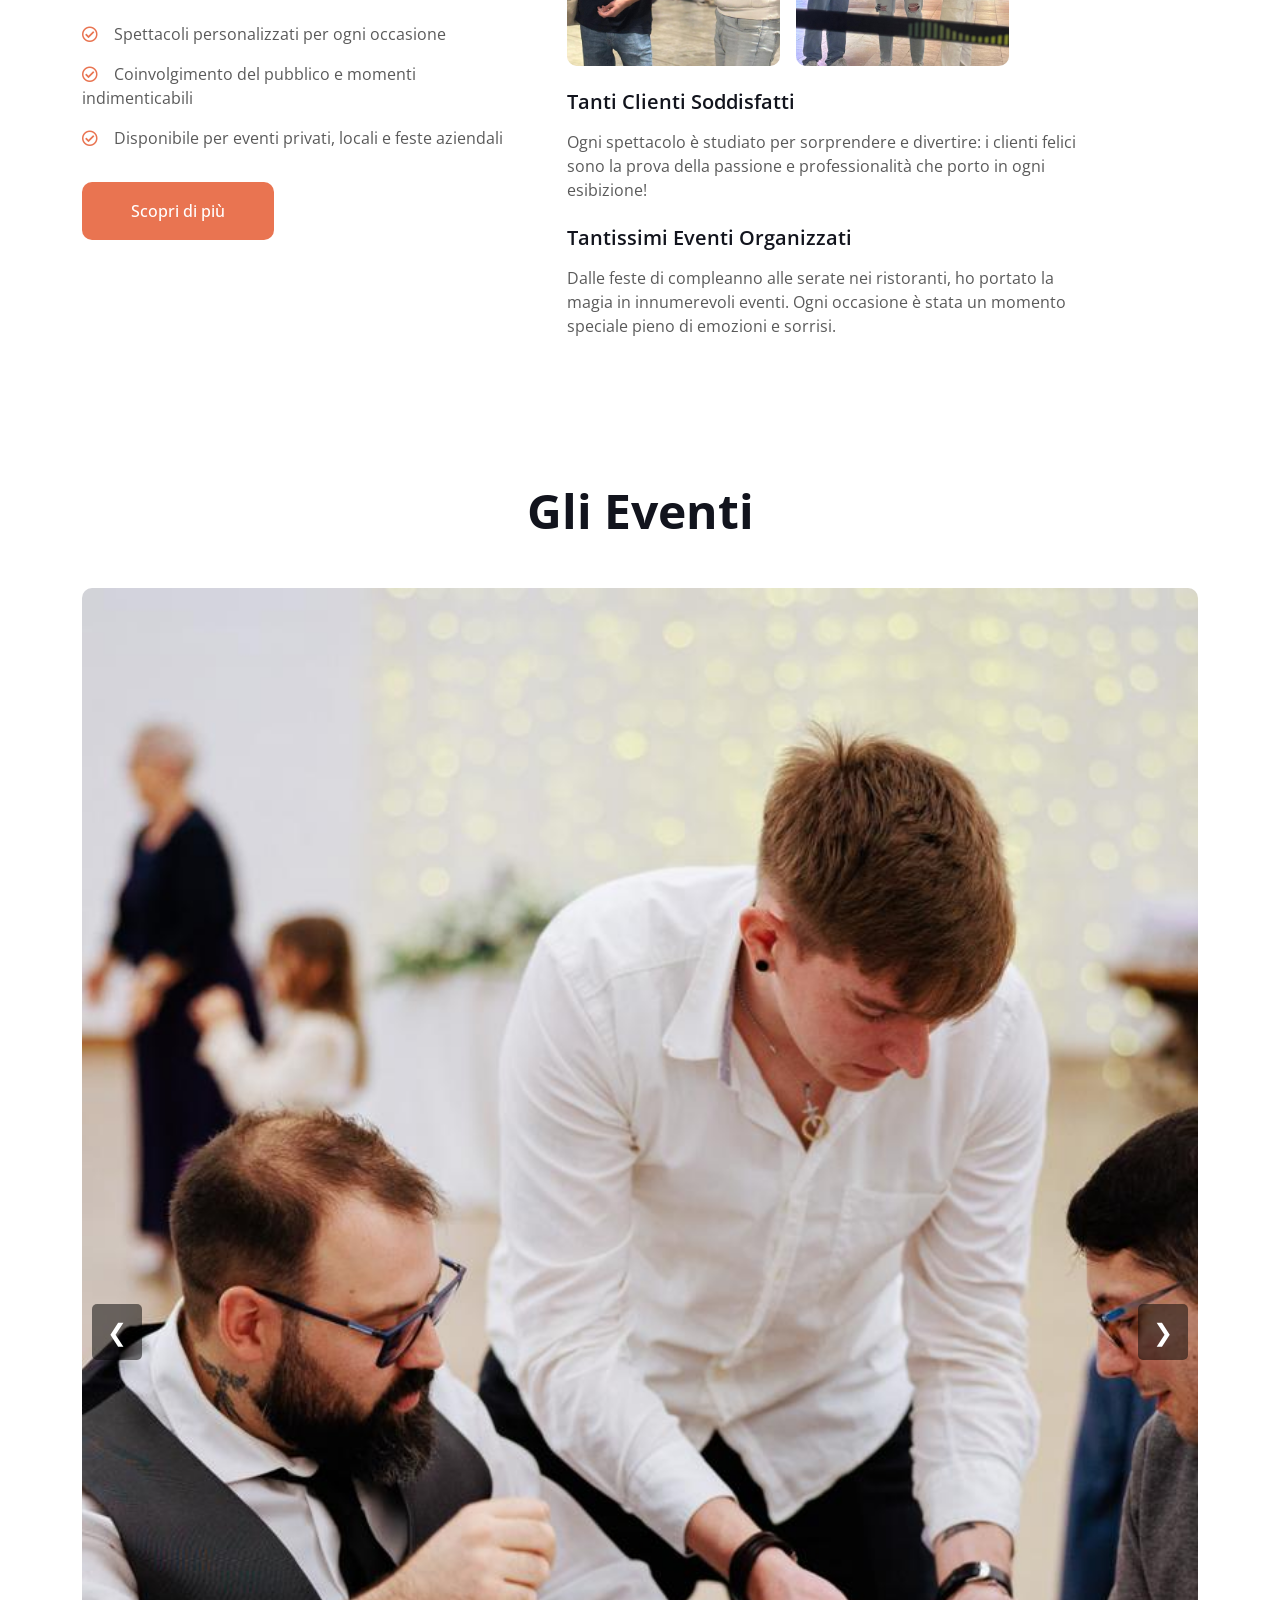
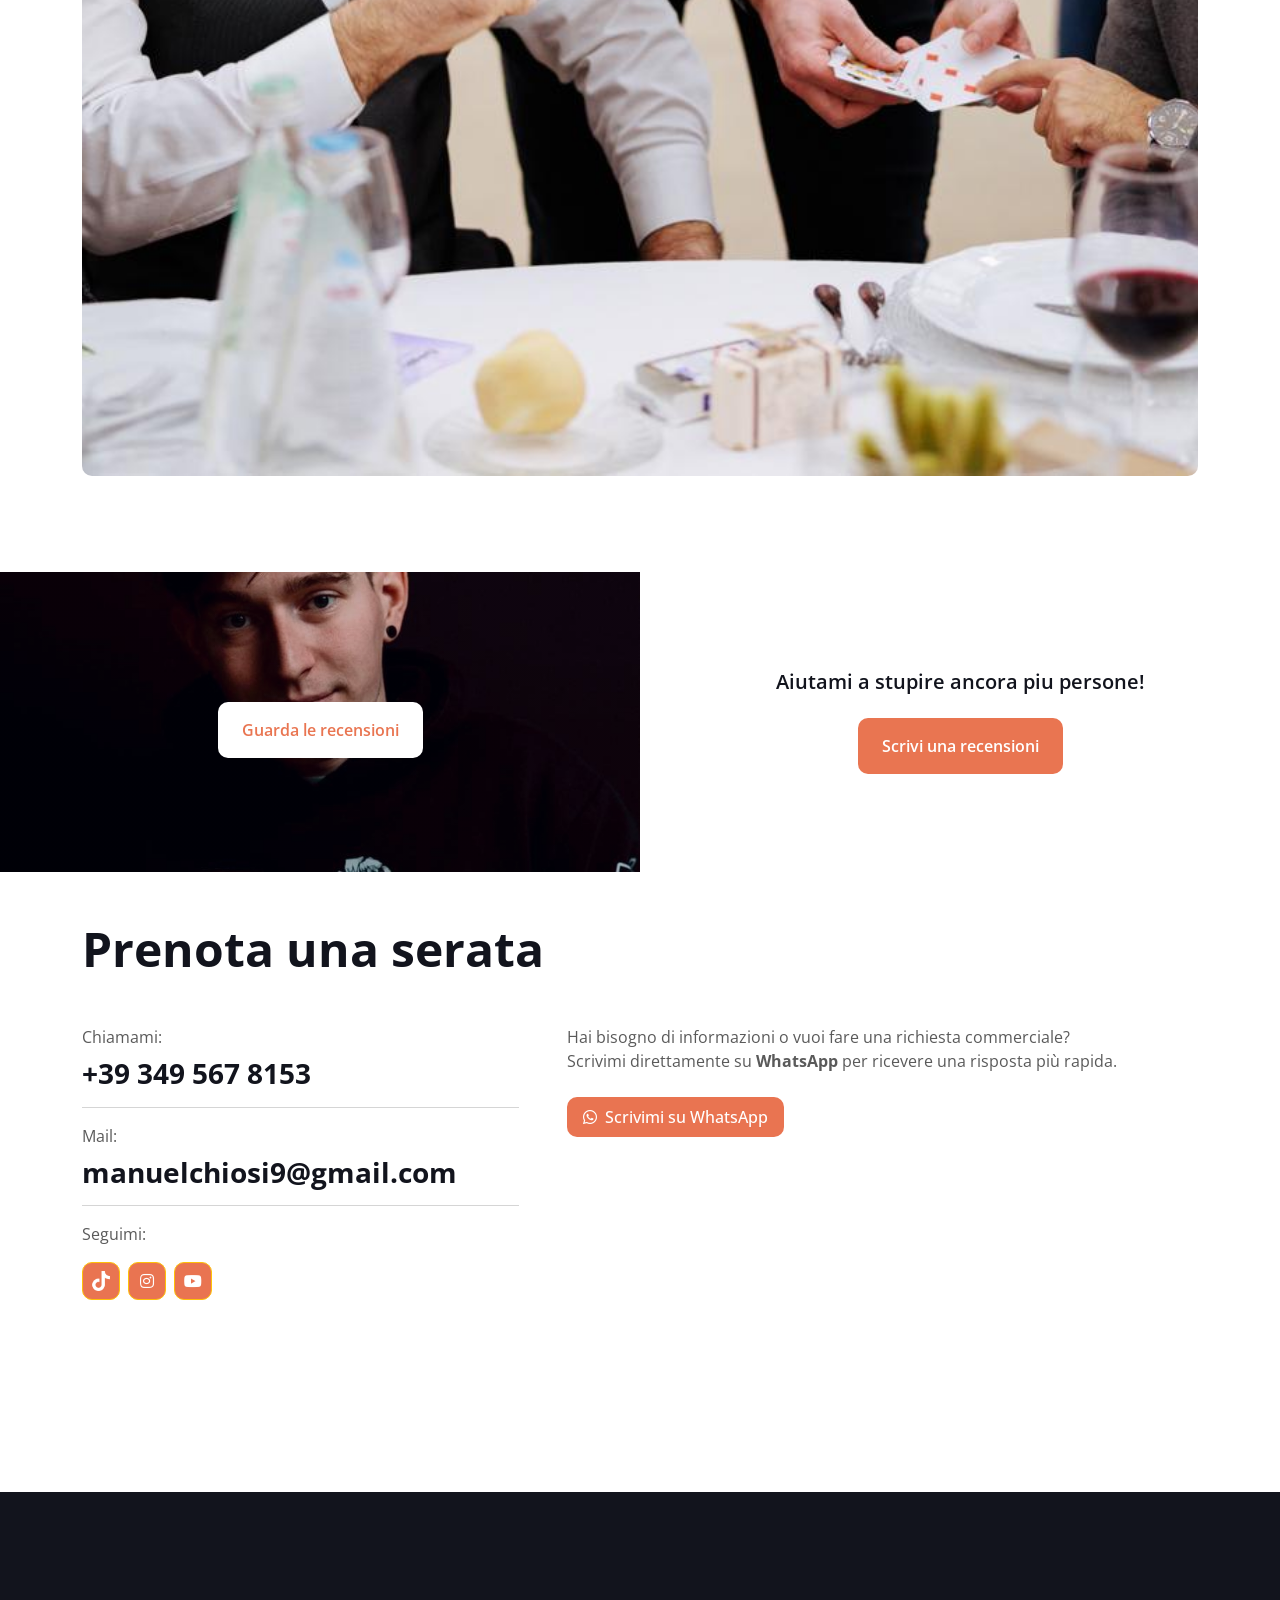
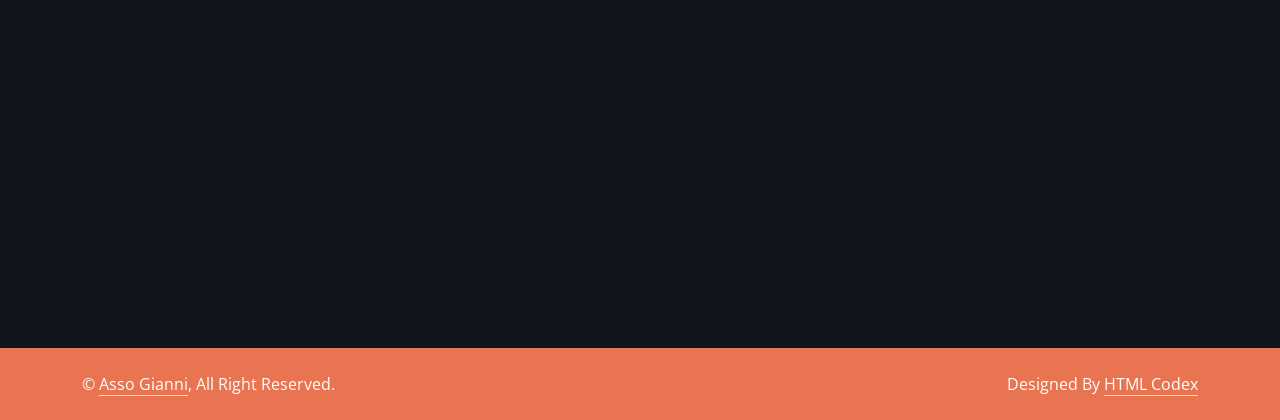
==== commit cfb0514e: "s" ====
--- a/index.html
+++ b/index.html
@@ -109,15 +109,9 @@
             <div class="content-wrapper">
             <h2>Asso Gianni</h2>
             <p>
-                    Ciao a tutti sono Manuel Chiosi ma molti mi conoscono di più come Asso Gianni nato nel ‘99 e la mia
-                    passione per la magia è nata nel 2017 inizialmente era solo un passa tempo poi quando finalmente mi
-                    sono messo di impegno al 100%, ho dovuto interrompere il mio percorso come tantissimi artisti in
-                    quel
-                    periodo per causa maggiore.
+                Ciao a tutti! Mi chiamo Manuel Chiosi, ma molti mi conoscono come Asso Gianni. Sono nato nel 1999 e la mia passione per la magia è sbocciata nel 2017. All’inizio era solo un passatempo, ma con il tempo è diventata una vera e propria vocazione. Quando ho deciso di dedicarmici al 100%, purtroppo ho dovuto mettere in pausa il mio percorso (causa covid) come tanti altri artisti in quel periodo.
                 <br><br>
-                    Dal 2022 in poi porto magia e divertimento in ogni tipo di evento: feste di compleanno, lauree,
-                    matrimoni, cene aziendali, serate nei locali e ristoranti.
-                    Ogni spettacolo è unico, coinvolgente e pensato per lasciare il pubblico a bocca aperta!
+                Dal 2022 ho ripreso con ancora più energia, portando magia e divertimento in ogni tipo di evento: feste di compleanno, lauree, matrimoni, cene aziendali, serate nei locali e ristoranti. Ogni mio spettacolo è pensato per essere coinvolgente, unico e sorprendente, con un solo obiettivo: lasciare il pubblico a bocca aperta!
             </p>
             </div>
         </div>
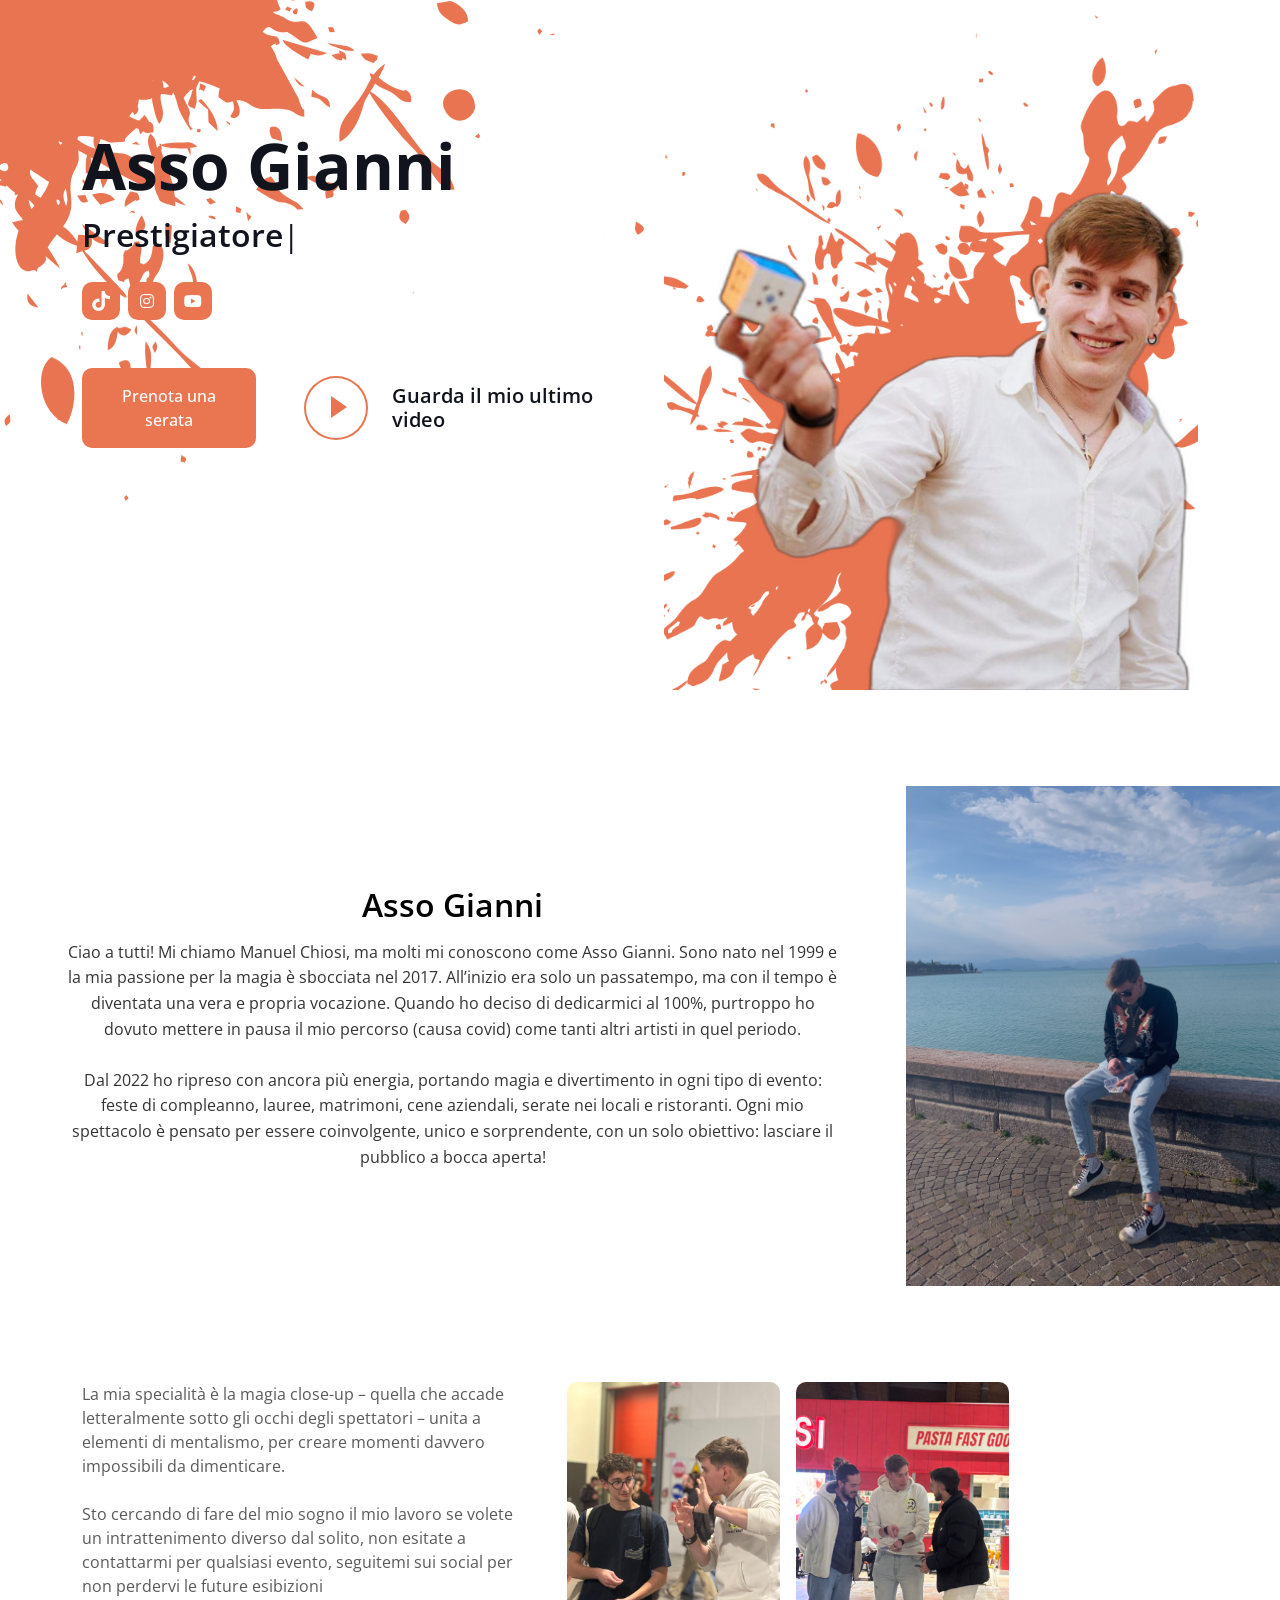
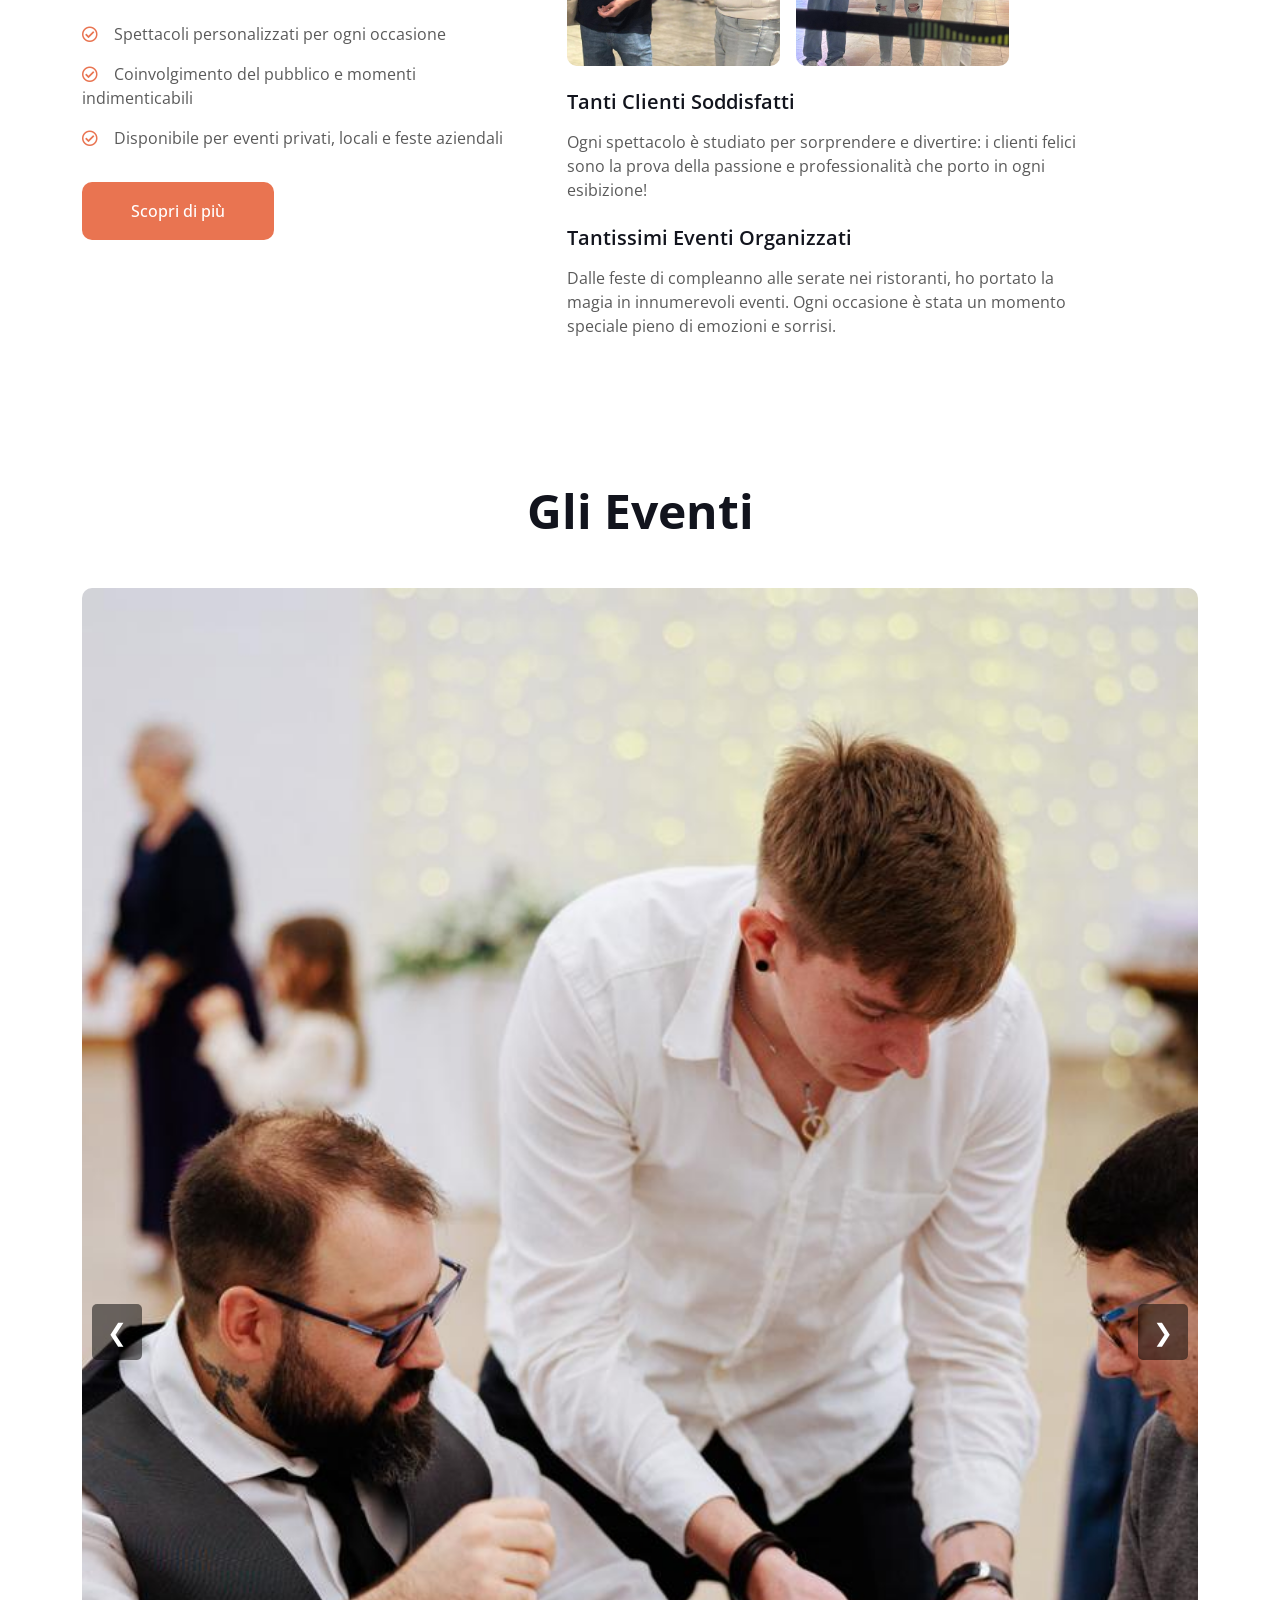
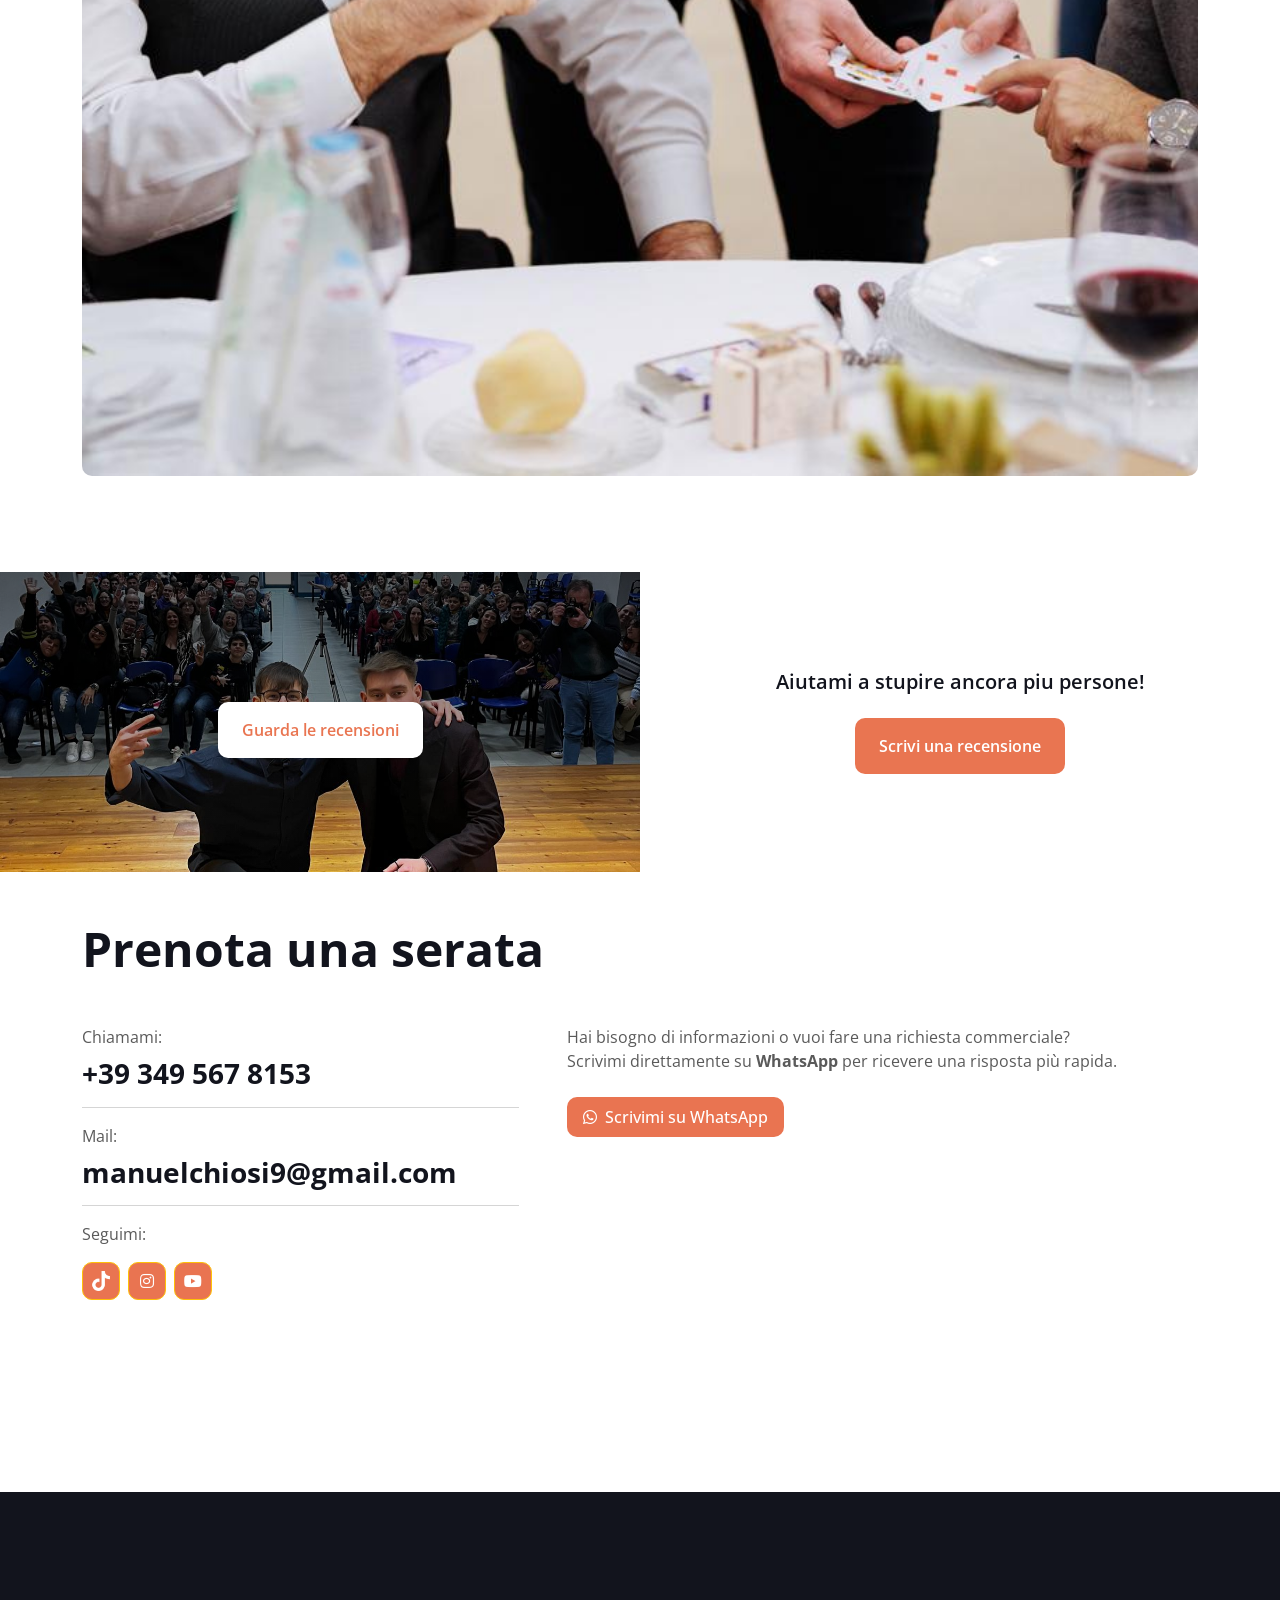
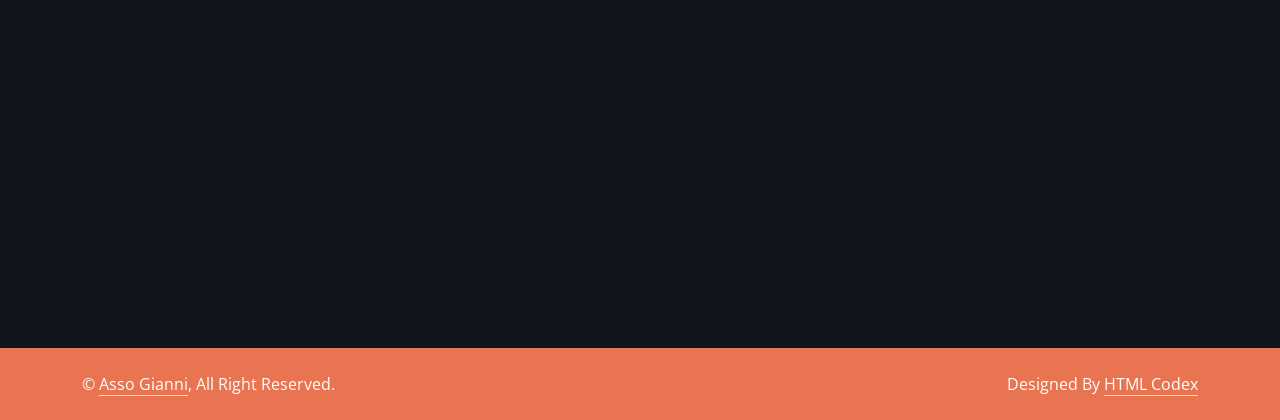
==== commit e7c1a860: "modifiche del babbo" ====
--- a/index.html
+++ b/index.html
@@ -600,7 +600,7 @@
         <div class="content-wrapper">
             <h5>Aiutami a stupire ancora piu persone!</h5>
                 <a href="https://g.page/r/CYAN7idlI3WjEAE/review" class="btn btn-btn1 py-3 px-4 me-5">Scrivi una
-                    recensioni</a>
+                    recensione</a>
         </div>
         </div>
     </div>
--- a/css/style.css
+++ b/css/style.css
@@ -632,7 +632,7 @@
   
 /* Colonna con immagine */
 .hero-image-side {
-    background-image: linear-gradient(rgba(1,0,68,0.1), rgba(1,0,68,0.1)), url('../img/15.jpg');
+    background-image: linear-gradient(rgba(1,0,68,0.1), rgba(1,0,68,0.1)), url('../img/16.jpg');
     background-size: cover;
     background-position: center;
     background-repeat: no-repeat;
@@ -688,7 +688,7 @@
   
   /* Colonna immagine */
   .testimonial-image-side {
-    background-image: linear-gradient(rgba(1,0,68,0.1), rgba(1,0,68,0.1)), url('../img/1.jpg');
+    background-image: linear-gradient(rgba(0,0,0,0.6), rgba(0,0,0,0.1)), url('../img/14.jpg');
     background-size: cover;
     background-position: center;
     background-repeat: no-repeat;
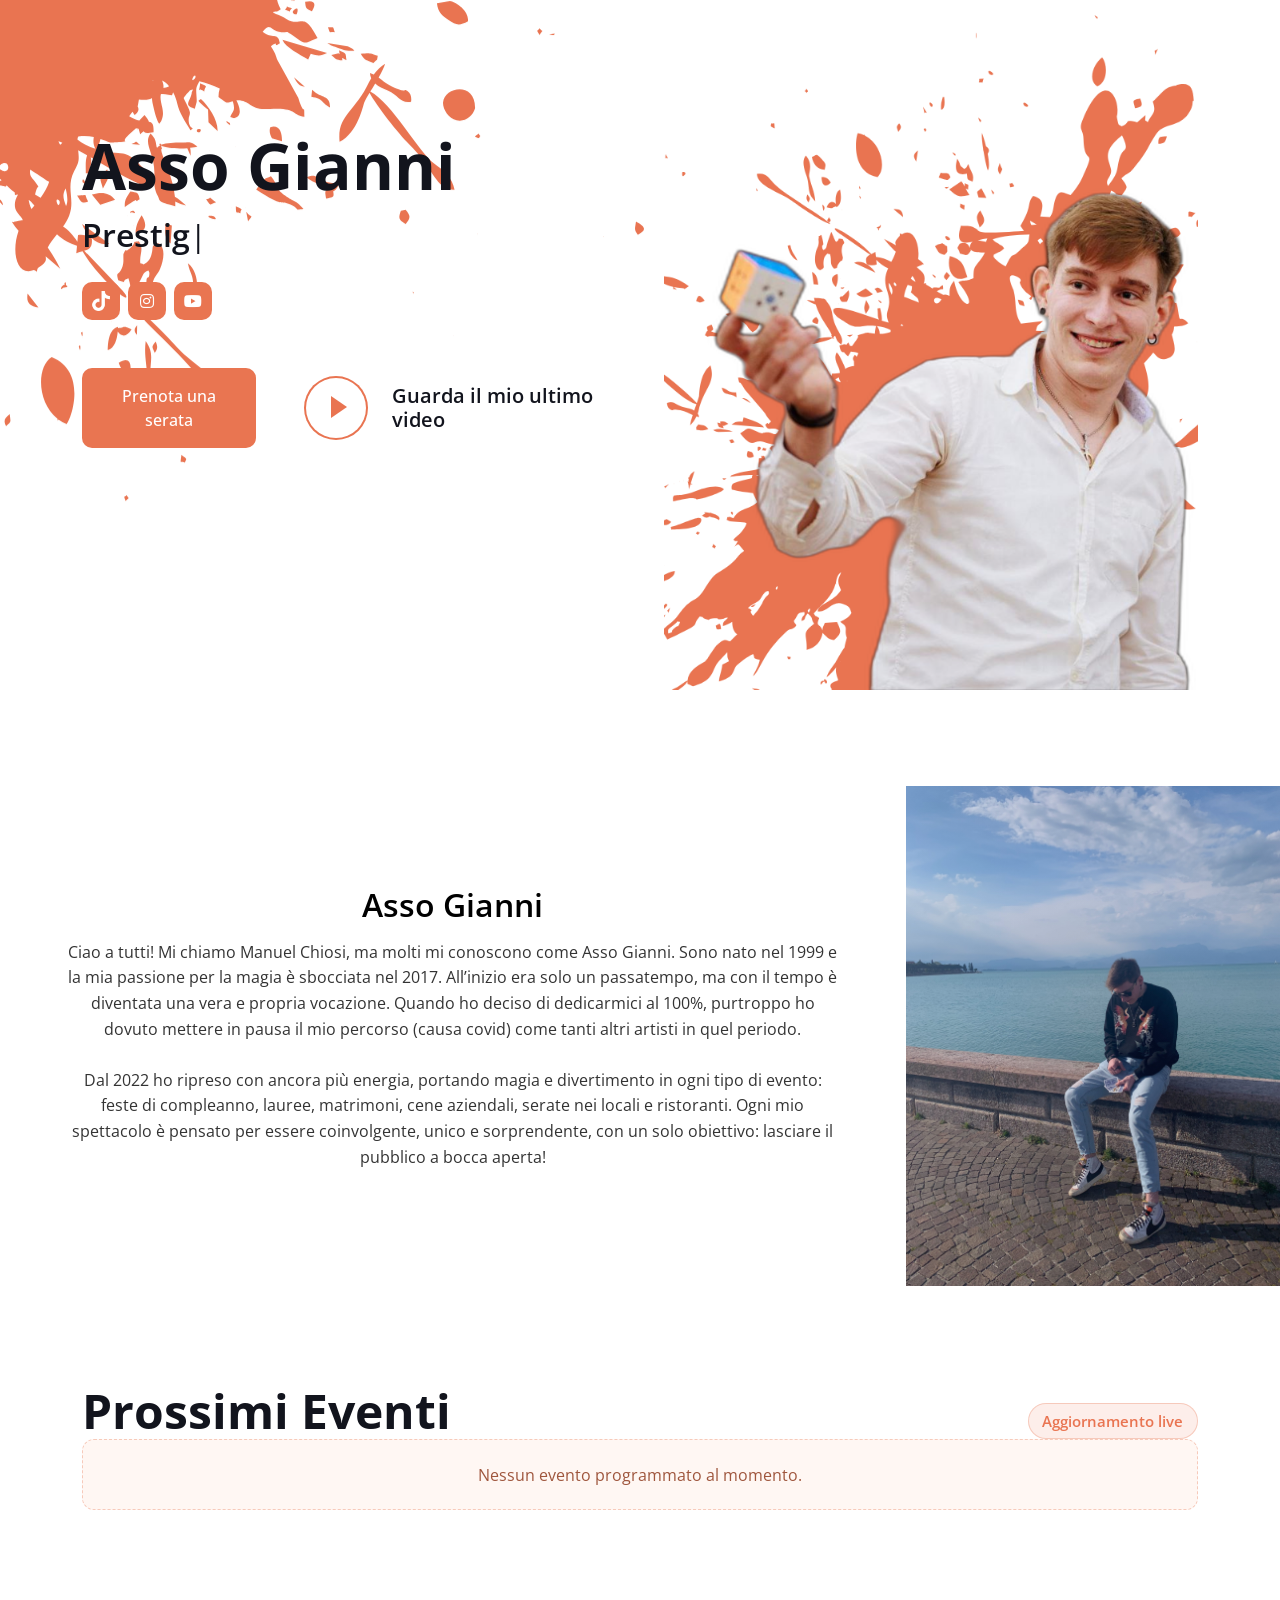
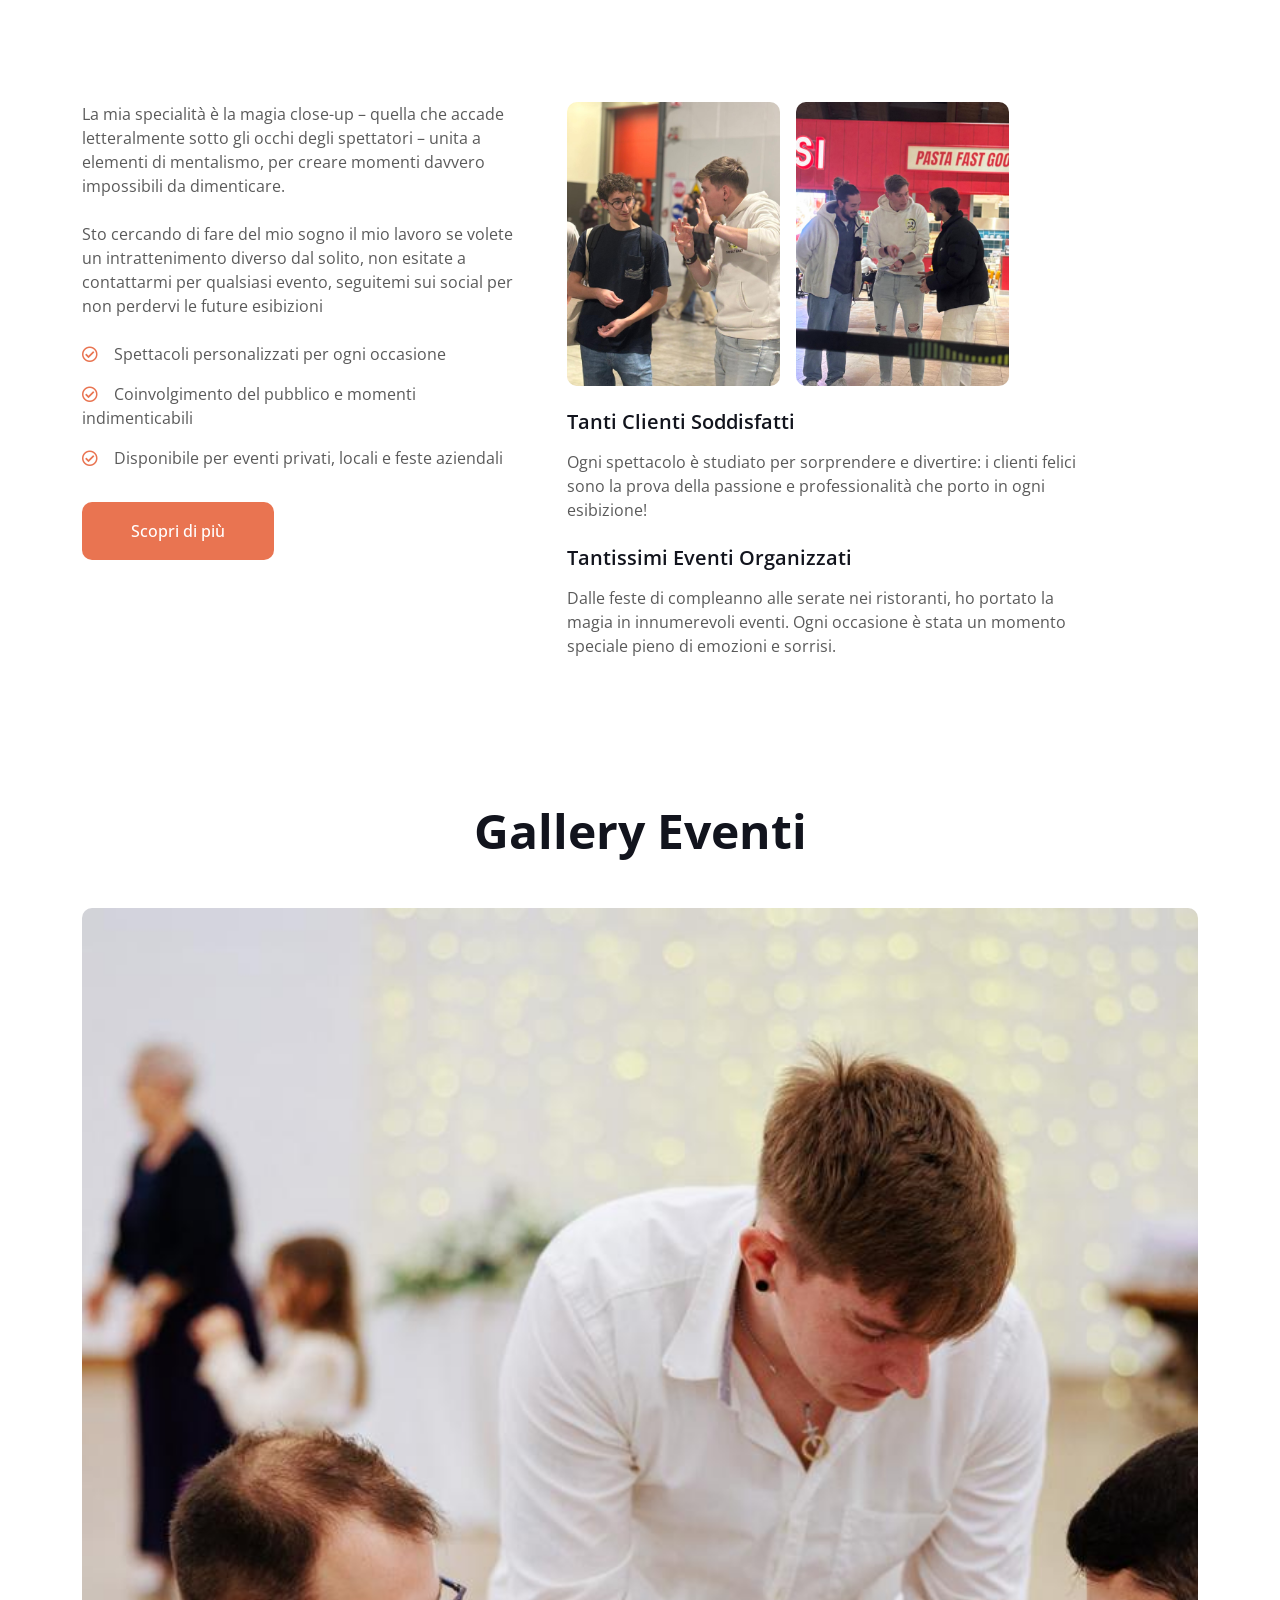
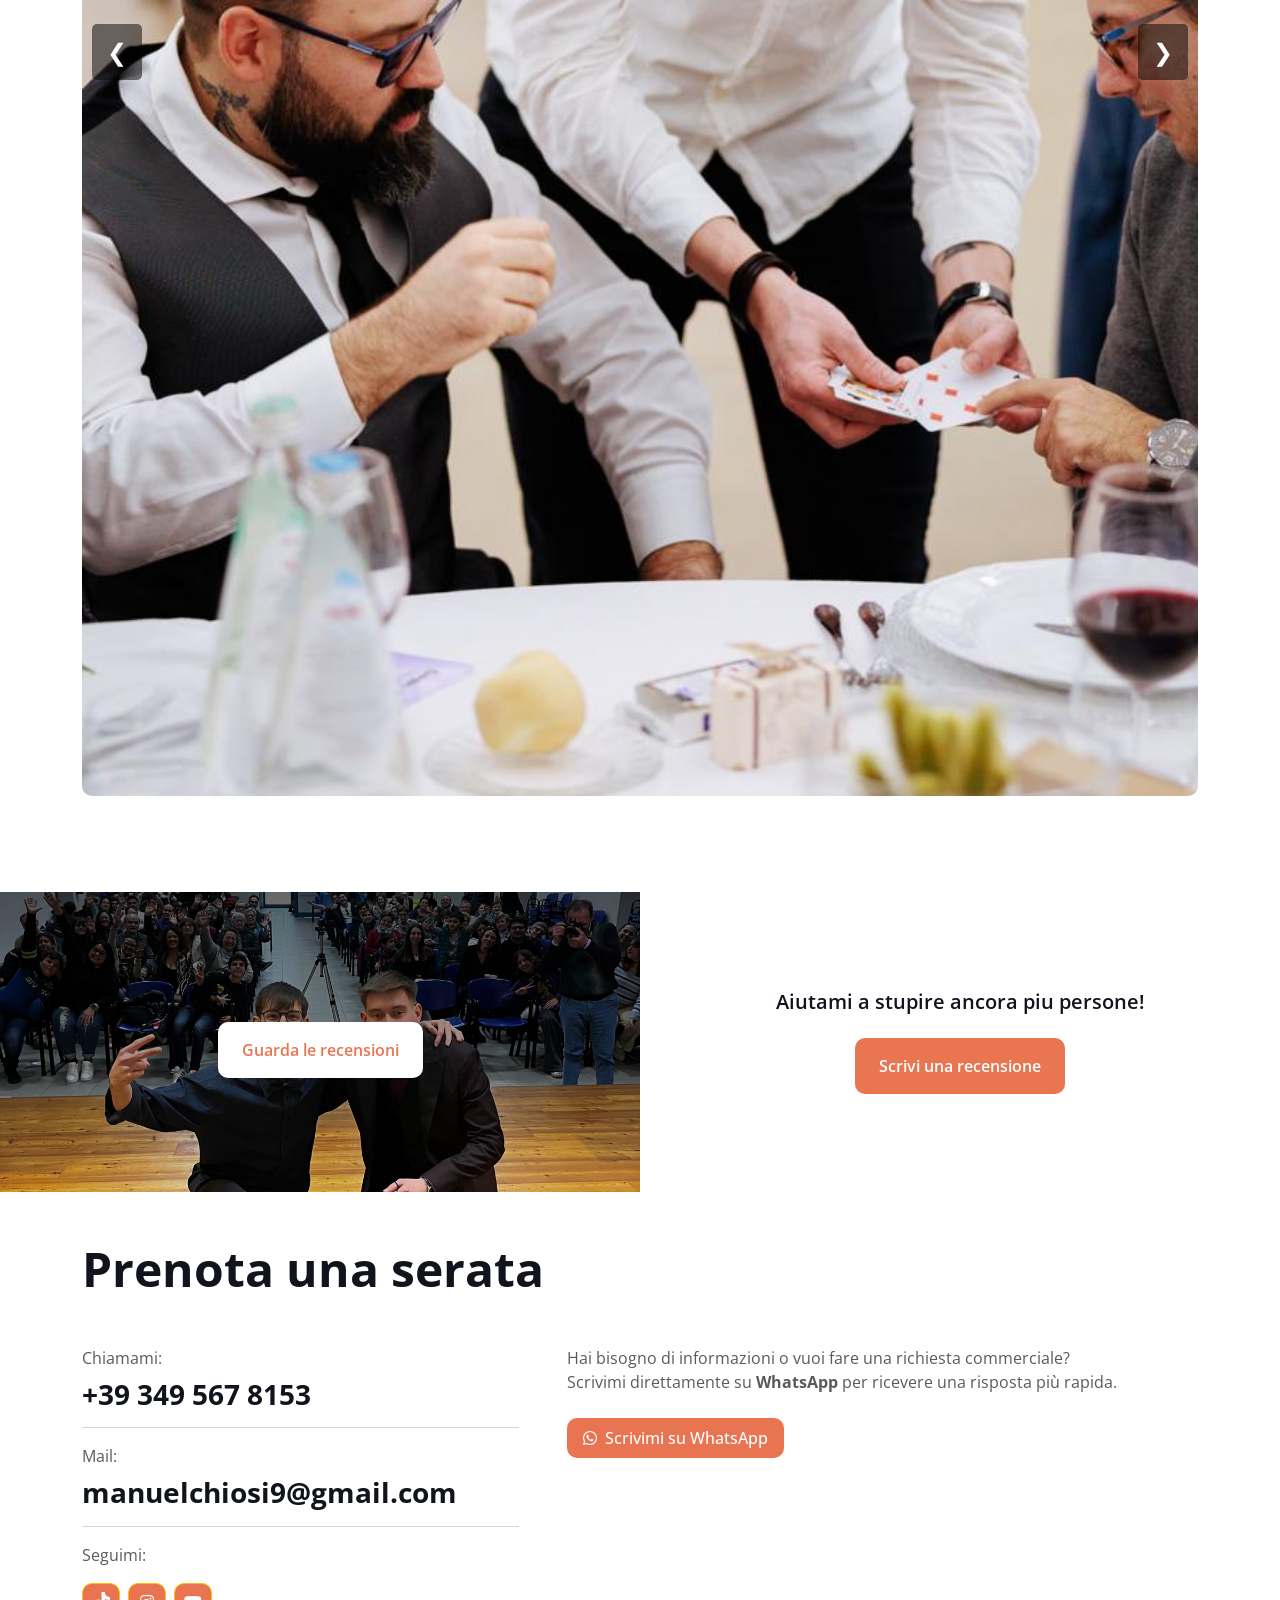
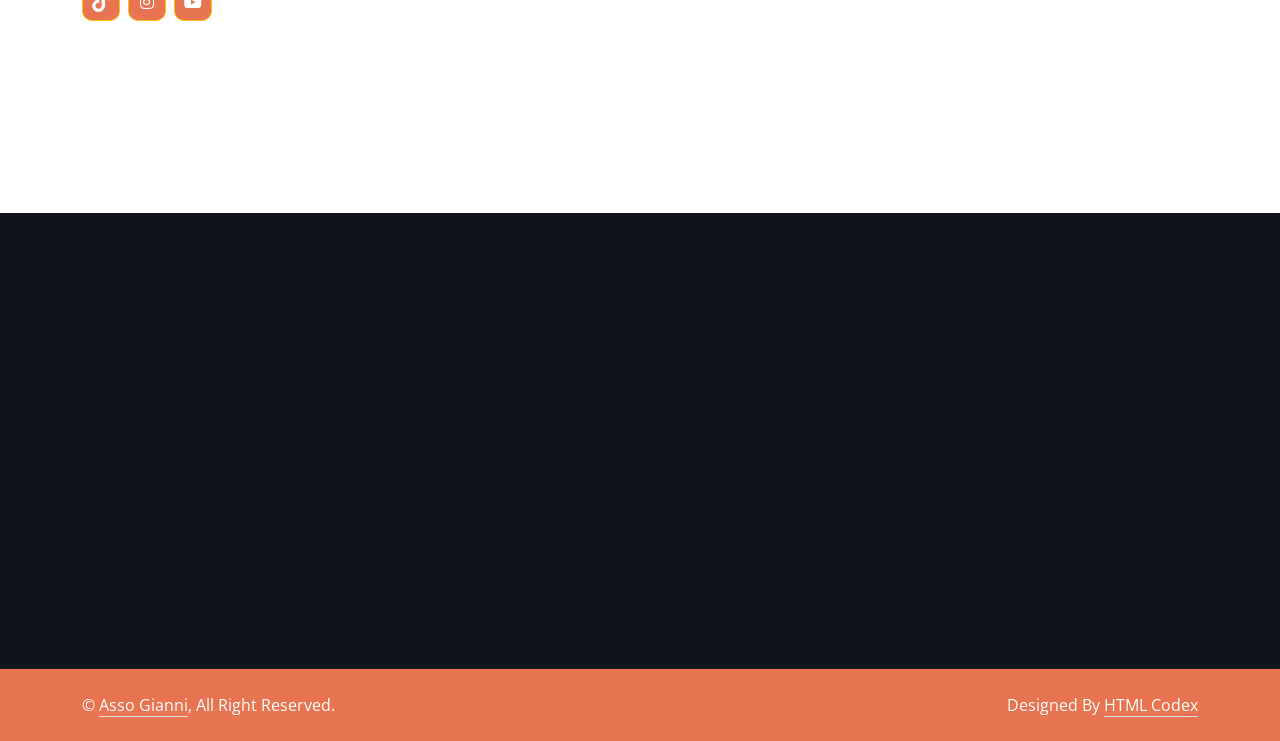
==== commit f4d031c2: "Add event management features with admin interface and live updates" ====
--- a/index.html
+++ b/index.html
@@ -121,6 +121,25 @@
     </div>
     <!-- Hero End -->
 
+    <!-- Upcoming Events Start -->
+    <div class="container-xxl py-6" id="events">
+        <div class="container">
+            <div class="row g-5 mb-4 align-items-end wow fadeInUp" data-wow-delay="0.1s">
+                <div class="col-lg-8">
+                    <h1 class="display-5 mb-0">Prossimi Eventi</h1>
+                </div>
+                <div class="col-lg-4 text-lg-end">
+                    <span class="events-live-badge">Aggiornamento live</span>
+                </div>
+            </div>
+            <div id="upcoming-events-list" class="row g-4"></div>
+            <div id="upcoming-events-empty" class="event-empty-state d-none wow fadeInUp" data-wow-delay="0.2s">
+                Nessun evento programmato al momento.
+            </div>
+        </div>
+    </div>
+    <!-- Upcoming Events End -->
+
     <!-- Video Modal Start -->
     <div class="modal modal-video fade" id="videoModal" tabindex="-1" aria-labelledby="exampleModalLabel" aria-hidden="true">
         <div class="modal-dialog">
@@ -399,11 +418,11 @@
 
 
     <!-- Projects Start -->
-    <div class="container-xxl py-6 pt-5" id="events">
+    <div class="container-xxl py-6 pt-5" id="gallery-events">
         <div class="container">
             <div class="row g-5 mb-5 align-items-center wow fadeInUp" data-wow-delay="0.1s">
                 <div class="col-12">
-                    <h1 class="display-5 mb-0 text-center">Gli Eventi</h1>
+                    <h1 class="display-5 mb-0 text-center">Gallery Eventi</h1>
                 </div>
             </div>
     
@@ -709,6 +728,7 @@
 
     <!-- Template Javascript -->
     <script src="js/main.js"></script>
+    <script src="js/events-public.js"></script>
 </body>
 
 </html>
--- a/css/style.css
+++ b/css/style.css
@@ -463,6 +463,56 @@
     right: 10px;
 }
 
+.events-live-badge {
+    display: inline-block;
+    background: rgba(233, 117, 81, 0.12);
+    color: #E97451;
+    border: 1px solid rgba(233, 117, 81, 0.3);
+    border-radius: 999px;
+    font-weight: 600;
+    font-size: 0.95rem;
+    padding: 0.35rem 0.85rem;
+}
+
+.event-card {
+    height: 100%;
+    background: #fff;
+    border: 1px solid #f0f0f0;
+    border-radius: 16px;
+    box-shadow: 0 8px 24px rgba(0, 0, 0, 0.05);
+    padding: 1.25rem;
+    transition: transform .2s ease, box-shadow .2s ease;
+}
+
+.event-card:hover {
+    transform: translateY(-3px);
+    box-shadow: 0 12px 30px rgba(0, 0, 0, 0.08);
+}
+
+.event-date {
+    color: #E97451;
+    font-weight: 700;
+    margin-bottom: 0.6rem;
+}
+
+.event-title {
+    margin-bottom: 0.5rem;
+}
+
+.event-location {
+    color: #5f646b;
+    margin-bottom: 0;
+}
+
+.event-empty-state {
+    text-align: center;
+    padding: 1.4rem;
+    border-radius: 12px;
+    background: #fff7f3;
+    color: #9f563d;
+    border: 1px dashed rgba(233, 117, 81, 0.35);
+}
+
 @media (max-width: 768px) {
     .carousel-control {
         padding: 8px 12px;
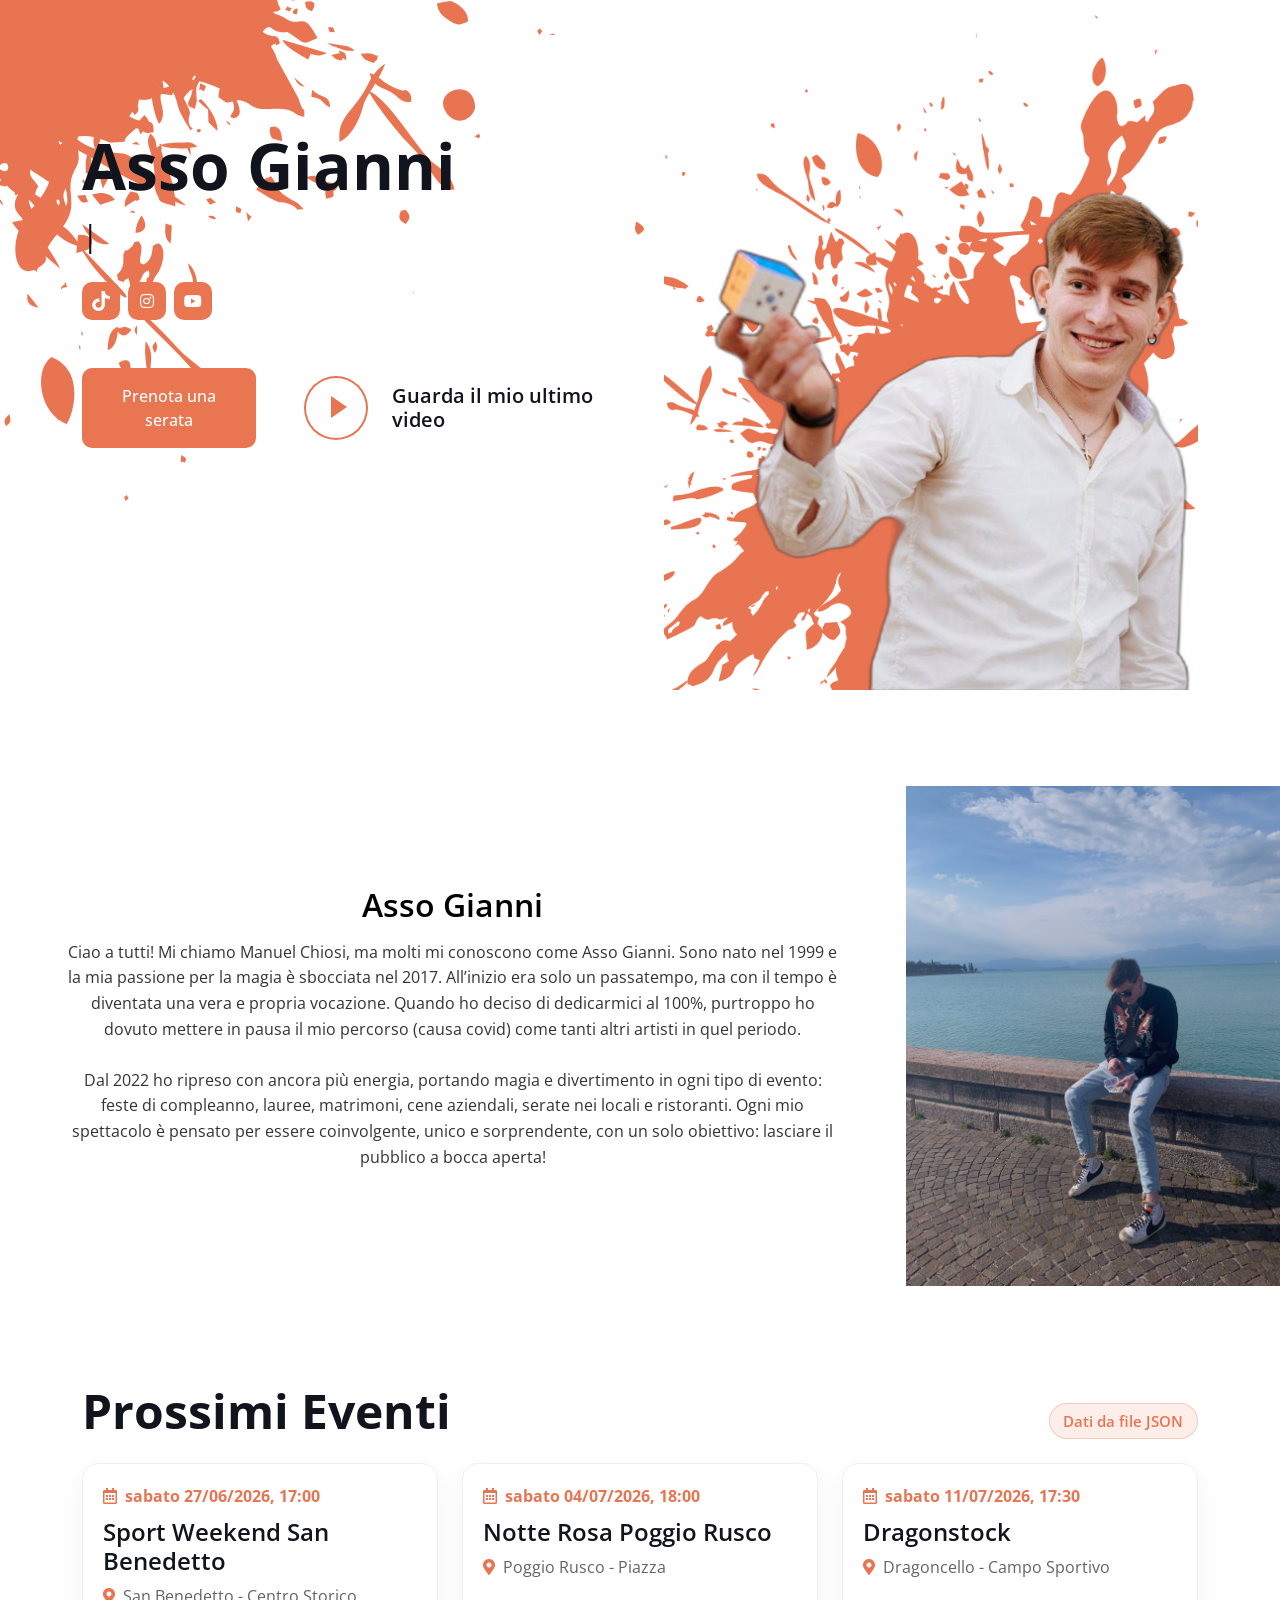
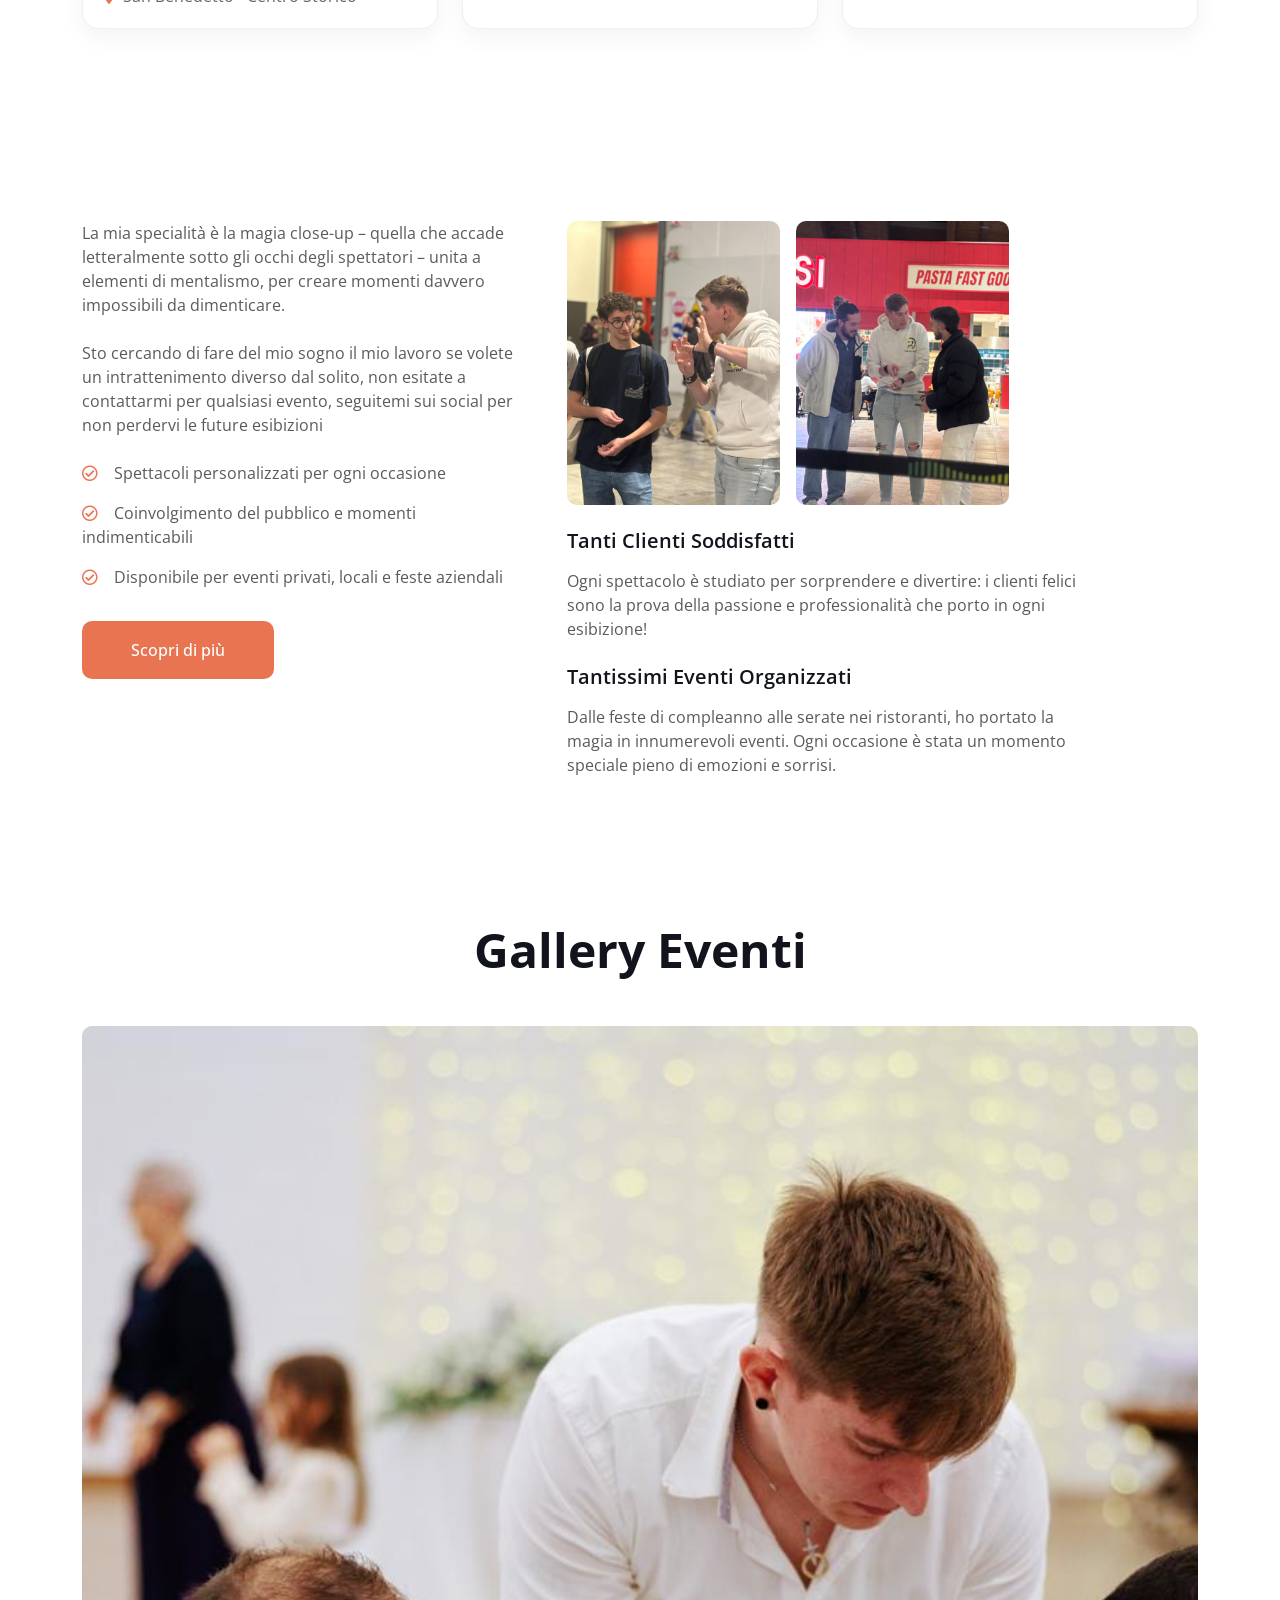
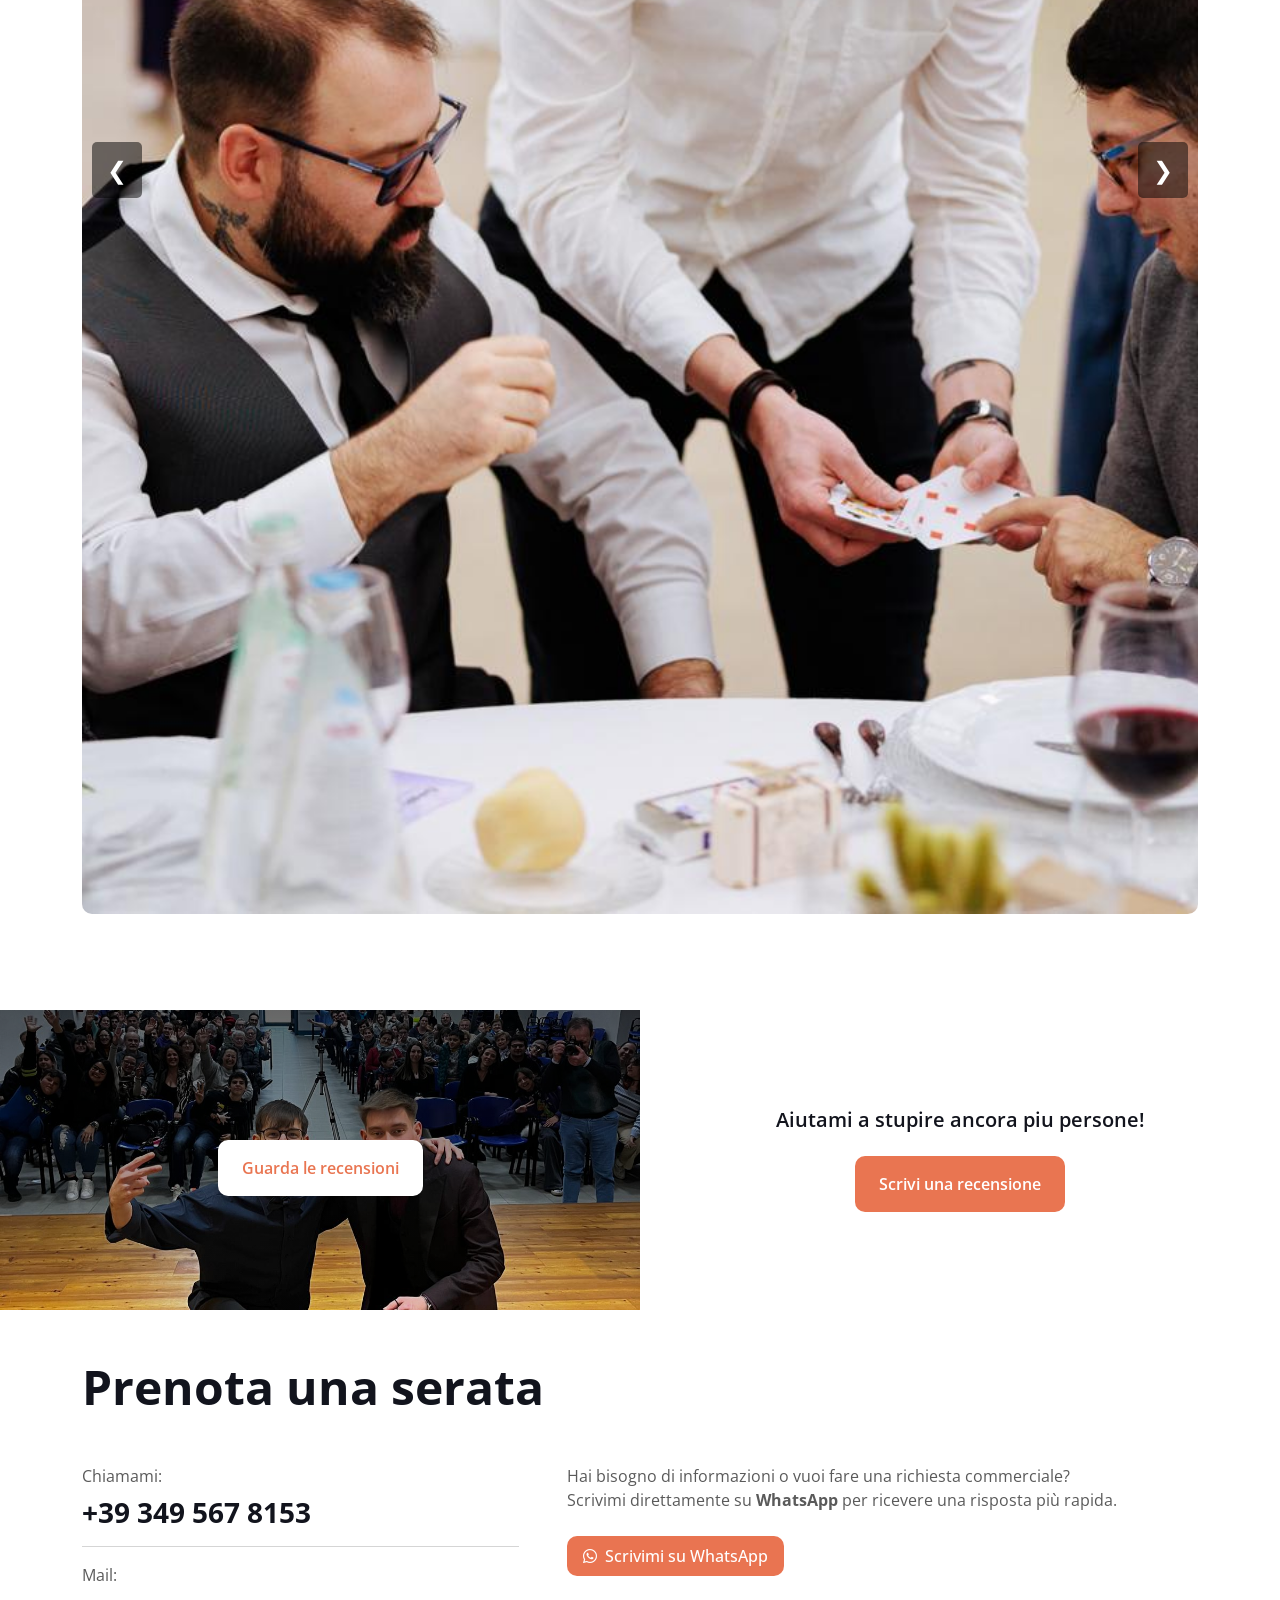
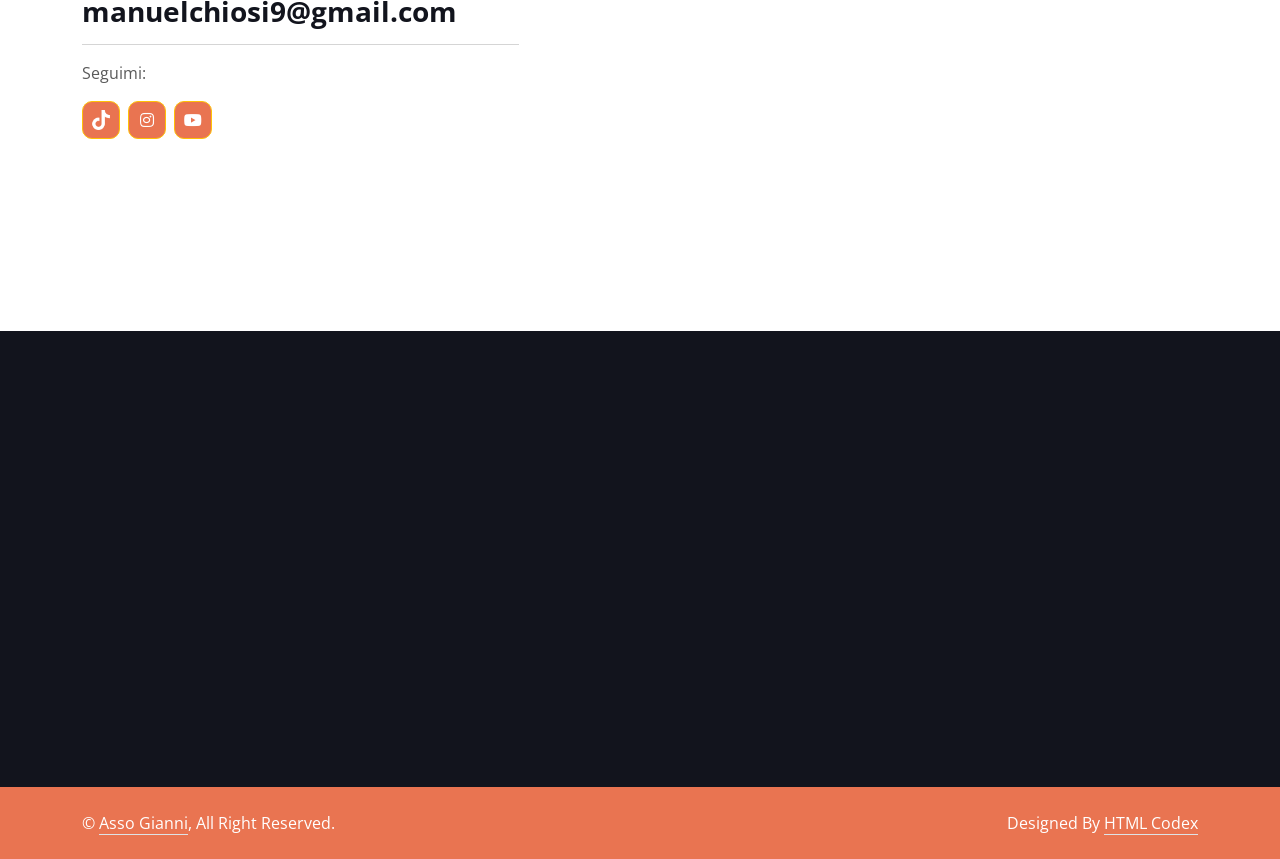
==== commit a425e621: "Refactor admin interface: remove authentication, add JSON import/export features, and update event h" ====
--- a/index.html
+++ b/index.html
@@ -129,7 +129,7 @@
                     <h1 class="display-5 mb-0">Prossimi Eventi</h1>
                 </div>
                 <div class="col-lg-4 text-lg-end">
-                    <span class="events-live-badge">Aggiornamento live</span>
+                    <span class="events-live-badge">Dati da file JSON</span>
                 </div>
             </div>
             <div id="upcoming-events-list" class="row g-4"></div>
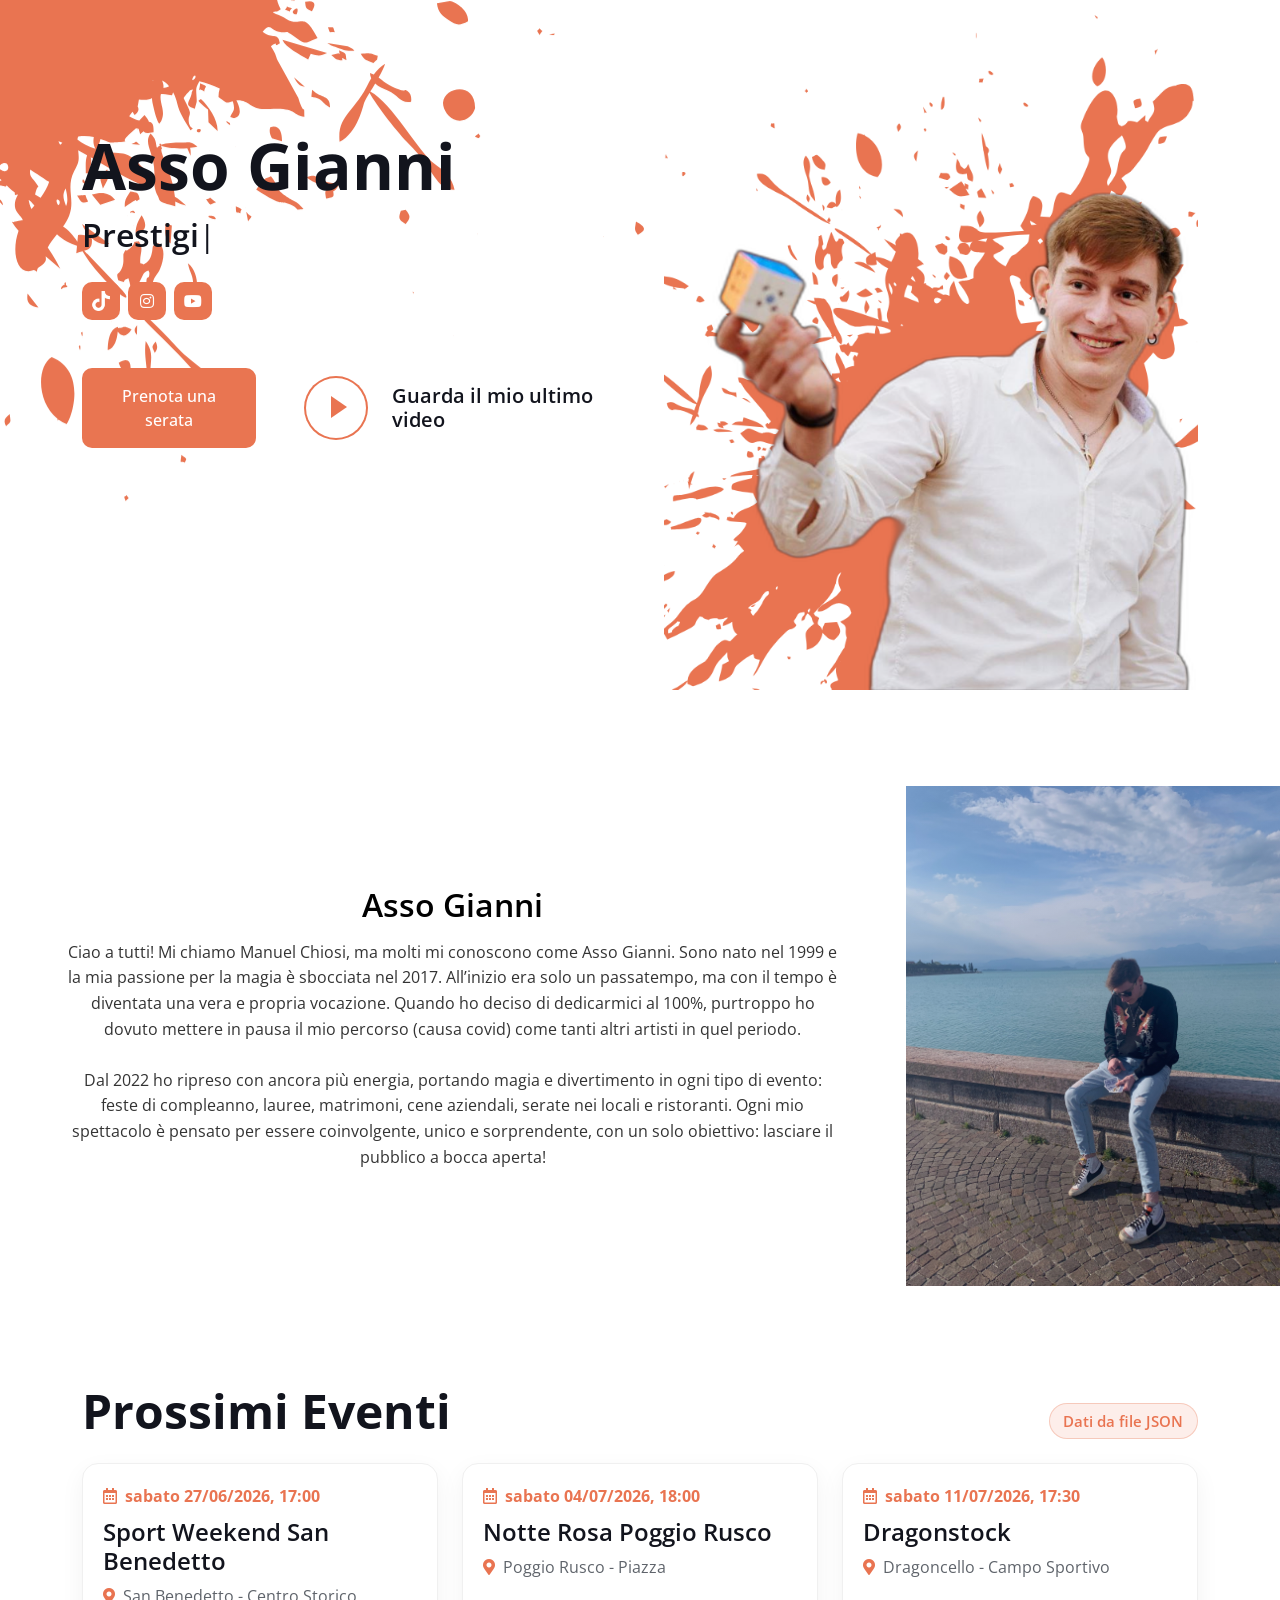
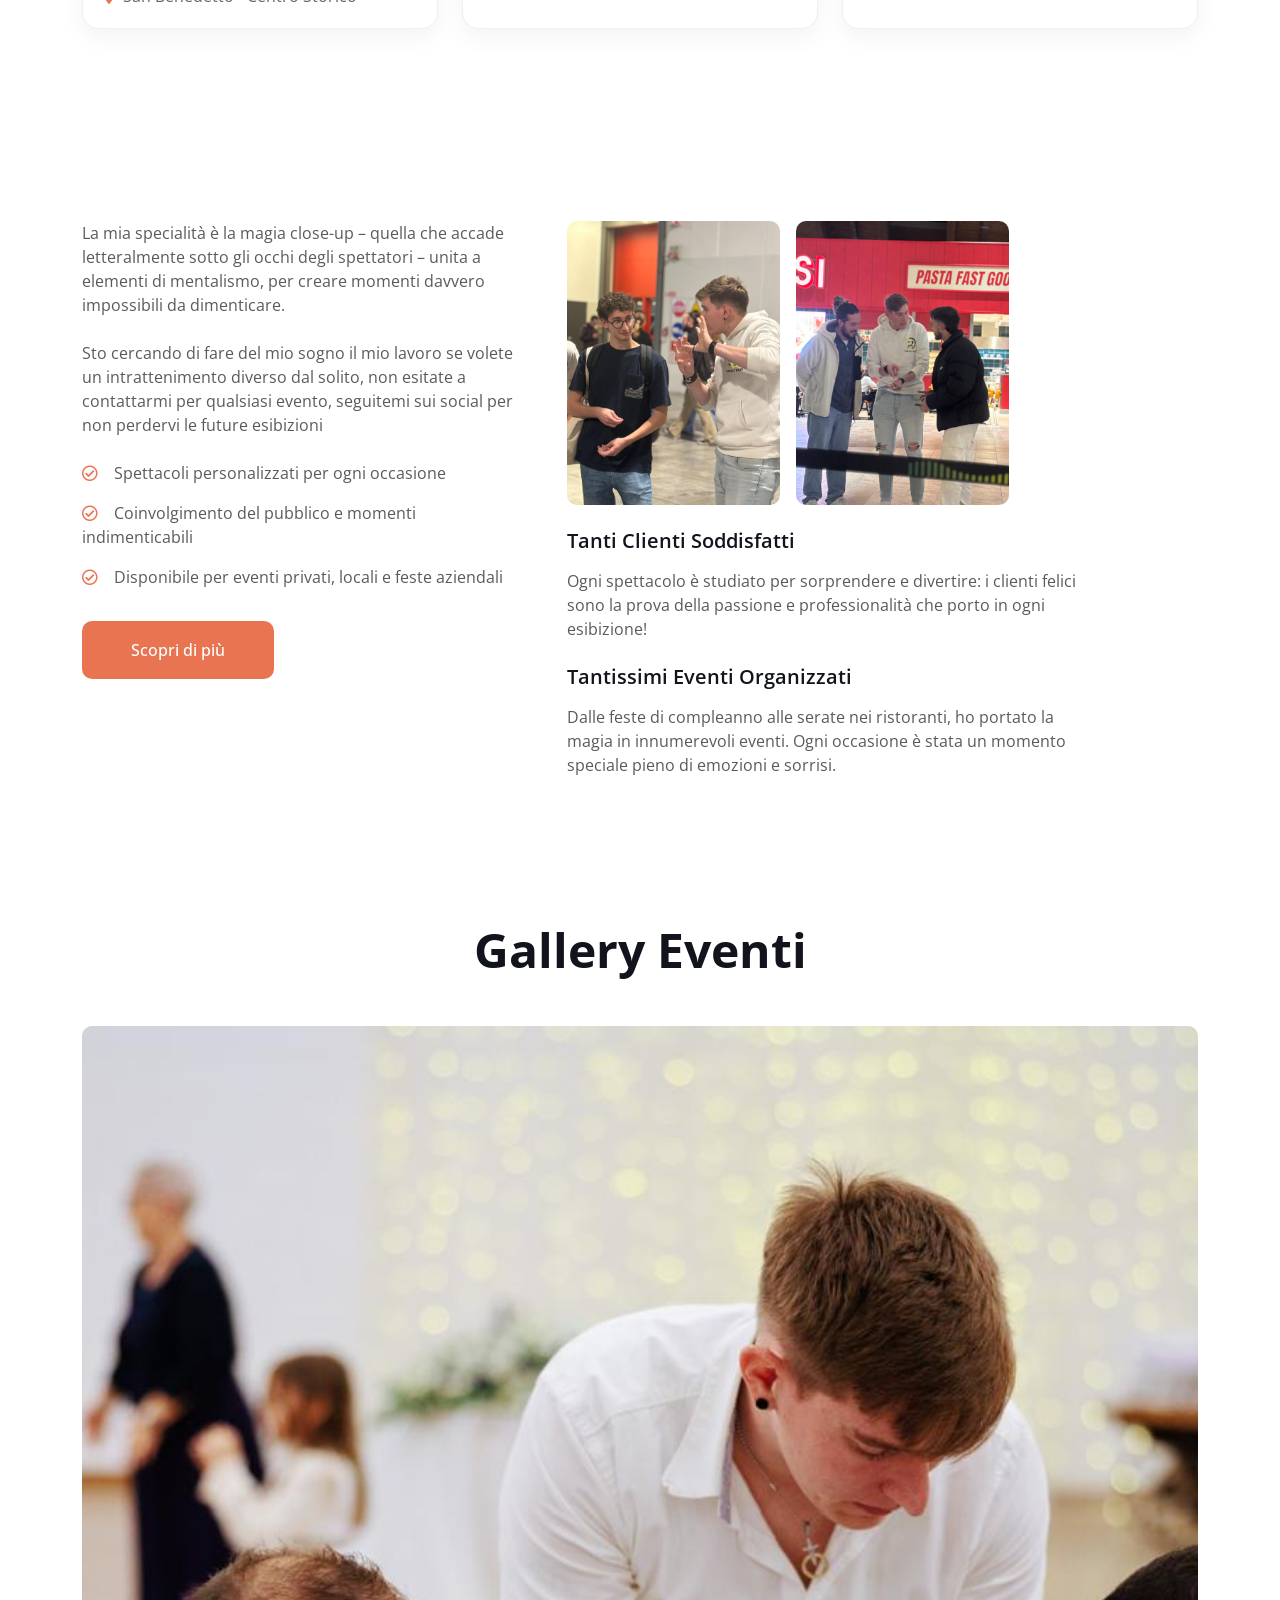
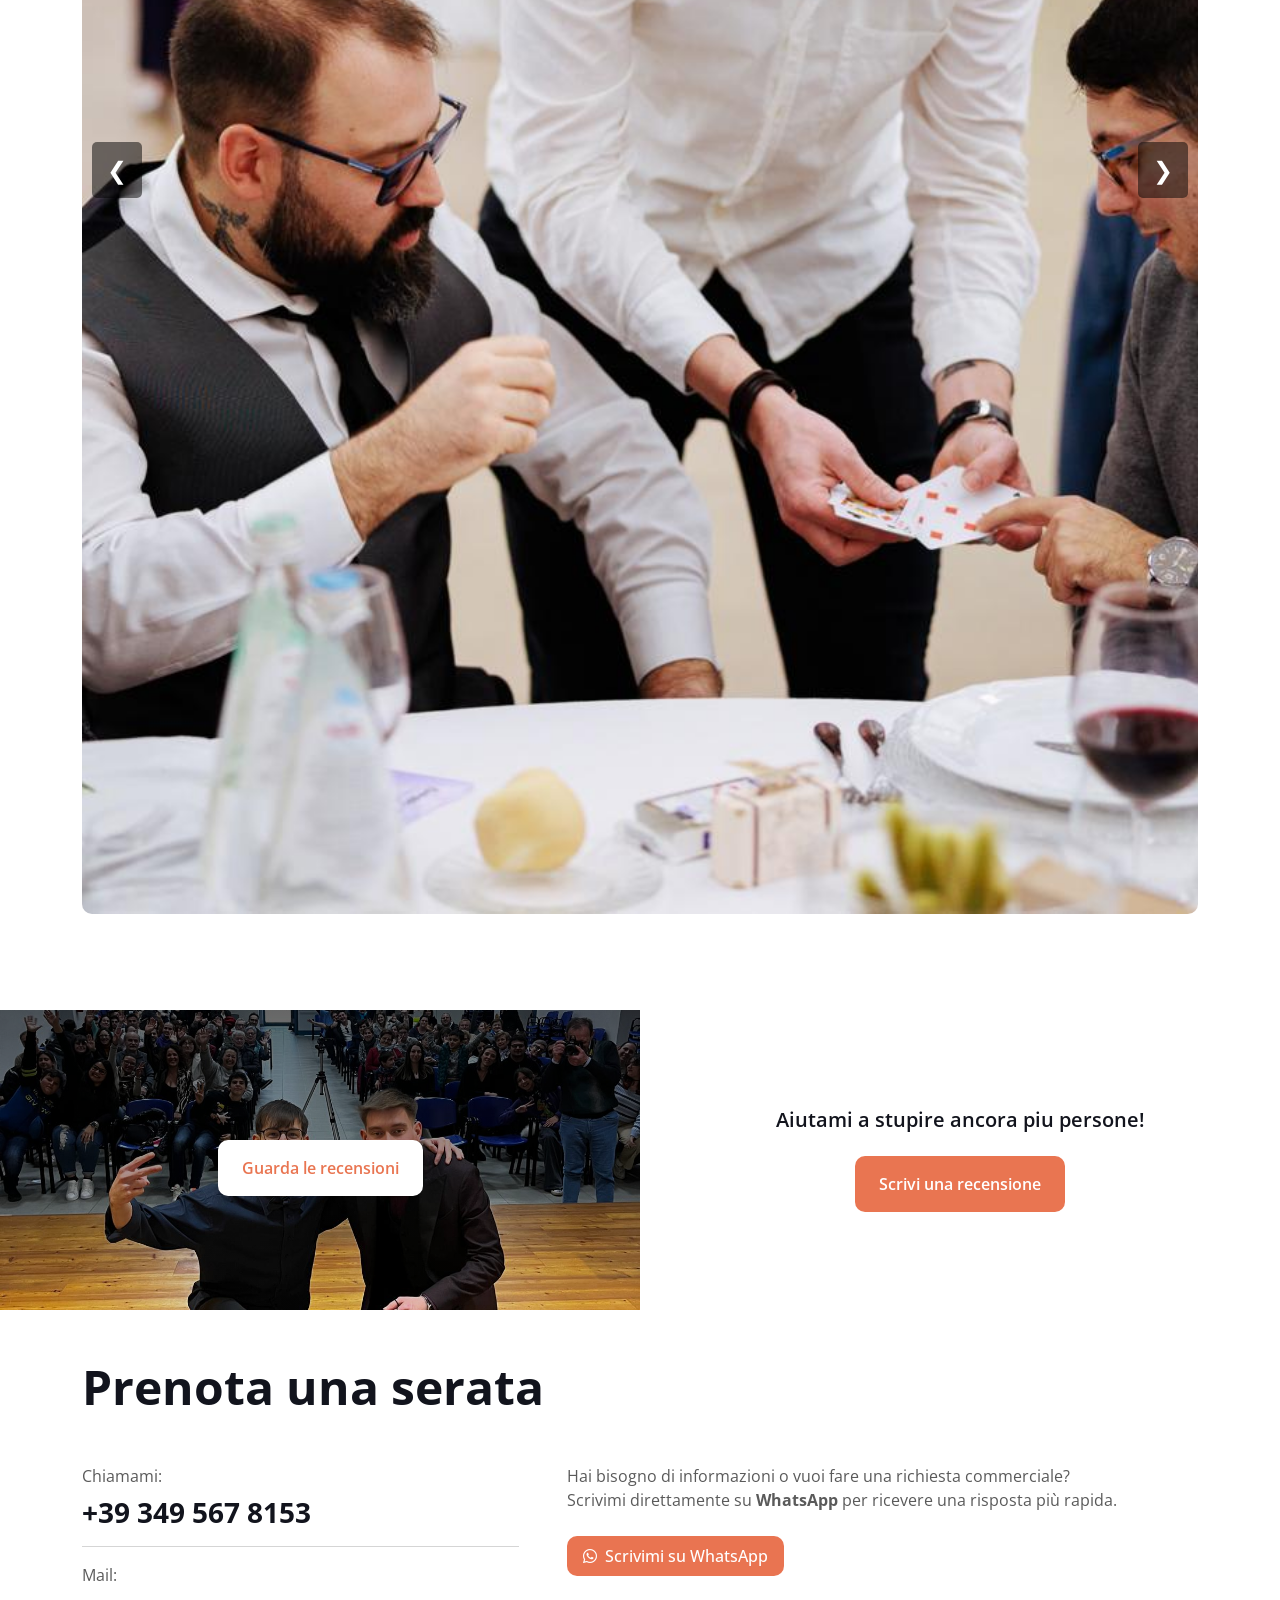
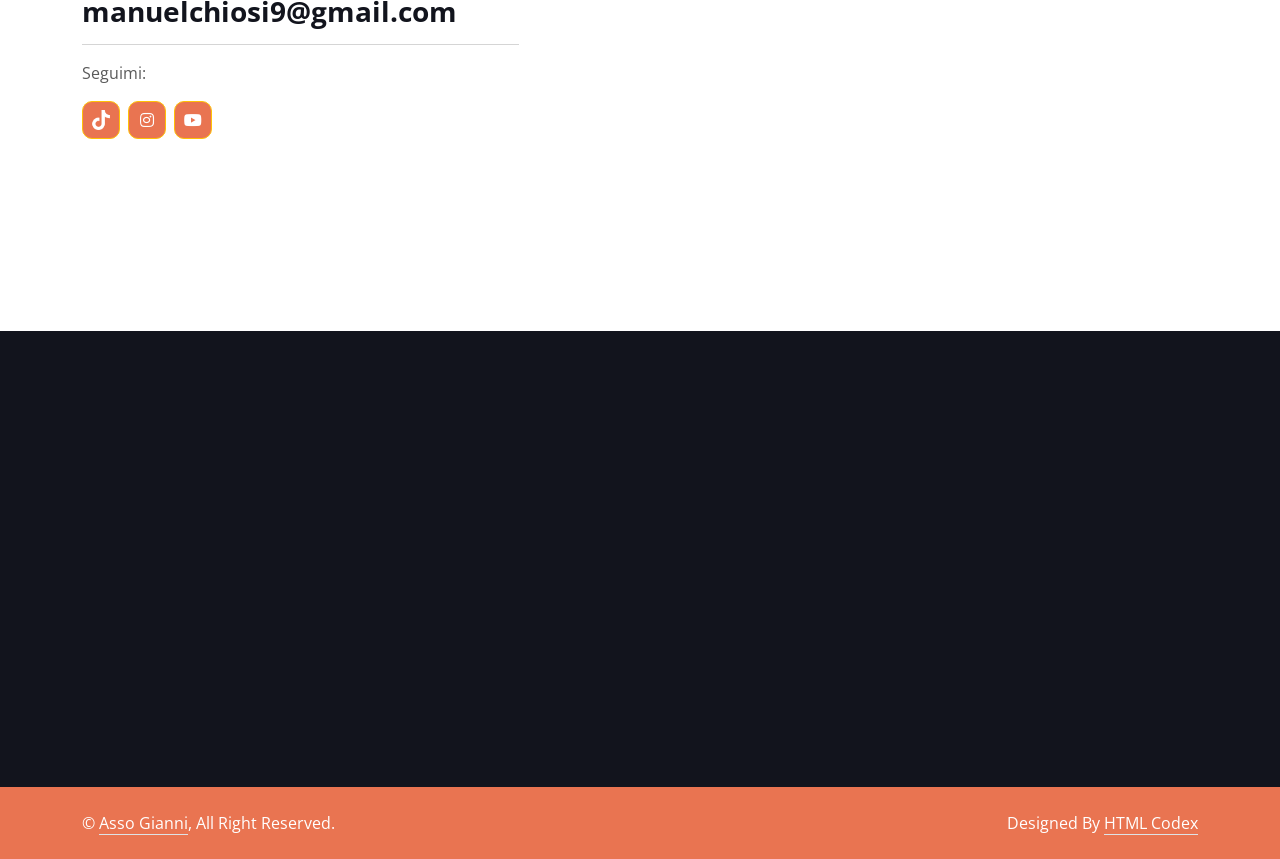
==== commit 6b439466: "Add global fallback for events data and integrate static events data file" ====
--- a/index.html
+++ b/index.html
@@ -728,6 +728,7 @@
 
     <!-- Template Javascript -->
     <script src="js/main.js"></script>
+    <script src="data/events-data.js"></script>
     <script src="js/events-public.js"></script>
 </body>
 
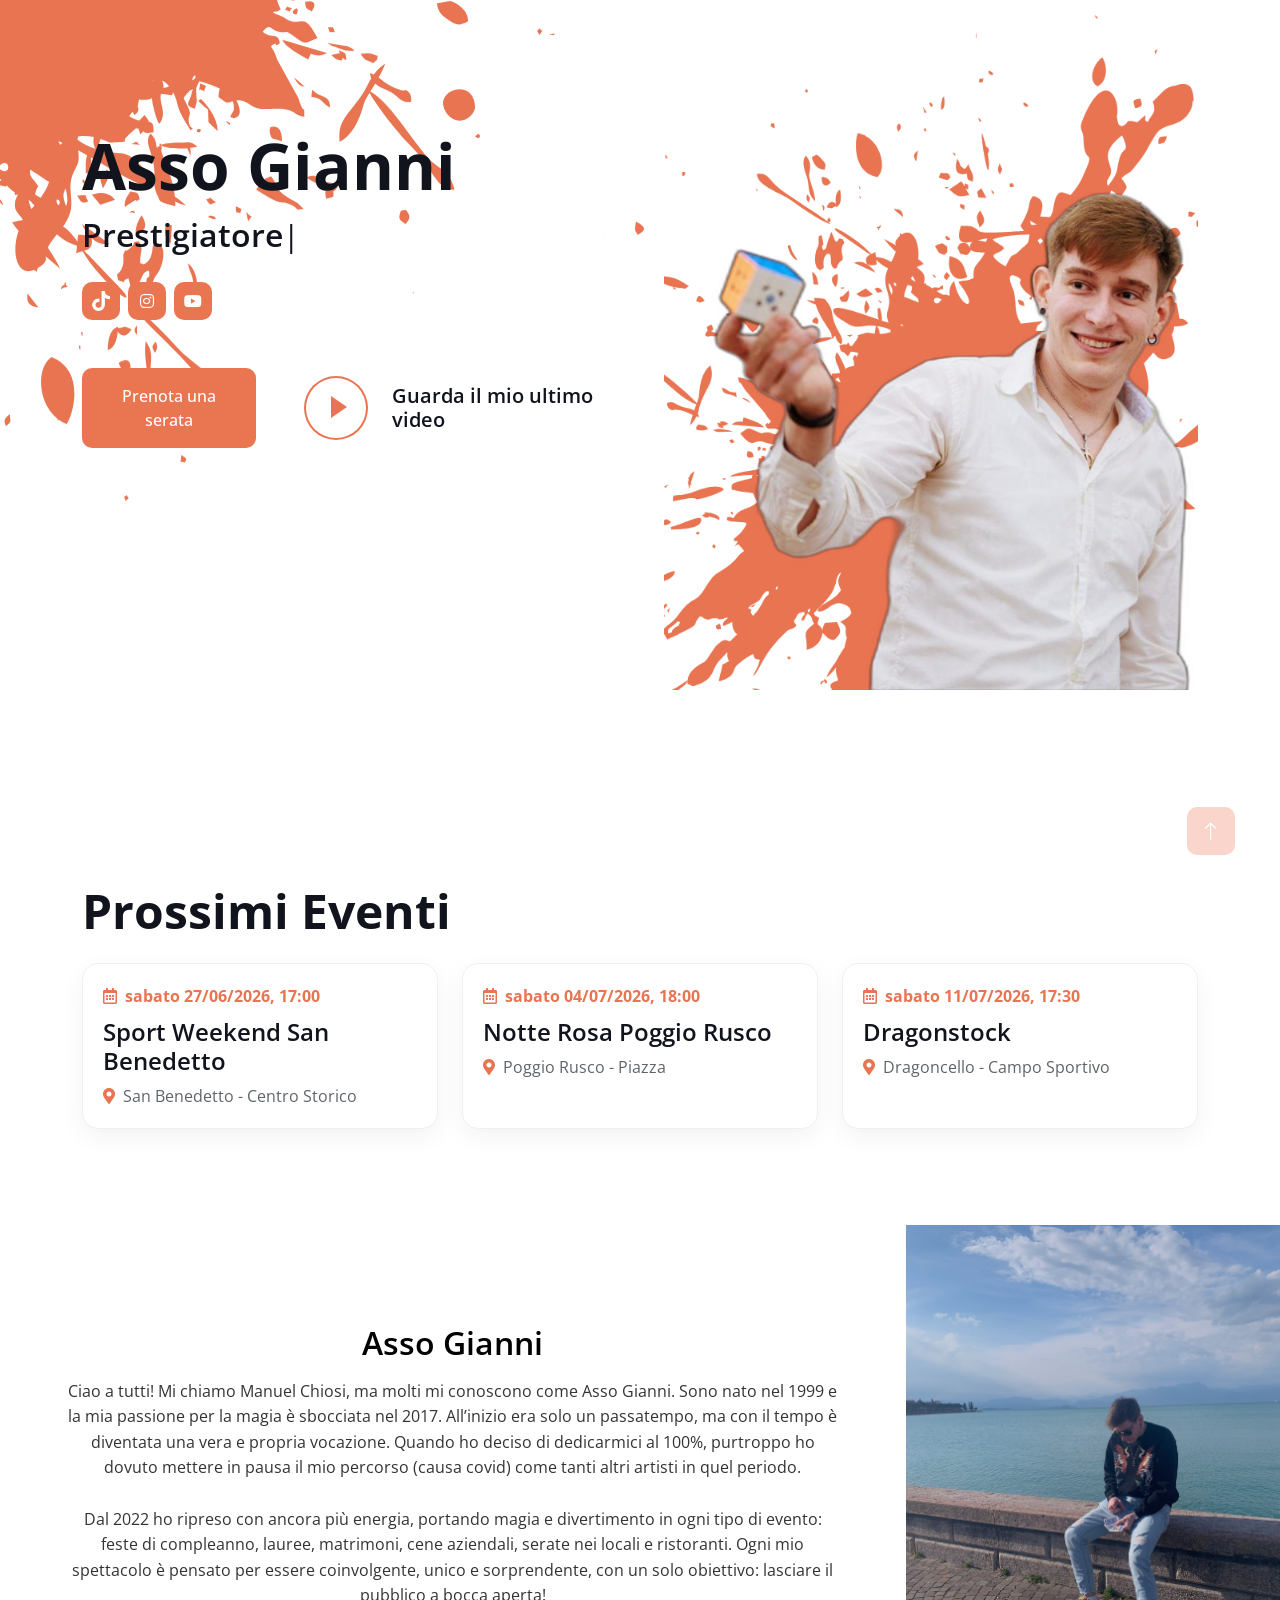
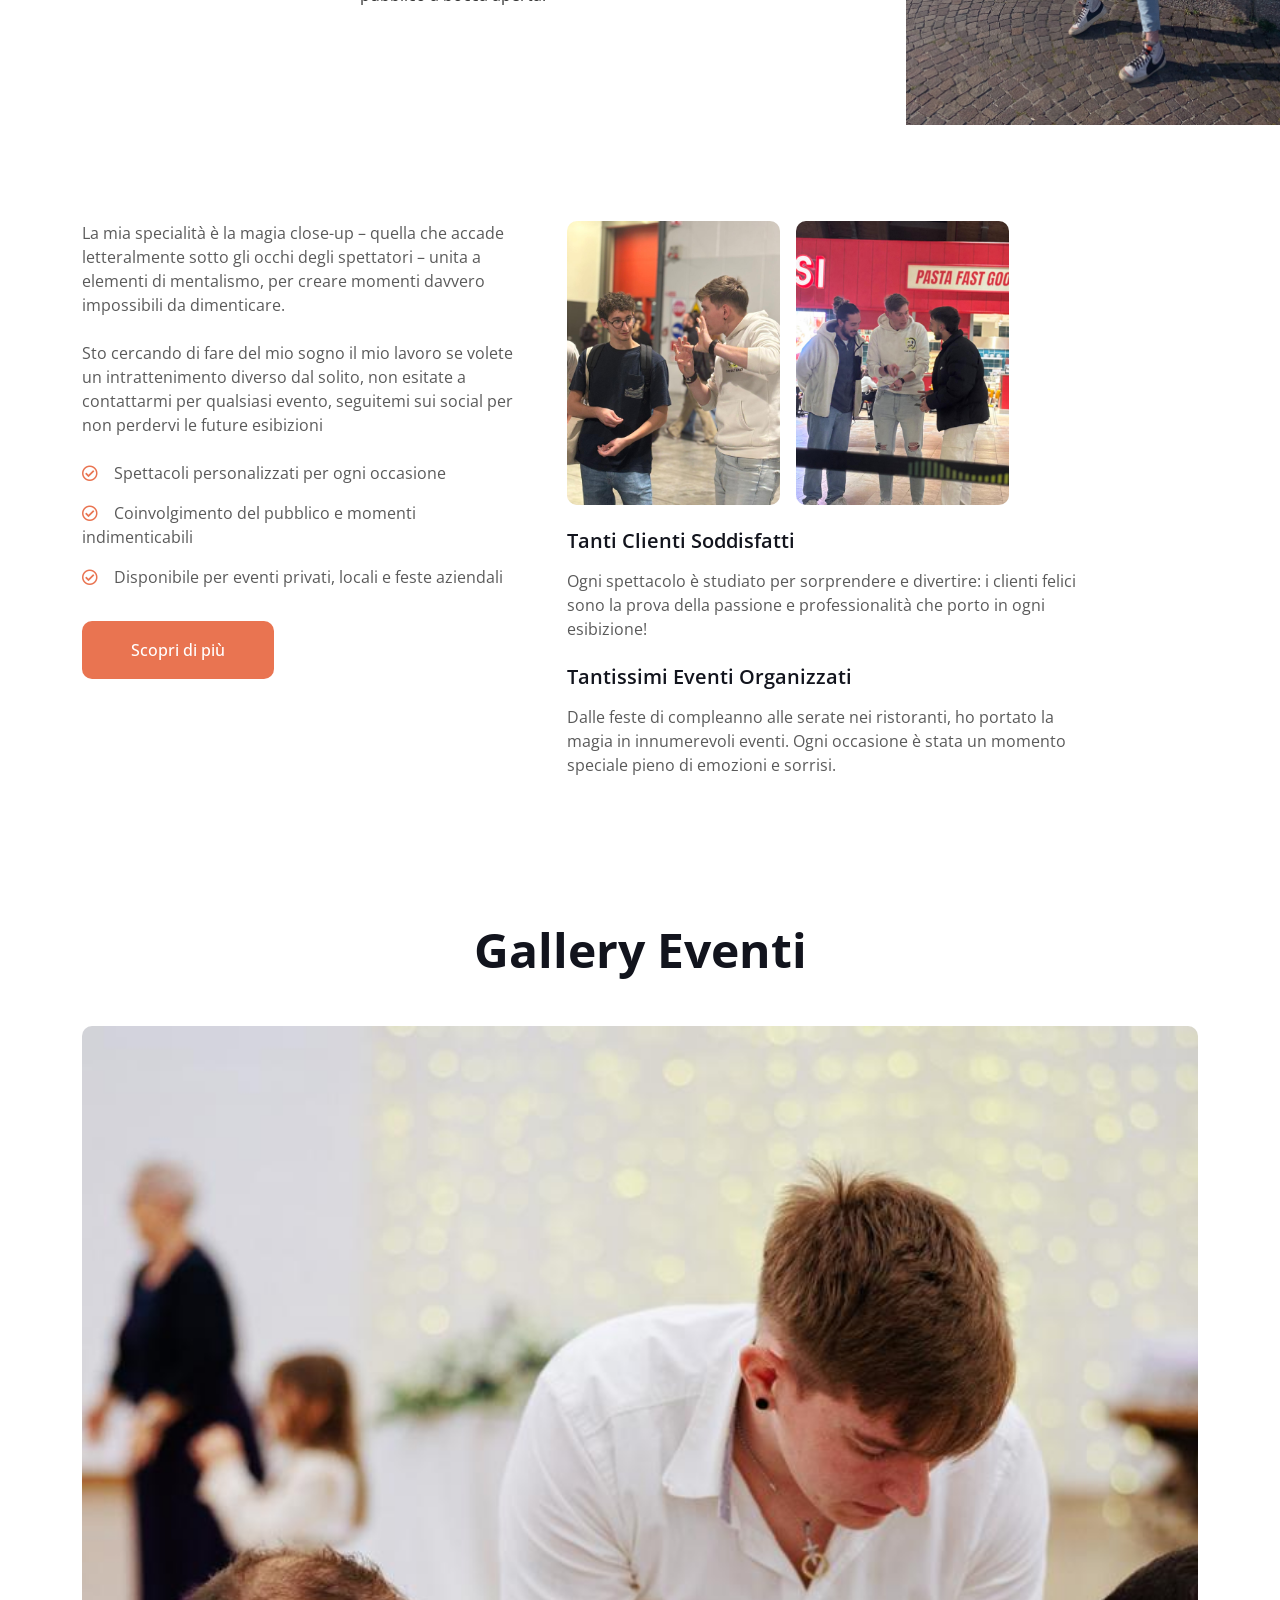
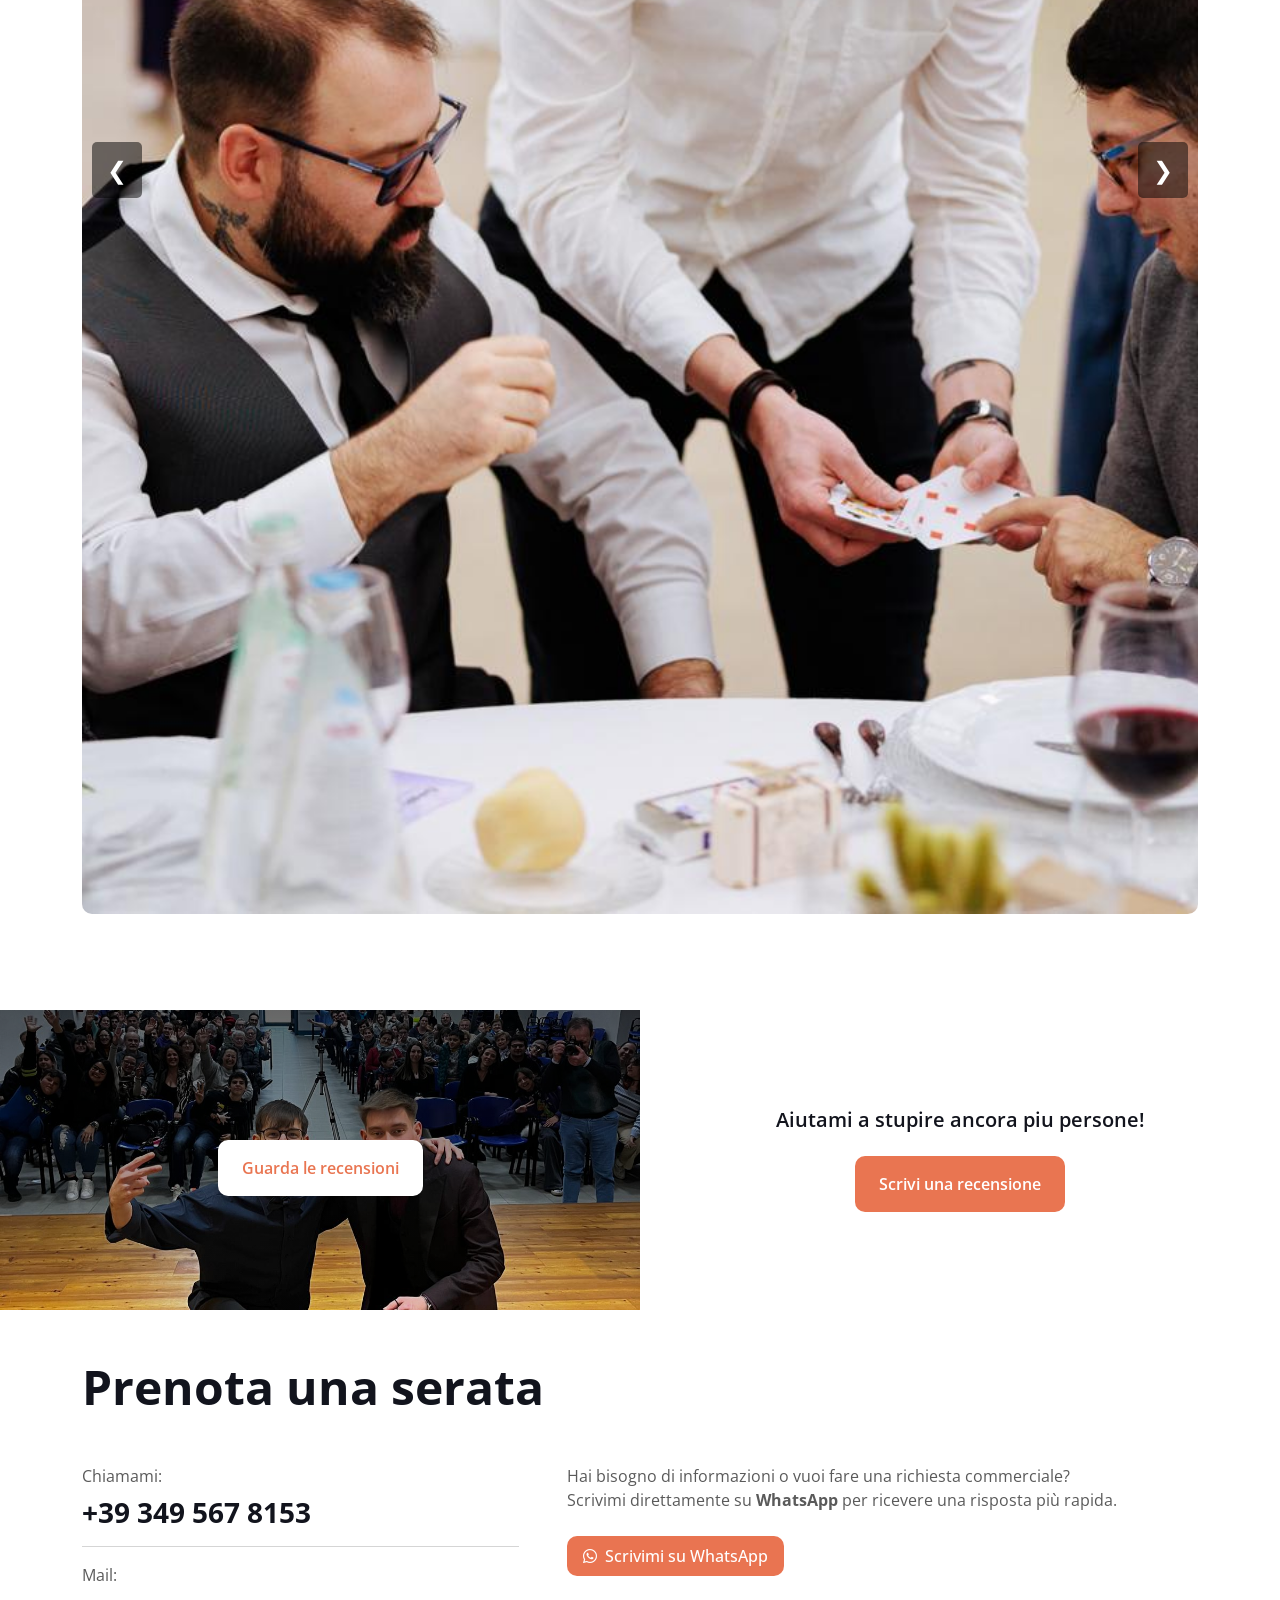
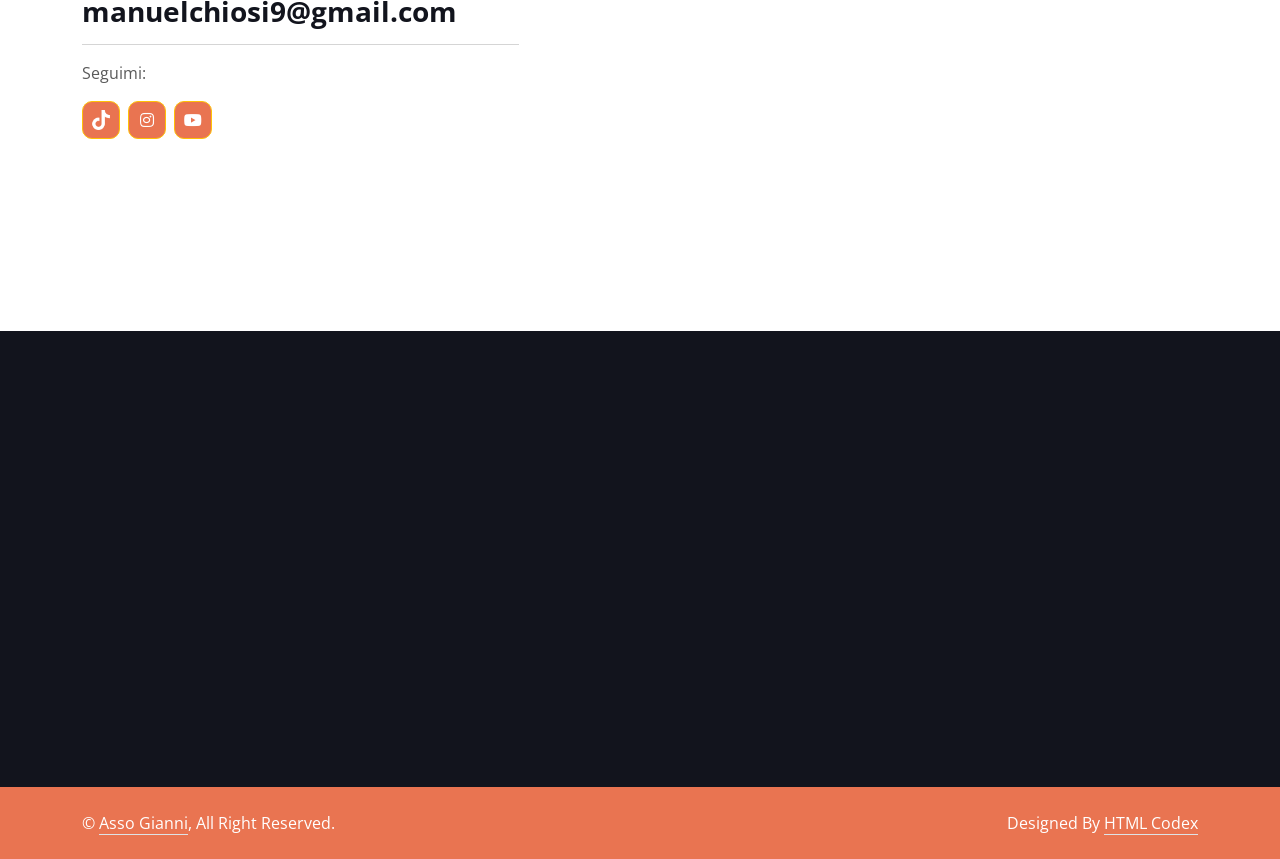
==== commit 6c6a4fa4: "Add upcoming events section to the homepage" ====
--- a/index.html
+++ b/index.html
@@ -102,6 +102,23 @@
     </div>
     <!-- Header End -->
 
+    <!-- Upcoming Events Start -->
+    <div class="container-xxl py-6" id="events">
+        <div class="container">
+            <div class="row g-5 mb-4 align-items-end wow fadeInUp" data-wow-delay="0.1s">
+                <div class="col-lg-8">
+                    <h1 class="display-5 mb-0">Prossimi Eventi</h1>
+                </div>
+            </div>
+            <div id="upcoming-events-list" class="row g-4"></div>
+            <div id="upcoming-events-empty" class="event-empty-state d-none wow fadeInUp" data-wow-delay="0.2s">
+                Nessun evento programmato al momento.
+            </div>
+        </div>
+    </div>
+    <!-- Upcoming Events End -->
+
+
     <!-- Hero Start -->
     <div class="hero">
         <!-- Testo -->
@@ -121,24 +138,6 @@
     </div>
     <!-- Hero End -->
 
-    <!-- Upcoming Events Start -->
-    <div class="container-xxl py-6" id="events">
-        <div class="container">
-            <div class="row g-5 mb-4 align-items-end wow fadeInUp" data-wow-delay="0.1s">
-                <div class="col-lg-8">
-                    <h1 class="display-5 mb-0">Prossimi Eventi</h1>
-                </div>
-                <div class="col-lg-4 text-lg-end">
-                    <span class="events-live-badge">Dati da file JSON</span>
-                </div>
-            </div>
-            <div id="upcoming-events-list" class="row g-4"></div>
-            <div id="upcoming-events-empty" class="event-empty-state d-none wow fadeInUp" data-wow-delay="0.2s">
-                Nessun evento programmato al momento.
-            </div>
-        </div>
-    </div>
-    <!-- Upcoming Events End -->
 
     <!-- Video Modal Start -->
     <div class="modal modal-video fade" id="videoModal" tabindex="-1" aria-labelledby="exampleModalLabel" aria-hidden="true">
